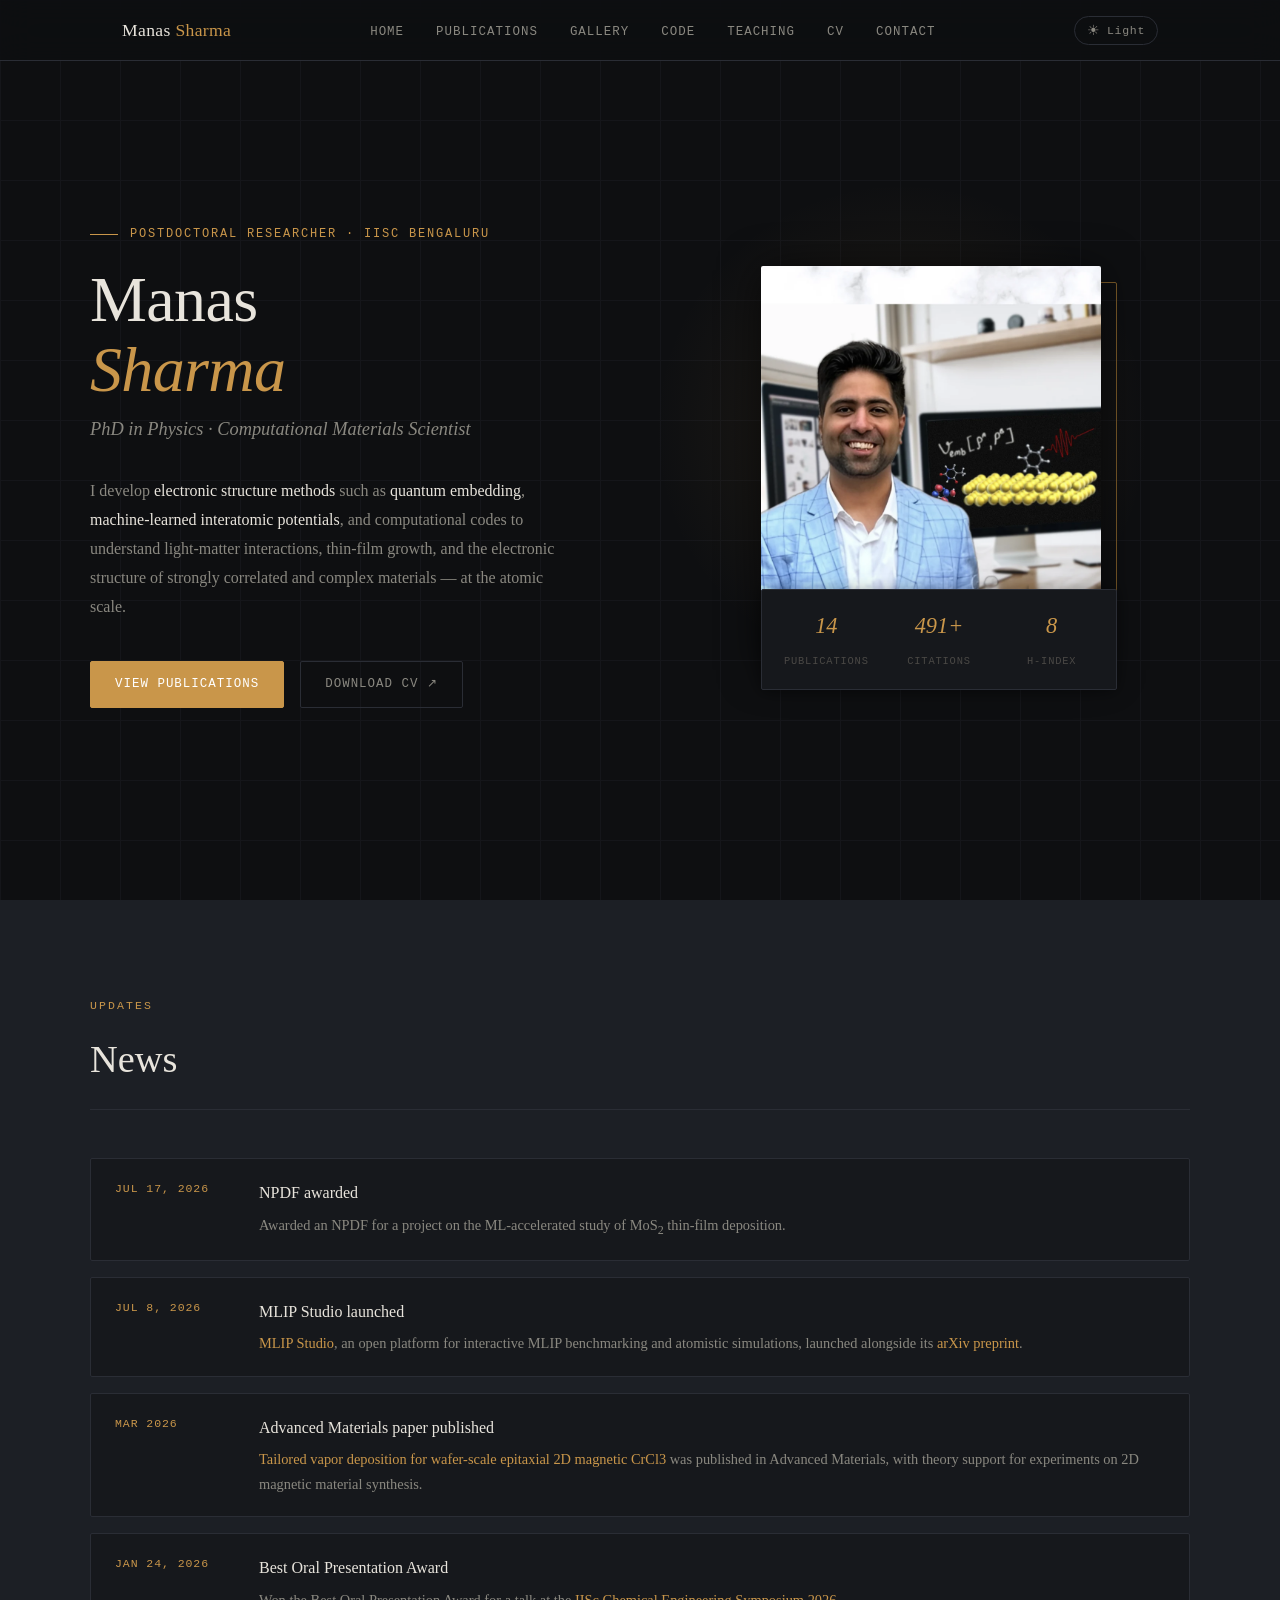
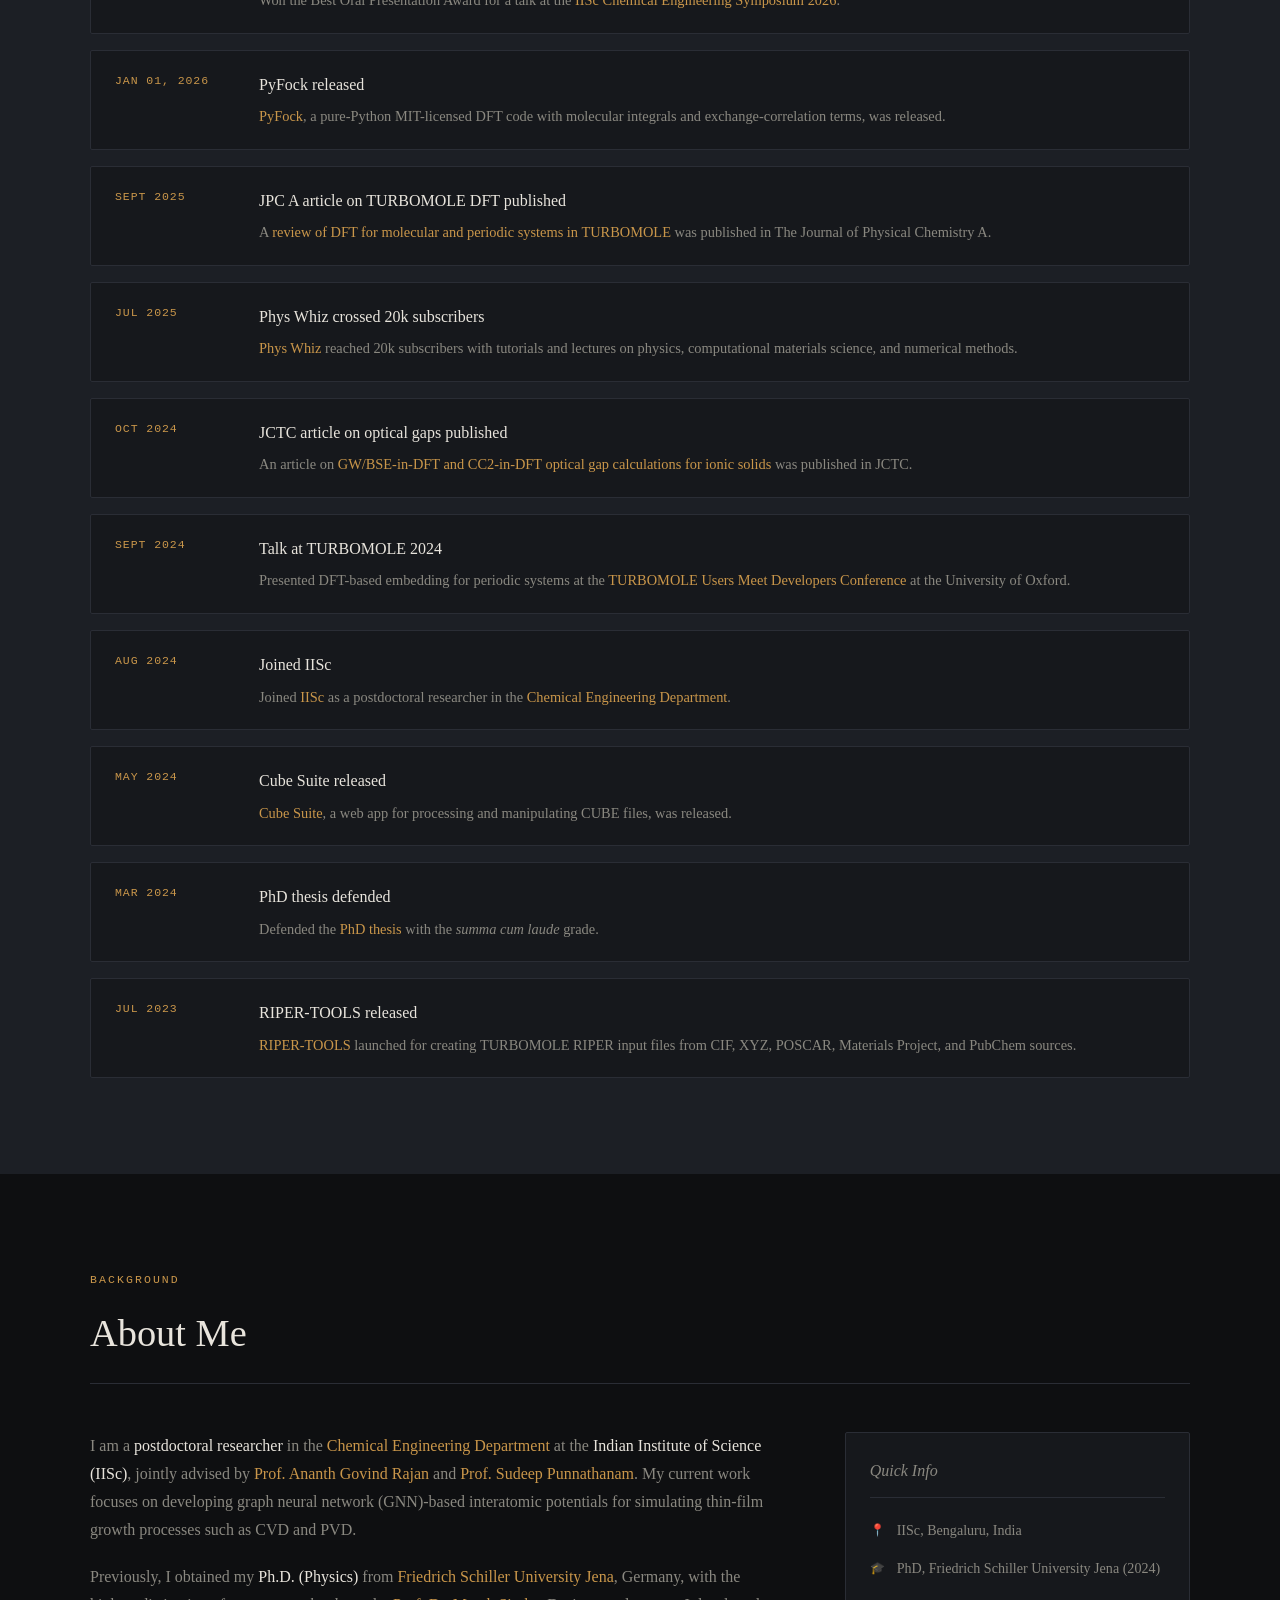
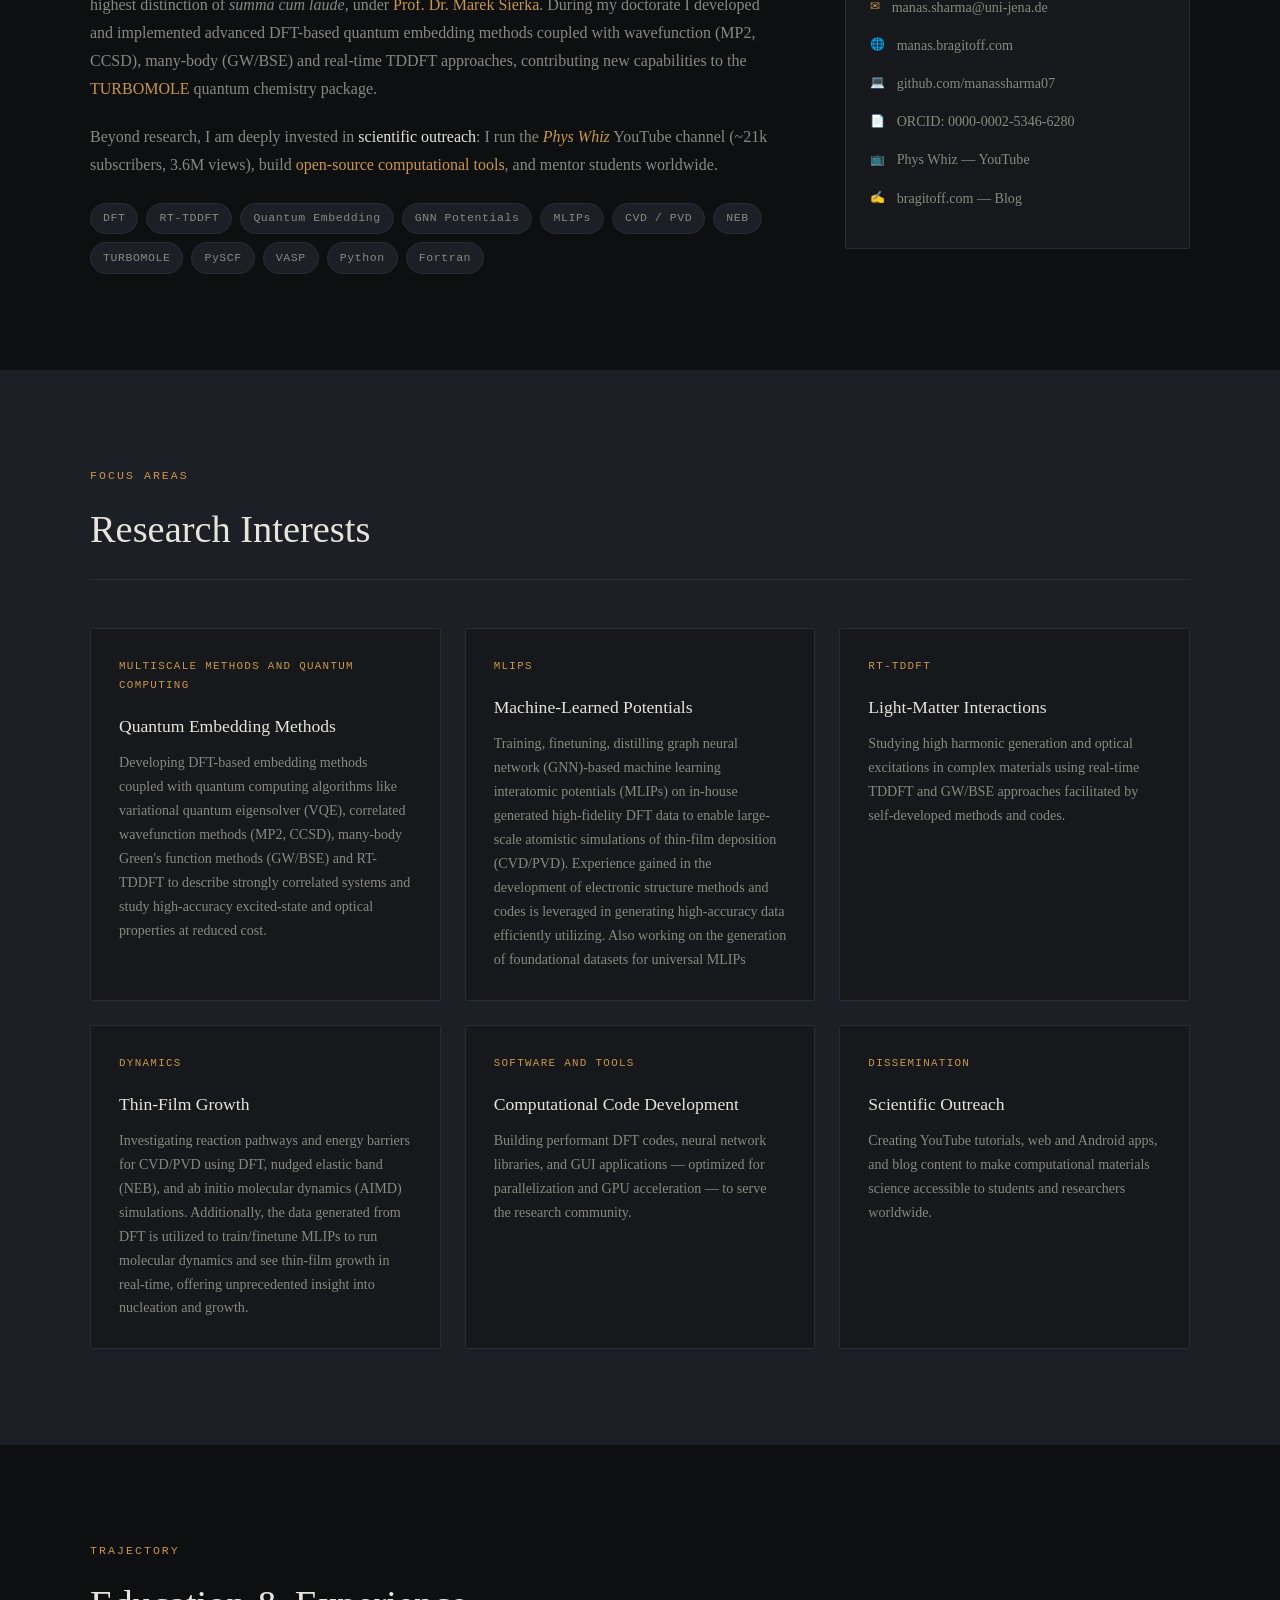
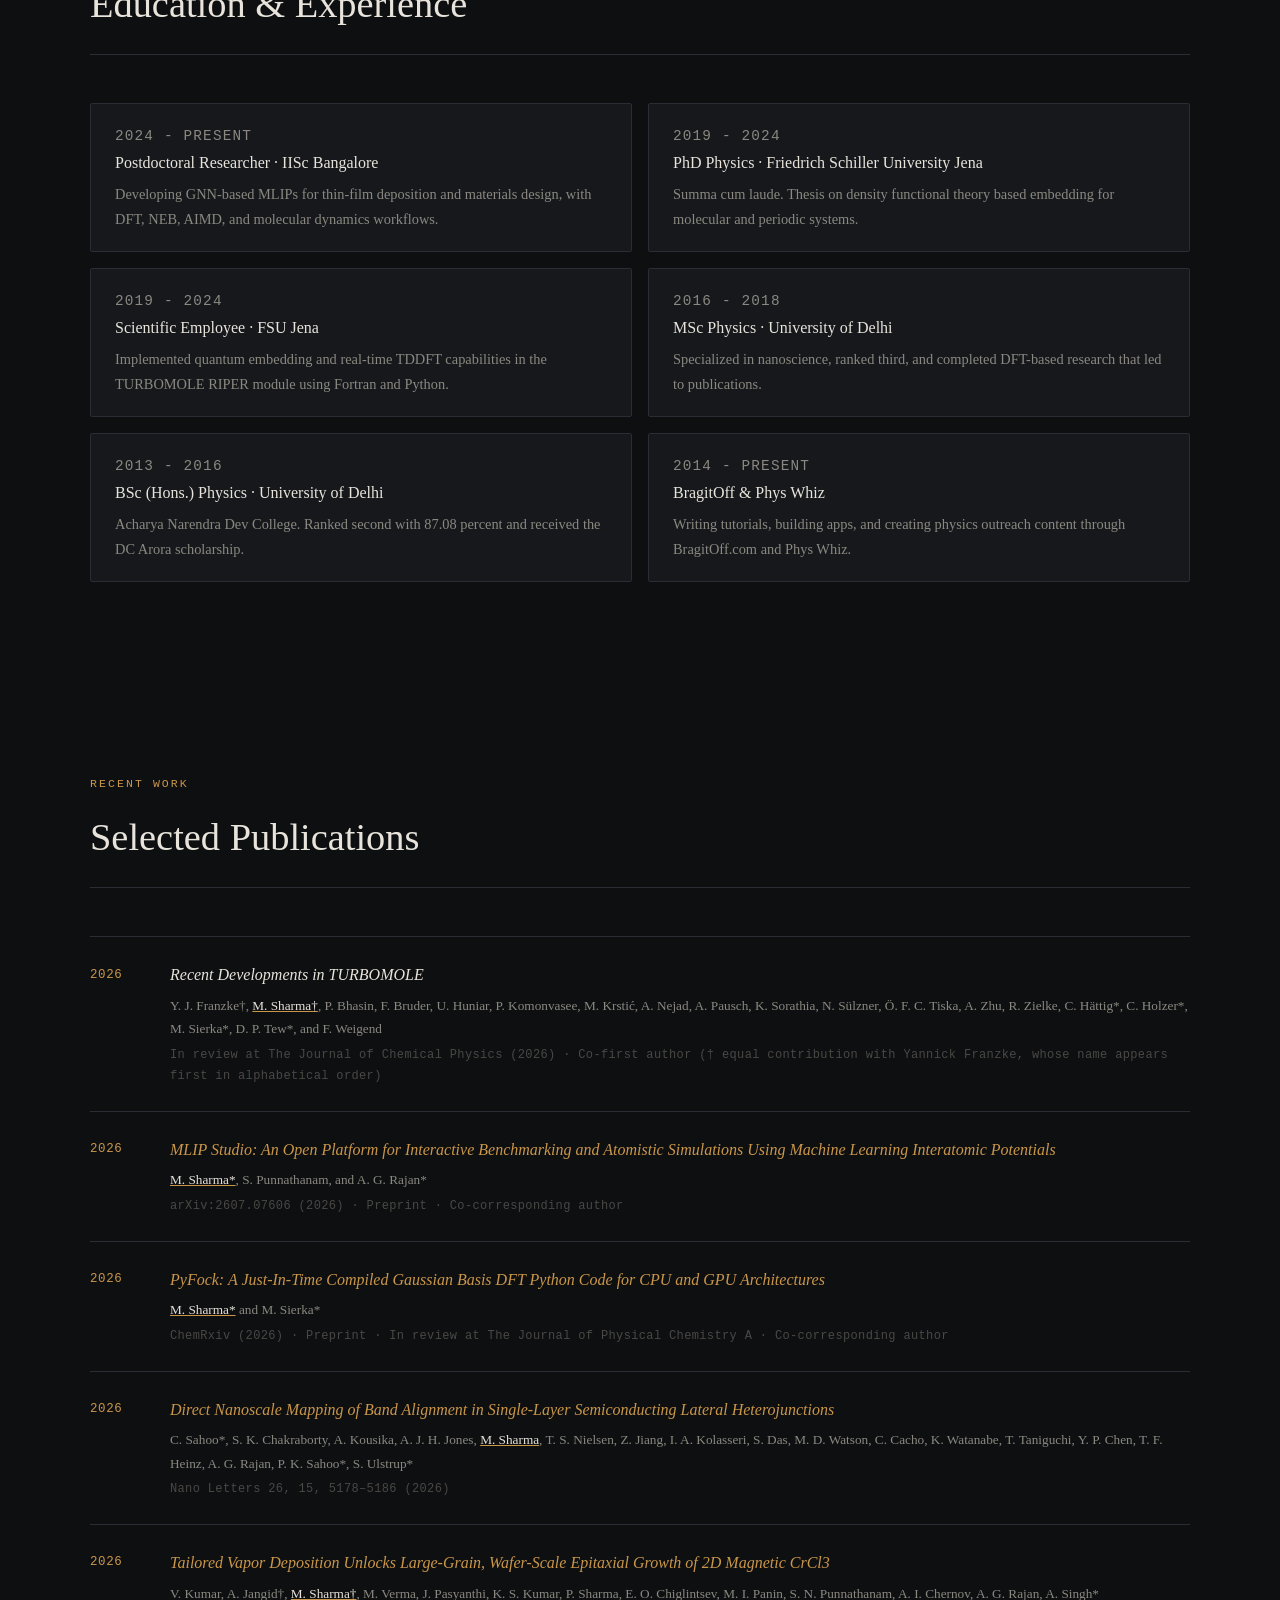
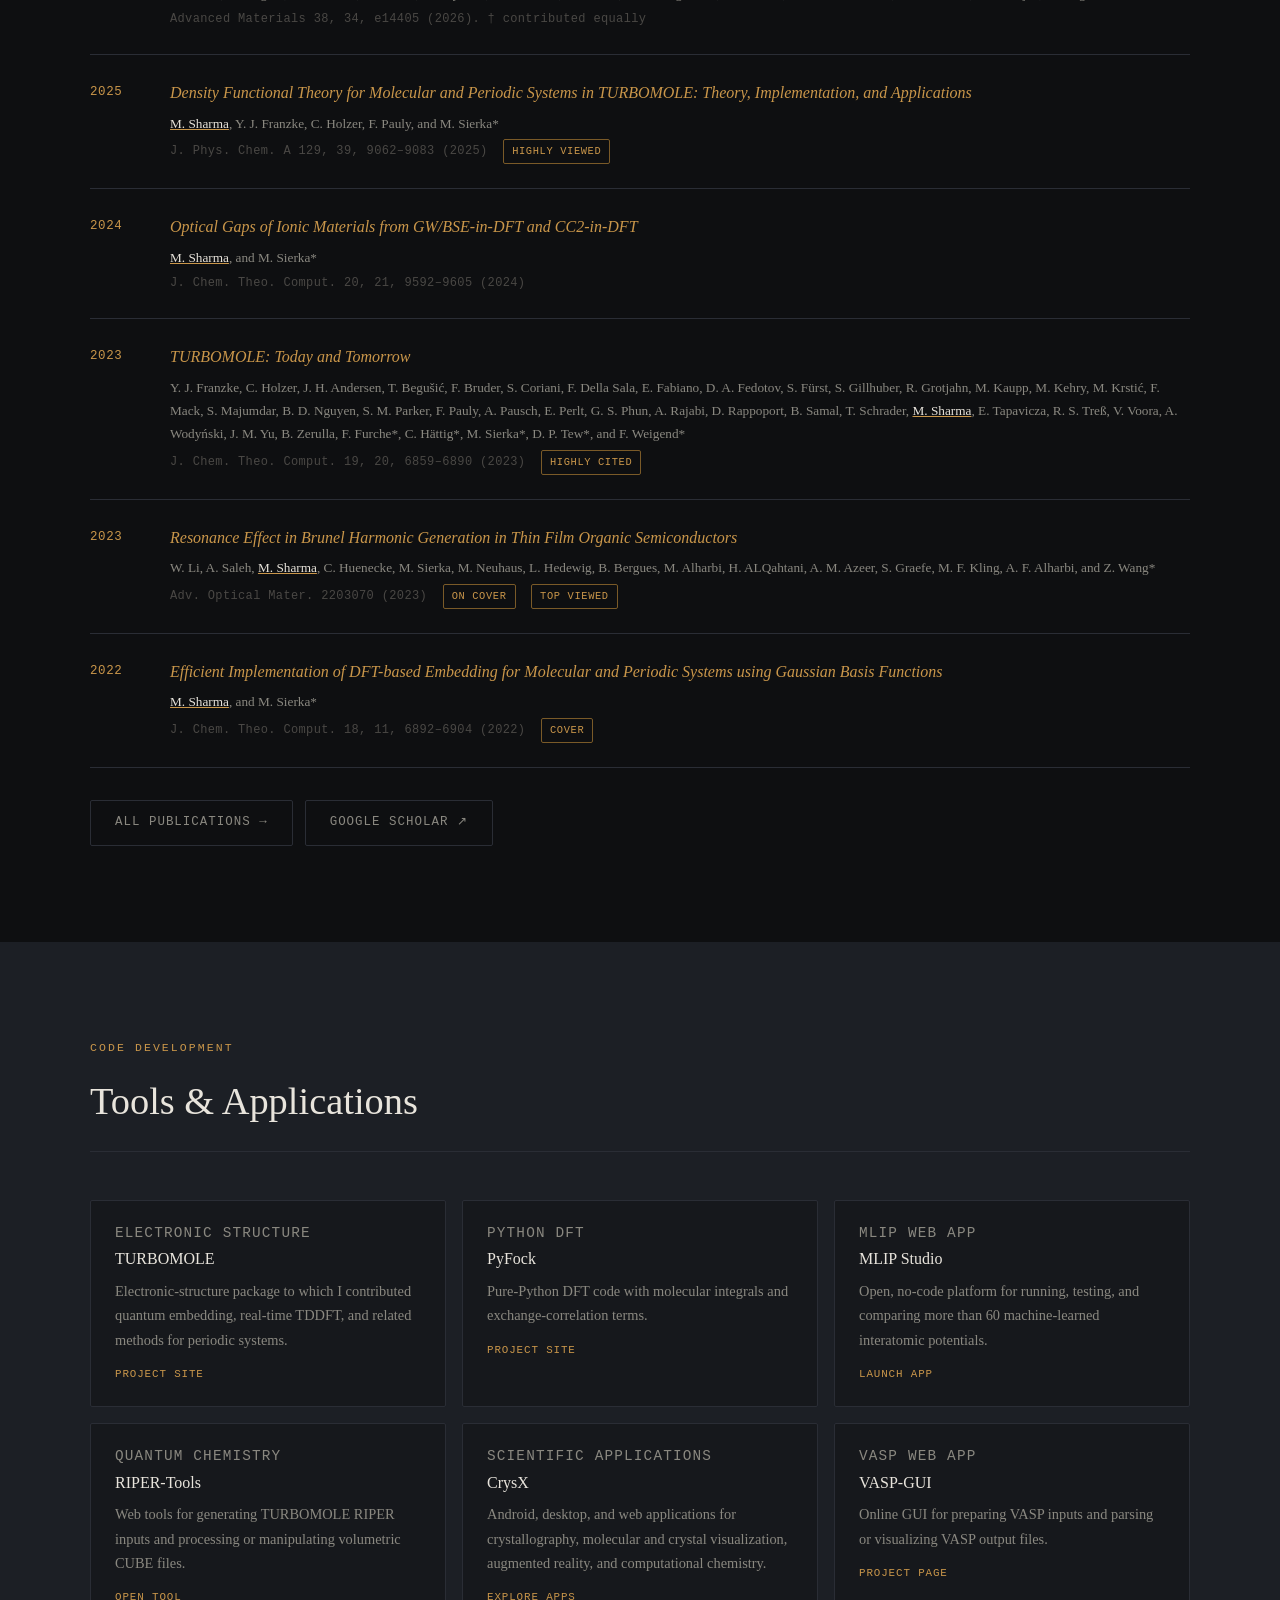
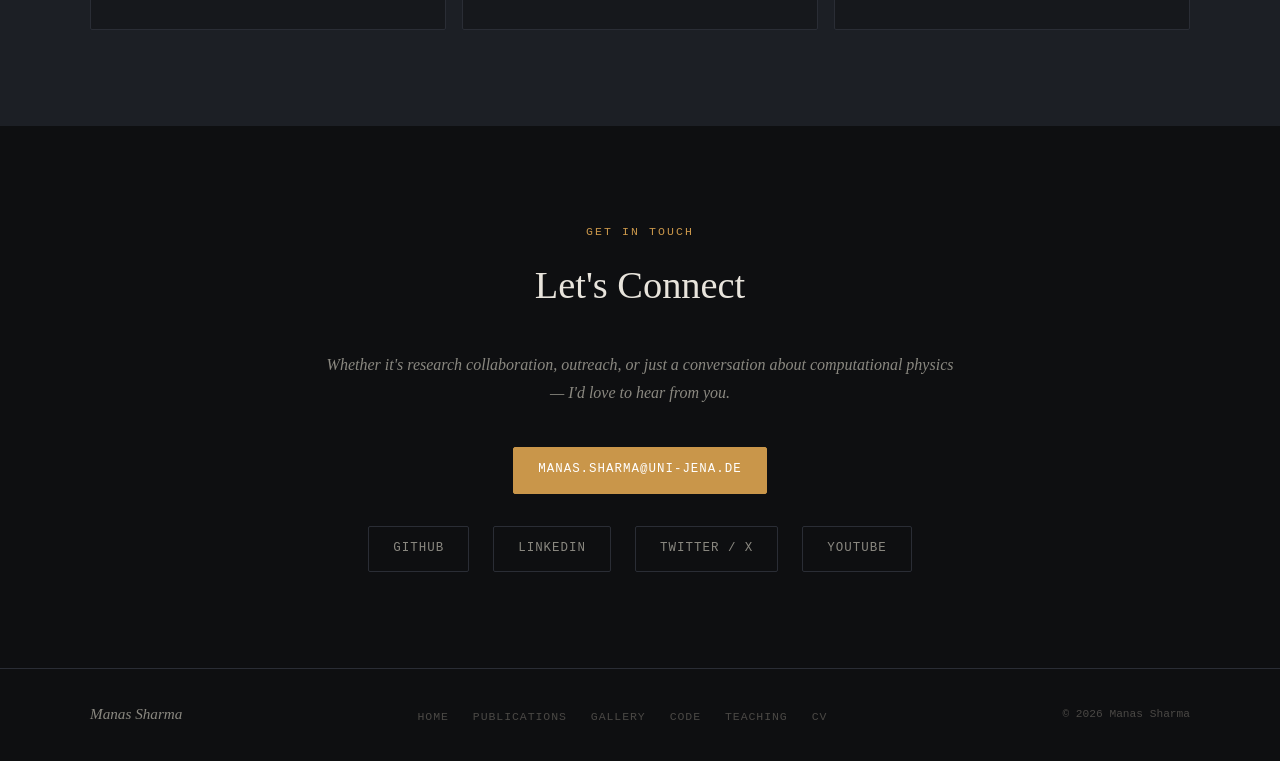
==== HTML_Website/index.html @ 45933590 "updated html website to have a gallery apge" ====
<!DOCTYPE html>
<html lang="en" data-theme="dark">
<head>
  <meta charset="UTF-8" />
  <meta name="viewport" content="width=device-width, initial-scale=1.0" />
  <title>Manas Sharma — Physicist & Computational Scientist</title>
  <meta name="description" content="Manas Sharma is a computational materials scientist and postdoctoral researcher at IISc working on DFT, machine-learned interatomic potentials, quantum embedding, TURBOMOLE, PyFock, and CrysX tools." />
  <meta name="author" content="Manas Sharma" />
  <meta name="keywords" content="Manas Sharma, computational materials science, DFT, MLIP, TURBOMOLE, PyFock, CrysX, quantum chemistry, IISc" />
  <meta name="robots" content="index, follow" />
  <link rel="canonical" href="https://manas.bragitoff.com/" />
  <meta property="og:type" content="profile" />
  <meta property="og:title" content="Manas Sharma — Physicist & Computational Scientist" />
  <meta property="og:description" content="Computational materials scientist working on DFT, MLIPs, quantum embedding, and scientific software." />
  <meta property="og:url" content="https://manas.bragitoff.com/" />
  <meta property="og:image" content="https://manas.bragitoff.com/display%20picture%20for%20resume_new.webp" />
  <meta name="twitter:card" content="summary_large_image" />
  <style>
    /* ============================================================
       CSS CUSTOM PROPERTIES — Edit colors/fonts here
       ============================================================ */
    :root {
      --font-display: 'Palatino Linotype', 'Book Antiqua', Palatino, Georgia, serif;
      --font-body: 'Georgia', 'Times New Roman', Times, serif;
      --font-mono: 'Courier New', Courier, monospace;

      /* Dark theme (default) */
      --bg:          #0e0f11;
      --bg-card:     #16181c;
      --bg-subtle:   #1c1f25;
      --border:      #2a2d35;
      --text:        #e8e4dc;
      --text-muted:  #8a8880;
      --text-faint:  #4a4845;
      --accent:      #c9964a;   /* amber gold */
      --accent-dim:  #7a5a28;
      --accent-glow: rgba(201, 150, 74, 0.12);
      --nav-bg:      rgba(14, 15, 17, 0.85);
      --hero-grain:  url("data:image/svg+xml,%3Csvg xmlns='http://www.w3.org/2000/svg' width='300' height='300'%3E%3Cfilter id='n'%3E%3CfeTurbulence type='fractalNoise' baseFrequency='0.75' numOctaves='4' stitchTiles='stitch'/%3E%3C/filter%3E%3Crect width='300' height='300' filter='url(%23n)' opacity='0.04'/%3E%3C/svg%3E");
      --shadow:      0 4px 40px rgba(0,0,0,0.6);
      --shadow-sm:   0 2px 16px rgba(0,0,0,0.4);
    }

    [data-theme="light"] {
      --bg:          #f5f2ec;
      --bg-card:     #ffffff;
      --bg-subtle:   #ede9e1;
      --border:      #d5cfc4;
      --text:        #1a1714;
      --text-muted:  #6b6560;
      --text-faint:  #b5afa7;
      --accent:      #9a6820;
      --accent-dim:  #c89040;
      --accent-glow: rgba(154, 104, 32, 0.08);
      --nav-bg:      rgba(245, 242, 236, 0.88);
      --shadow:      0 4px 40px rgba(0,0,0,0.12);
      --shadow-sm:   0 2px 16px rgba(0,0,0,0.08);
    }

    /* ============================================================
       RESET & BASE
       ============================================================ */
    *, *::before, *::after { box-sizing: border-box; margin: 0; padding: 0; }

    html {
      scroll-behavior: smooth;
      font-size: 16px;
    }

    body {
      background: var(--bg);
      color: var(--text);
      font-family: var(--font-body);
      line-height: 1.75;
      transition: background 0.4s ease, color 0.4s ease;
      overflow-x: hidden;
    }

    ::selection { background: var(--accent); color: #fff; }

    a {
      color: var(--accent);
      text-decoration: none;
      transition: opacity 0.2s;
    }
    a:hover { opacity: 0.75; text-decoration: underline; }

    /* ============================================================
       SCROLLBAR
       ============================================================ */
    ::-webkit-scrollbar { width: 6px; }
    ::-webkit-scrollbar-track { background: var(--bg); }
    ::-webkit-scrollbar-thumb { background: var(--accent-dim); border-radius: 3px; }

    /* ============================================================
       NAVIGATION
       ============================================================ */
    nav {
      position: fixed;
      top: 0; left: 0; right: 0;
      z-index: 100;
      background: var(--nav-bg);
      backdrop-filter: blur(16px);
      -webkit-backdrop-filter: blur(16px);
      border-bottom: 1px solid var(--border);
      transition: background 0.4s;
    }

    .nav-inner {
      max-width: 1100px;
      margin: 0 auto;
      padding: 0 2rem;
      display: flex;
      align-items: center;
      justify-content: space-between;
      height: 60px;
    }

    .nav-logo {
      font-family: var(--font-display);
      font-size: 1.1rem;
      letter-spacing: 0.02em;
      color: var(--text);
      font-weight: normal;
    }
    .nav-logo span { color: var(--accent); }

    .nav-links {
      display: flex;
      align-items: center;
      gap: 2rem;
      list-style: none;
    }

    .nav-links a {
      font-family: var(--font-mono);
      font-size: 0.78rem;
      letter-spacing: 0.08em;
      text-transform: uppercase;
      color: var(--text-muted);
      text-decoration: none;
      transition: color 0.2s;
    }
    .nav-links a:hover { color: var(--accent); text-decoration: none; }

    /* Dark/Light toggle */
    .theme-toggle {
      background: none;
      border: 1px solid var(--border);
      border-radius: 20px;
      padding: 5px 12px;
      cursor: pointer;
      font-family: var(--font-mono);
      font-size: 0.72rem;
      letter-spacing: 0.06em;
      color: var(--text-muted);
      transition: all 0.2s;
      display: flex;
      align-items: center;
      gap: 6px;
    }
    .theme-toggle:hover {
      border-color: var(--accent);
      color: var(--accent);
    }
    .theme-icon { font-size: 0.9rem; }

    /* ============================================================
       HERO SECTION
       ============================================================ */
    .hero {
      min-height: 100vh;
      display: flex;
      align-items: center;
      padding: 6rem 2rem 4rem;
      position: relative;
      overflow: hidden;
    }

    /* Subtle grid background */
    .hero::before {
      content: '';
      position: absolute;
      inset: 0;
      background-image:
        linear-gradient(var(--border) 1px, transparent 1px),
        linear-gradient(90deg, var(--border) 1px, transparent 1px);
      background-size: 60px 60px;
      opacity: 0.25;
      pointer-events: none;
    }

    /* Radial glow behind photo */
    .hero::after {
      content: '';
      position: absolute;
      top: 20%;
      right: 10%;
      width: 500px;
      height: 500px;
      background: radial-gradient(circle, var(--accent-glow) 0%, transparent 70%);
      pointer-events: none;
    }

    .hero-inner {
      max-width: 1100px;
      margin: 0 auto;
      width: 100%;
      display: grid;
      grid-template-columns: 1fr 1fr;
      gap: 4rem;
      align-items: center;
      position: relative;
      z-index: 1;
    }

    /* LEFT: Text */
    .hero-text { }

    .hero-tag {
      font-family: var(--font-mono);
      font-size: 0.75rem;
      letter-spacing: 0.15em;
      text-transform: uppercase;
      color: var(--accent);
      margin-bottom: 1.2rem;
      display: flex;
      align-items: center;
      gap: 0.75rem;
    }
    .hero-tag::before {
      content: '';
      display: inline-block;
      width: 28px;
      height: 1px;
      background: var(--accent);
    }

    .hero-name {
      font-family: var(--font-display);
      font-size: clamp(2.8rem, 5vw, 4.5rem);
      font-weight: normal;
      line-height: 1.1;
      color: var(--text);
      margin-bottom: 0.5rem;
      letter-spacing: -0.01em;
    }

    .hero-name em {
      font-style: italic;
      color: var(--accent);
    }

    .hero-title {
      font-family: var(--font-display);
      font-size: 1.15rem;
      font-style: italic;
      color: var(--text-muted);
      margin-bottom: 2rem;
    }

    .hero-desc {
      font-size: 1rem;
      color: var(--text-muted);
      line-height: 1.8;
      max-width: 480px;
      margin-bottom: 2.5rem;
    }

    .hero-desc strong { color: var(--text); font-weight: normal; }

    /* CTA Buttons */
    .hero-cta {
      display: flex;
      gap: 1rem;
      flex-wrap: wrap;
    }

    .btn {
      display: inline-flex;
      align-items: center;
      gap: 0.5rem;
      padding: 0.7rem 1.5rem;
      border-radius: 2px;
      font-family: var(--font-mono);
      font-size: 0.78rem;
      letter-spacing: 0.08em;
      text-transform: uppercase;
      text-decoration: none;
      transition: all 0.25s;
      cursor: pointer;
    }

    .btn-primary {
      background: var(--accent);
      color: #fff;
      border: 1px solid var(--accent);
    }
    .btn-primary:hover {
      background: transparent;
      color: var(--accent);
      text-decoration: none;
      opacity: 1;
    }

    .btn-outline {
      background: transparent;
      color: var(--text-muted);
      border: 1px solid var(--border);
    }
    .btn-outline:hover {
      border-color: var(--accent);
      color: var(--accent);
      text-decoration: none;
      opacity: 1;
    }

    /* RIGHT: Photo */
    .hero-photo-wrap {
      position: relative;
      display: flex;
      justify-content: center;
    }

    .hero-photo-frame {
      position: relative;
      width: 340px;
      height: 400px;
    }

    /* Decorative offset border */
    .hero-photo-frame::before {
      content: '';
      position: absolute;
      top: 16px;
      left: 16px;
      right: -16px;
      bottom: -16px;
      border: 1px solid var(--accent-dim);
      border-radius: 2px;
      z-index: 0;
    }

    .hero-photo {
      position: relative;
      z-index: 1;
      width: 100%;
      height: 100%;
      object-fit: cover;
      border-radius: 2px;
      filter: grayscale(15%);
      box-shadow: var(--shadow);
      display: block;
    }

    /* Placeholder if no photo */
    .hero-photo-placeholder {
      position: relative;
      z-index: 1;
      width: 100%;
      height: 100%;
      background: var(--bg-card);
      border: 1px solid var(--border);
      border-radius: 2px;
      display: flex;
      flex-direction: column;
      align-items: center;
      justify-content: center;
      gap: 0.75rem;
      color: var(--text-faint);
      font-family: var(--font-mono);
      font-size: 0.75rem;
      letter-spacing: 0.05em;
    }

    .hero-photo-placeholder svg {
      opacity: 0.3;
    }

    /* Stats strip */
    .hero-stats {
      position: absolute;
      bottom: -1.5rem;
      left: 0;
      right: -16px;
      background: var(--bg-card);
      border: 1px solid var(--border);
      border-radius: 2px;
      padding: 1rem 1.25rem;
      display: flex;
      gap: 1.5rem;
      z-index: 2;
      box-shadow: var(--shadow-sm);
    }

    .stat { text-align: center; flex: 1; }
    .stat-val {
      font-family: var(--font-display);
      font-size: 1.4rem;
      font-style: italic;
      color: var(--accent);
      display: block;
    }
    .stat-label {
      font-family: var(--font-mono);
      font-size: 0.65rem;
      letter-spacing: 0.08em;
      text-transform: uppercase;
      color: var(--text-faint);
    }

    /* ============================================================
       SECTION COMMON
       ============================================================ */
    section {
      padding: 6rem 2rem;
    }

    .section-inner {
      max-width: 1100px;
      margin: 0 auto;
    }

    .section-label {
      font-family: var(--font-mono);
      font-size: 0.72rem;
      letter-spacing: 0.18em;
      text-transform: uppercase;
      color: var(--accent);
      margin-bottom: 0.6rem;
    }

    .section-title {
      font-family: var(--font-display);
      font-size: clamp(1.8rem, 3vw, 2.5rem);
      font-weight: normal;
      color: var(--text);
      margin-bottom: 3rem;
      padding-bottom: 1rem;
      border-bottom: 1px solid var(--border);
    }

    /* ============================================================
       ABOUT SECTION
       ============================================================ */
    .about-grid {
      display: grid;
      grid-template-columns: 2fr 1fr;
      gap: 4rem;
      align-items: start;
    }

    .about-text p {
      color: var(--text-muted);
      margin-bottom: 1.2rem;
      font-size: 1rem;
    }

    .about-text p strong {
      color: var(--text);
      font-weight: normal;
    }

    .about-keywords {
      display: flex;
      flex-wrap: wrap;
      gap: 0.5rem;
      margin-top: 1.5rem;
    }

    .keyword {
      font-family: var(--font-mono);
      font-size: 0.72rem;
      letter-spacing: 0.05em;
      padding: 0.3rem 0.75rem;
      border: 1px solid var(--border);
      border-radius: 20px;
      color: var(--text-muted);
      background: var(--bg-subtle);
      transition: all 0.2s;
    }
    .keyword:hover {
      border-color: var(--accent);
      color: var(--accent);
    }

    /* Side info card */
    .about-card {
      background: var(--bg-card);
      border: 1px solid var(--border);
      border-radius: 2px;
      padding: 1.5rem;
    }

    .about-card h3 {
      font-family: var(--font-display);
      font-size: 1rem;
      font-weight: normal;
      font-style: italic;
      color: var(--text-muted);
      margin-bottom: 1.25rem;
      padding-bottom: 0.75rem;
      border-bottom: 1px solid var(--border);
    }

    .info-list { list-style: none; }
    .info-list li {
      display: flex;
      gap: 0.75rem;
      margin-bottom: 0.85rem;
      font-size: 0.88rem;
      color: var(--text-muted);
      align-items: flex-start;
    }
    .info-list .info-icon {
      color: var(--accent);
      font-family: var(--font-mono);
      font-size: 0.75rem;
      margin-top: 0.15rem;
      flex-shrink: 0;
    }
    .info-list a { color: var(--text-muted); }
    .info-list a:hover { color: var(--accent); }

    /* ============================================================
       RESEARCH INTERESTS SECTION
       ============================================================ */
    #research { background: var(--bg-subtle); }

    .research-grid {
      display: grid;
      grid-template-columns: repeat(3, 1fr);
      gap: 1.5rem;
    }

    .research-card {
      background: var(--bg-card);
      border: 1px solid var(--border);
      border-radius: 2px;
      padding: 1.75rem;
      transition: border-color 0.25s, transform 0.25s;
      position: relative;
      overflow: hidden;
    }
    .research-card::before {
      content: '';
      position: absolute;
      top: 0; left: 0;
      width: 3px;
      height: 0;
      background: var(--accent);
      transition: height 0.3s ease;
    }
    .research-card:hover::before { height: 100%; }
    .research-card:hover {
      border-color: var(--accent-dim);
      transform: translateY(-3px);
    }

    .research-icon {
      font-family: var(--font-mono);
      font-size: 0.68rem;
      letter-spacing: 0.12em;
      text-transform: uppercase;
      color: var(--accent);
      margin-bottom: 1rem;
      display: block;
    }

    .research-card h3 {
      font-family: var(--font-display);
      font-size: 1.1rem;
      font-weight: normal;
      color: var(--text);
      margin-bottom: 0.6rem;
    }

    .research-card p {
      font-size: 0.88rem;
      color: var(--text-muted);
      line-height: 1.7;
    }

    /* ============================================================
       SELECTED PUBLICATIONS
       ============================================================ */
    .pub-list { list-style: none; }

    .pub-item {
      padding: 1.5rem 0;
      border-bottom: 1px solid var(--border);
      display: grid;
      grid-template-columns: auto 1fr;
      gap: 1.5rem;
      align-items: start;
      transition: background 0.2s;
    }
    .pub-item:first-child { border-top: 1px solid var(--border); }

    .pub-year {
      font-family: var(--font-mono);
      font-size: 0.78rem;
      color: var(--accent);
      letter-spacing: 0.05em;
      padding-top: 0.2rem;
      min-width: 3.5rem;
    }

    .pub-content {}
    .pub-title {
      font-family: var(--font-display);
      font-size: 1rem;
      font-style: italic;
      color: var(--text);
      margin-bottom: 0.3rem;
    }
    .pub-authors {
      font-size: 0.83rem;
      color: var(--text-muted);
      margin-bottom: 0.25rem;
    }
    .pub-authors strong { color: var(--text); font-weight: normal; text-decoration: underline; text-decoration-color: var(--accent); }

    .pub-journal {
      font-family: var(--font-mono);
      font-size: 0.75rem;
      color: var(--text-faint);
      letter-spacing: 0.03em;
    }

    .pub-badge {
      display: inline-block;
      font-family: var(--font-mono);
      font-size: 0.65rem;
      letter-spacing: 0.06em;
      text-transform: uppercase;
      padding: 0.15rem 0.5rem;
      border: 1px solid var(--accent-dim);
      color: var(--accent);
      border-radius: 2px;
      margin-left: 0.5rem;
    }

    /* ============================================================
       NEWS / TIMELINE / CODE ADDITIONS
       ============================================================ */
    .news-list, .timeline-list, .code-grid {
      display: grid;
      gap: 1rem;
    }

    .news-item, .timeline-item, .code-card {
      background: var(--bg-card);
      border: 1px solid var(--border);
      border-radius: 2px;
      padding: 1.25rem 1.5rem;
      transition: border-color 0.25s, transform 0.25s;
    }
    .news-item:hover, .timeline-item:hover, .code-card:hover {
      border-color: var(--accent-dim);
      transform: translateY(-2px);
    }

    .news-item {
      display: grid;
      grid-template-columns: 8rem 1fr;
      gap: 1rem;
      align-items: start;
    }

    .news-date, .timeline-date, .code-kind {
      font-family: var(--font-mono);
      font-size: 0.72rem;
      letter-spacing: 0.08em;
      text-transform: uppercase;
      color: var(--accent);
    }

    .news-item h3, .timeline-item h3, .code-card h3 {
      font-family: var(--font-display);
      font-size: 1rem;
      font-weight: normal;
      color: var(--text);
      margin-bottom: 0.35rem;
    }

    .news-item p, .timeline-item p, .code-card p {
      color: var(--text-muted);
      font-size: 0.9rem;
      line-height: 1.7;
    }

    .timeline-list {
      grid-template-columns: repeat(2, 1fr);
    }

    .code-grid {
      grid-template-columns: repeat(3, 1fr);
    }

    .mini-link {
      display: inline-block;
      margin-top: 0.8rem;
      font-family: var(--font-mono);
      font-size: 0.68rem;
      letter-spacing: 0.08em;
      text-transform: uppercase;
    }

    /* ============================================================
       FOOTER (minimal)
       ============================================================ */
    footer {
      border-top: 1px solid var(--border);
      padding: 2rem;
      text-align: center;
    }

    .footer-inner {
      max-width: 1100px;
      margin: 0 auto;
      display: flex;
      justify-content: space-between;
      align-items: center;
      flex-wrap: wrap;
      gap: 1rem;
    }

    .footer-name {
      font-family: var(--font-display);
      font-style: italic;
      color: var(--text-muted);
      font-size: 0.95rem;
    }

    .footer-links {
      display: flex;
      gap: 1.5rem;
      list-style: none;
    }
    .footer-links a {
      font-family: var(--font-mono);
      font-size: 0.72rem;
      letter-spacing: 0.08em;
      text-transform: uppercase;
      color: var(--text-faint);
      text-decoration: none;
    }
    .footer-links a:hover { color: var(--accent); text-decoration: none; }

    /* ============================================================
       ANIMATIONS
       ============================================================ */
    @keyframes fadeUp {
      from { opacity: 0; transform: translateY(28px); }
      to   { opacity: 1; transform: translateY(0); }
    }

    .anim { opacity: 0; }
    .anim.visible {
      animation: fadeUp 0.7s cubic-bezier(0.22, 1, 0.36, 1) forwards;
    }
    .anim-d1 { animation-delay: 0.05s; }
    .anim-d2 { animation-delay: 0.15s; }
    .anim-d3 { animation-delay: 0.25s; }
    .anim-d4 { animation-delay: 0.35s; }
    .anim-d5 { animation-delay: 0.45s; }

    /* Hero loads immediately */
    .hero-text .hero-tag   { animation: fadeUp 0.7s 0.1s cubic-bezier(0.22,1,0.36,1) both; }
    .hero-text .hero-name  { animation: fadeUp 0.7s 0.2s cubic-bezier(0.22,1,0.36,1) both; }
    .hero-text .hero-title { animation: fadeUp 0.7s 0.3s cubic-bezier(0.22,1,0.36,1) both; }
    .hero-text .hero-desc  { animation: fadeUp 0.7s 0.4s cubic-bezier(0.22,1,0.36,1) both; }
    .hero-text .hero-cta   { animation: fadeUp 0.7s 0.5s cubic-bezier(0.22,1,0.36,1) both; }
    .hero-photo-wrap       { animation: fadeUp 0.9s 0.35s cubic-bezier(0.22,1,0.36,1) both; }

    /* ============================================================
       RESPONSIVE
       ============================================================ */
    @media (max-width: 900px) {
      .hero-inner {
        grid-template-columns: 1fr;
        text-align: center;
      }
      .hero-photo-wrap { order: -1; }
      .hero-photo-frame { width: 260px; height: 310px; }
      .hero-stats { right: 0; }
      .hero-tag { justify-content: center; }
      .hero-desc { max-width: 100%; }
      .hero-cta { justify-content: center; }
      .about-grid { grid-template-columns: 1fr; }
      .research-grid { grid-template-columns: 1fr 1fr; }
      .timeline-list, .code-grid { grid-template-columns: 1fr; }
      .nav-links { display: none; }
    }

    @media (max-width: 600px) {
      .research-grid { grid-template-columns: 1fr; }
      .news-item { grid-template-columns: 1fr; }
      .footer-inner { flex-direction: column; text-align: center; }
    }
  </style>
</head>
<body>

  <!-- ============================================================
       NAVIGATION
       ============================================================ -->
  <nav>
    <div class="nav-inner">
      <span class="nav-logo">Manas <span>Sharma</span></span>
      <ul class="nav-links">
        <li><a href="#home">Home</a></li>
        <li><a href="publications.html">Publications</a></li>
        <li><a href="gallery.html">Gallery</a></li>
        <li><a href="software.html">Code</a></li>
        <li><a href="teaching.html">Teaching</a></li>
        <li><a href="cv.html">CV</a></li>
        <li><a href="#contact">Contact</a></li>
      </ul>
      <button class="theme-toggle" onclick="toggleTheme()" aria-label="Toggle theme">
        <span class="theme-icon" id="theme-icon">☀</span>
        <span id="theme-label">Light</span>
      </button>
    </div>
  </nav>

  <!-- ============================================================
       HERO
       ============================================================ -->
  <section class="hero" id="home">
    <div class="hero-inner">

      <!-- LEFT: Text -->
      <div class="hero-text">
        <div class="hero-tag">Postdoctoral Researcher · IISc Bengaluru</div>
        <h1 class="hero-name">Manas<br><em>Sharma</em></h1>
        <p class="hero-title">PhD in Physics · Computational Materials Scientist</p>
        <p class="hero-desc">
          I develop <strong>electronic structure methods</strong> such as <strong>quantum embedding</strong>, <strong>machine-learned interatomic potentials</strong>,
          and computational codes to understand light-matter interactions,
          thin-film growth,
          and the electronic structure of strongly correlated and complex materials — at the atomic scale.
        </p>
        <div class="hero-cta">
          <a href="publications.html" class="btn btn-primary">View Publications</a>
          <a href="Manas_Sharma_CV.pdf" class="btn btn-outline" target="_blank">Download CV ↗</a>
        </div>
      </div>

      <!-- RIGHT: Photo -->
      <div class="hero-photo-wrap">
        <div class="hero-photo-frame">
          <img
            src="display picture for resume_new.webp"
            alt="Manas Sharma"
            class="hero-photo"
            onerror="this.style.display='none'; document.getElementById('photo-placeholder').style.display='flex';"
          />
          <div id="photo-placeholder" class="hero-photo-placeholder" style="display:none;">
            <svg width="48" height="48" viewBox="0 0 24 24" fill="none" stroke="currentColor" stroke-width="1">
              <circle cx="12" cy="8" r="4"/><path d="M4 20c0-4 3.6-7 8-7s8 3 8 7"/>
            </svg>
            <span>Manas Sharma</span>
          </div>

          <!-- Quick stats -->
          <div class="hero-stats">
            <div class="stat">
              <span class="stat-val">14</span>
              <span class="stat-label">Publications</span>
            </div>
            <div class="stat">
              <span class="stat-val" data-scholar-metric="citations">491+</span>
              <span class="stat-label">Citations</span>
            </div>
            <div class="stat">
              <span class="stat-val" data-scholar-metric="h_index">8</span>
              <span class="stat-label">h-index</span>
            </div>
          </div>
        </div>
      </div>

    </div>
  </section>

  <!-- ============================================================
       NEWS
       ============================================================ -->
  <section id="news" style="background: var(--bg-subtle);">
    <div class="section-inner">
      <p class="section-label">Updates</p>
      <h2 class="section-title">News</h2>

      <div class="news-list">
        <article class="news-item anim anim-d1">
          <span class="news-date">Jul 17, 2026</span>
          <div>
            <h3>NPDF awarded</h3>
            <p>Awarded an NPDF for a project on the ML-accelerated study of MoS<sub>2</sub> thin-film deposition.</p>
          </div>
        </article>
        <article class="news-item anim anim-d1">
          <span class="news-date">Jul 8, 2026</span>
          <div>
            <h3>MLIP Studio launched</h3>
            <p><a href="https://mlipstudio.iisc.ac.in" target="_blank" rel="noopener noreferrer">MLIP Studio</a>, an open platform for interactive MLIP benchmarking and atomistic simulations, launched alongside its <a href="https://arxiv.org/abs/2607.07606" target="_blank" rel="noopener noreferrer">arXiv preprint</a>.</p>
          </div>
        </article>
        <article class="news-item anim anim-d1">
          <span class="news-date">Mar 2026</span>
          <div>
            <h3>Advanced Materials paper published</h3>
            <p><a href="https://doi.org/10.1002/adma.202514405" target="_blank" rel="noopener noreferrer">Tailored vapor deposition for wafer-scale epitaxial 2D magnetic CrCl3</a> was published in Advanced Materials, with theory support for experiments on 2D magnetic material synthesis.</p>
          </div>
        </article>
        <article class="news-item anim anim-d2">
          <span class="news-date">Jan 24, 2026</span>
          <div>
            <h3>Best Oral Presentation Award</h3>
            <p>Won the Best Oral Presentation Award for a talk at the <a href="https://chemeng.iisc.ac.in/symposium/" target="_blank" rel="noopener noreferrer">IISc Chemical Engineering Symposium 2026</a>.</p>
          </div>
        </article>
        <article class="news-item anim anim-d3">
          <span class="news-date">Jan 01, 2026</span>
          <div>
            <h3>PyFock released</h3>
            <p><a href="https://pyfock.bragitoff.com" target="_blank" rel="noopener noreferrer">PyFock</a>, a pure-Python MIT-licensed DFT code with molecular integrals and exchange-correlation terms, was released.</p>
          </div>
        </article>
        <article class="news-item anim anim-d4">
          <span class="news-date">Sept 2025</span>
          <div>
            <h3>JPC A article on TURBOMOLE DFT published</h3>
            <p>A <a href="https://pubs.acs.org/doi/10.1021/acs.jpca.5c02937" target="_blank" rel="noopener noreferrer">review of DFT for molecular and periodic systems in TURBOMOLE</a> was published in The Journal of Physical Chemistry A.</p>
          </div>
        </article>
        <article class="news-item anim anim-d5">
          <span class="news-date">Jul 2025</span>
          <div>
            <h3>Phys Whiz crossed 20k subscribers</h3>
            <p><a href="https://youtube.com/@PhysWhiz" target="_blank" rel="noopener noreferrer">Phys Whiz</a> reached 20k subscribers with tutorials and lectures on physics, computational materials science, and numerical methods.</p>
          </div>
        </article>
        <article class="news-item anim anim-d2">
          <span class="news-date">Oct 2024</span>
          <div>
            <h3>JCTC article on optical gaps published</h3>
            <p>An article on <a href="https://pubs.acs.org/doi/10.1021/acs.jctc.4c00819" target="_blank" rel="noopener noreferrer">GW/BSE-in-DFT and CC2-in-DFT optical gap calculations for ionic solids</a> was published in JCTC.</p>
          </div>
        </article>
        <article class="news-item anim anim-d3">
          <span class="news-date">Sept 2024</span>
          <div>
            <h3>Talk at TURBOMOLE 2024</h3>
            <p>Presented DFT-based embedding for periodic systems at the <a href="https://www.meeting2024.turbomole.org/" target="_blank" rel="noopener noreferrer">TURBOMOLE Users Meet Developers Conference</a> at the University of Oxford.</p>
          </div>
        </article>
        <article class="news-item anim anim-d4">
          <span class="news-date">Aug 2024</span>
          <div>
            <h3>Joined IISc</h3>
            <p>Joined <a href="https://iisc.ac.in/" target="_blank" rel="noopener noreferrer">IISc</a> as a postdoctoral researcher in the <a href="https://chemeng.iisc.ac.in/" target="_blank" rel="noopener noreferrer">Chemical Engineering Department</a>.</p>
          </div>
        </article>
        <article class="news-item anim anim-d5">
          <span class="news-date">May 2024</span>
          <div>
            <h3>Cube Suite released</h3>
            <p><a href="https://cubesuite.streamlit.app" target="_blank" rel="noopener noreferrer">Cube Suite</a>, a web app for processing and manipulating CUBE files, was released.</p>
          </div>
        </article>
        <article class="news-item anim anim-d1">
          <span class="news-date">Mar 2024</span>
          <div>
            <h3>PhD thesis defended</h3>
            <p>Defended the <a href="https://www.db-thueringen.de/receive/dbt_mods_00059873" target="_blank" rel="noopener noreferrer">PhD thesis</a> with the <em>summa cum laude</em> grade.</p>
          </div>
        </article>
        <article class="news-item anim anim-d2">
          <span class="news-date">Jul 2023</span>
          <div>
            <h3>RIPER-TOOLS released</h3>
            <p><a href="https://ripertools.turbomole.org" target="_blank" rel="noopener noreferrer">RIPER-TOOLS</a> launched for creating TURBOMOLE RIPER input files from CIF, XYZ, POSCAR, Materials Project, and PubChem sources.</p>
          </div>
        </article>
      </div>
    </div>
  </section>

  <!-- ============================================================
       ABOUT
       ============================================================ -->
  <section id="about">
    <div class="section-inner">
      <p class="section-label">Background</p>
      <h2 class="section-title">About Me</h2>

      <div class="about-grid">
        <div class="about-text">
          <p class="anim anim-d1">
            I am a <strong>postdoctoral researcher</strong> in the
            <a href="https://chemeng.iisc.ac.in/" target="_blank" rel="noopener noreferrer">Chemical Engineering Department</a> at the
            <a href="https://iisc.ac.in/" target="_blank" rel="noopener noreferrer"><strong>Indian Institute of Science (IISc)</strong></a>, jointly advised by
            <a href="https://agrgroup.org/" target="_blank" rel="noopener noreferrer">Prof. Ananth Govind Rajan</a> and
            <a href="https://chemeng.iisc.ac.in/sudeep/" target="_blank" rel="noopener noreferrer">Prof. Sudeep Punnathanam</a>.
            My current work focuses on developing graph neural network (GNN)-based interatomic potentials
            for simulating thin-film growth processes such as CVD and PVD.
          </p>
          <p class="anim anim-d2">
            Previously, I obtained my <a href="https://www.db-thueringen.de/receive/dbt_mods_00059873" target="_blank" rel="noopener noreferrer"><strong>Ph.D. (Physics)</strong></a> from
            <a href="https://www.uni-jena.de/" target="_blank" rel="noopener noreferrer">Friedrich Schiller University Jena</a>, Germany,
            with the highest distinction of <em>summa cum laude</em>, under
            <a href="https://www.cmsg.uni-jena.de/" target="_blank" rel="noopener noreferrer">Prof. Dr. Marek Sierka</a>.
            During my doctorate I developed and implemented advanced DFT-based quantum embedding methods
            coupled with wavefunction (MP2, CCSD), many-body (GW/BSE) and real-time TDDFT approaches,
            contributing new capabilities to the <a href="https://www.turbomole.org/" target="_blank" rel="noopener noreferrer">TURBOMOLE</a> quantum chemistry package.
          </p>
          <p class="anim anim-d3">
            Beyond research, I am deeply invested in <strong>scientific outreach</strong>:
            I run the <a href="https://www.youtube.com/@PhysWhiz" target="_blank" rel="noopener noreferrer"><em>Phys Whiz</em></a> YouTube channel (~21k subscribers, 3.6M views),
            build <a href="software.html">open-source computational tools</a>, and mentor students worldwide.
          </p>

          <!-- Keywords / Tags -->
          <div class="about-keywords anim anim-d4">
            <span class="keyword">DFT</span>
            <span class="keyword">RT-TDDFT</span>
            <span class="keyword">Quantum Embedding</span>
            <span class="keyword">GNN Potentials</span>
            <span class="keyword">MLIPs</span>
            <span class="keyword">CVD / PVD</span>
            <span class="keyword">NEB</span>
            <span class="keyword">TURBOMOLE</span>
            <span class="keyword">PySCF</span>
            <span class="keyword">VASP</span>
            <span class="keyword">Python</span>
            <span class="keyword">Fortran</span>
          </div>
        </div>

        <!-- Side card -->
        <div class="about-card anim anim-d2">
          <h3>Quick Info</h3>
          <ul class="info-list">
            <li>
              <span class="info-icon">📍</span>
              <span><a href="https://iisc.ac.in/" target="_blank" rel="noopener noreferrer">IISc</a>, Bengaluru, India</span>
            </li>
            <li>
              <span class="info-icon">🎓</span>
              <span>PhD, <a href="https://www.uni-jena.de/" target="_blank" rel="noopener noreferrer">Friedrich Schiller University Jena</a> (2024)</span>
            </li>
            <li>
              <span class="info-icon">✉</span>
              <span><a href="mailto:manas.sharma@uni-jena.de">manas.sharma@uni-jena.de</a></span>
            </li>
            <li>
              <span class="info-icon">🌐</span>
              <span><a href="https://manas.bragitoff.com" target="_blank" rel="noopener noreferrer">manas.bragitoff.com</a></span>
            </li>
            <li>
              <span class="info-icon">💻</span>
              <span><a href="https://github.com/manassharma07" target="_blank" rel="noopener noreferrer">github.com/manassharma07</a></span>
            </li>
            <li>
              <span class="info-icon">📄</span>
              <span>ORCID: <a href="https://orcid.org/0000-0002-5346-6280" target="_blank" rel="noopener noreferrer">0000-0002-5346-6280</a></span>
            </li>
            <li>
              <span class="info-icon">📺</span>
              <span><a href="https://www.youtube.com/@PhysWhiz" target="_blank" rel="noopener noreferrer">Phys Whiz — YouTube</a></span>
            </li>
            <li>
              <span class="info-icon">✍</span>
              <span><a href="https://bragitoff.com" target="_blank" rel="noopener noreferrer">bragitoff.com</a> — Blog</span>
            </li>
          </ul>
        </div>
      </div>
    </div>
  </section>

  <!-- ============================================================
       RESEARCH INTERESTS
       ============================================================ -->
  <section id="research">
    <div class="section-inner">
      <p class="section-label">Focus Areas</p>
      <h2 class="section-title">Research Interests</h2>

      <div class="research-grid">
        <!--
          RESEARCH CARDS: Add, remove, or edit cards below.
          Each card has: label, title, description.
        -->
        <div class="research-card anim anim-d1">
          <span class="research-icon">Multiscale Methods and Quantum Computing</span>
          <h3>Quantum Embedding Methods</h3>
          <p>Developing DFT-based embedding methods coupled with quantum computing algorithms like variational quantum eigensolver (VQE), correlated wavefunction methods (MP2, CCSD), many-body Green's function methods (GW/BSE) and RT-TDDFT
          to describe strongly correlated systems and study high-accuracy excited-state and optical properties at reduced cost.</p>
        </div>

        <div class="research-card anim anim-d2">
          <span class="research-icon">MLIPs</span>
          <h3>Machine-Learned Potentials</h3>
          <p>Training, finetuning, distilling graph neural network (GNN)-based machine learning interatomic potentials (MLIPs) on in-house generated high-fidelity DFT data
          to enable large-scale atomistic simulations of thin-film deposition (CVD/PVD). Experience gained in the development of electronic structure methods and codes is leveraged in generating high-accuracy data efficiently utilizing.
          Also working on the generation of foundational datasets for universal MLIPs
          </p>
        </div>

        <div class="research-card anim anim-d3">
          <span class="research-icon">RT-TDDFT</span>
          <h3>Light-Matter Interactions</h3>
          <p>Studying high harmonic generation and optical excitations in complex materials using
          real-time TDDFT and GW/BSE approaches facilitated by self-developed methods and codes.</p>
        </div>

        <div class="research-card anim anim-d1">
          <span class="research-icon">Dynamics</span>
          <h3>Thin-Film Growth</h3>
          <p>Investigating reaction pathways and energy barriers for CVD/PVD using DFT, nudged elastic band
          (NEB), and ab initio molecular dynamics (AIMD) simulations. Additionally, the data generated from DFT is utilized to train/finetune MLIPs to run molecular dynamics and see thin-film growth in real-time, offering unprecedented insight into nucleation and growth.</p>
        </div>

        <div class="research-card anim anim-d2">
          <span class="research-icon">Software and Tools</span>
          <h3>Computational Code Development</h3>
          <p>Building performant DFT codes, neural network libraries, and GUI applications — optimized for
          parallelization and GPU acceleration — to serve the research community.</p>
        </div>

        <div class="research-card anim anim-d3">
          <span class="research-icon">Dissemination</span>
          <h3>Scientific Outreach</h3>
          <p>Creating YouTube tutorials, web and Android apps, and blog content to make computational
          materials science accessible to students and researchers worldwide.</p>
        </div>
      </div>
    </div>
  </section>

  <!-- ============================================================
       EDUCATION & EXPERIENCE
       ============================================================ -->
  <section id="education-experience">
    <div class="section-inner">
      <p class="section-label">Trajectory</p>
      <h2 class="section-title">Education & Experience</h2>

      <div class="timeline-list">
        <article class="timeline-item anim anim-d1">
          <p class="timeline-date">2024 - Present</p>
          <h3>Postdoctoral Researcher · IISc Bangalore</h3>
          <p>Developing GNN-based MLIPs for thin-film deposition and materials design, with DFT, NEB, AIMD, and molecular dynamics workflows.</p>
        </article>
        <article class="timeline-item anim anim-d2">
          <p class="timeline-date">2019 - 2024</p>
          <h3>PhD Physics · Friedrich Schiller University Jena</h3>
          <p>Summa cum laude. Thesis on density functional theory based embedding for molecular and periodic systems.</p>
        </article>
        <article class="timeline-item anim anim-d3">
          <p class="timeline-date">2019 - 2024</p>
          <h3>Scientific Employee · FSU Jena</h3>
          <p>Implemented quantum embedding and real-time TDDFT capabilities in the TURBOMOLE RIPER module using Fortran and Python.</p>
        </article>
        <article class="timeline-item anim anim-d4">
          <p class="timeline-date">2016 - 2018</p>
          <h3>MSc Physics · University of Delhi</h3>
          <p>Specialized in nanoscience, ranked third, and completed DFT-based research that led to publications.</p>
        </article>
        <article class="timeline-item anim anim-d5">
          <p class="timeline-date">2013 - 2016</p>
          <h3>BSc (Hons.) Physics · University of Delhi</h3>
          <p>Acharya Narendra Dev College. Ranked second with 87.08 percent and received the DC Arora scholarship.</p>
        </article>
        <article class="timeline-item anim anim-d5">
          <p class="timeline-date">2014 - Present</p>
          <h3>BragitOff & Phys Whiz</h3>
          <p>Writing tutorials, building apps, and creating physics outreach content through BragitOff.com and Phys Whiz.</p>
        </article>
      </div>
    </div>
  </section>

  <!-- ============================================================
       SELECTED PUBLICATIONS
       ============================================================ -->
  <section id="publications">
    <div class="section-inner">
      <p class="section-label">Recent Work</p>
      <h2 class="section-title">Selected Publications</h2>

      <ul class="pub-list">
        <li class="pub-item anim anim-d1">
          <span class="pub-year">2026</span>
          <div class="pub-content">
            <p class="pub-title">Recent Developments in TURBOMOLE</p>
            <p class="pub-authors">Y. J. Franzke&dagger;, <strong>M. Sharma&dagger;</strong>, P. Bhasin, F. Bruder, U. Huniar, P. Komonvasee, M. Krstić, A. Nejad, A. Pausch, K. Sorathia, N. Sülzner, Ö. F. C. Tiska, A. Zhu, R. Zielke, C. Hättig*, C. Holzer*, M. Sierka*, D. P. Tew*, and F. Weigend</p>
            <p class="pub-journal">In review at The Journal of Chemical Physics (2026) · Co-first author (&dagger; equal contribution with Yannick Franzke, whose name appears first in alphabetical order)</p>
          </div>
        </li>

        <li class="pub-item anim anim-d1">
          <span class="pub-year">2026</span>
          <div class="pub-content">
            <p class="pub-title"><a href="https://arxiv.org/abs/2607.07606" target="_blank" rel="noopener noreferrer">MLIP Studio: An Open Platform for Interactive Benchmarking and Atomistic Simulations Using Machine Learning Interatomic Potentials</a></p>
            <p class="pub-authors"><strong>M. Sharma*</strong>, S. Punnathanam, and A. G. Rajan*</p>
            <p class="pub-journal">arXiv:2607.07606 (2026) · Preprint · Co-corresponding author</p>
          </div>
        </li>

        <li class="pub-item anim anim-d2">
          <span class="pub-year">2026</span>
          <div class="pub-content">
            <p class="pub-title"><a href="https://doi.org/10.26434/chemrxiv.15003943/v1" target="_blank" rel="noopener noreferrer">PyFock: A Just-In-Time Compiled Gaussian Basis DFT Python Code for CPU and GPU Architectures</a></p>
            <p class="pub-authors"><strong>M. Sharma*</strong> and M. Sierka*</p>
            <p class="pub-journal">ChemRxiv (2026) · Preprint · In review at The Journal of Physical Chemistry A · Co-corresponding author</p>
          </div>
        </li>

        <li class="pub-item anim anim-d1">
          <span class="pub-year">2026</span>
          <div class="pub-content">
            <p class="pub-title"><a href="https://doi.org/10.1021/acs.nanolett.6c00590" target="_blank" rel="noopener noreferrer">Direct Nanoscale Mapping of Band Alignment in Single-Layer Semiconducting Lateral Heterojunctions</a></p>
            <p class="pub-authors">C. Sahoo*, S. K. Chakraborty, A. Kousika, A. J. H. Jones, <strong>M. Sharma</strong>, T. S. Nielsen, Z. Jiang, I. A. Kolasseri, S. Das, M. D. Watson, C. Cacho, K. Watanabe, T. Taniguchi, Y. P. Chen, T. F. Heinz, A. G. Rajan, P. K. Sahoo*, S. Ulstrup*</p>
            <p class="pub-journal">Nano Letters 26, 15, 5178–5186 (2026)</p>
          </div>
        </li>

        <li class="pub-item anim anim-d2">
          <span class="pub-year">2026</span>
          <div class="pub-content">
            <p class="pub-title"><a href="https://doi.org/10.1002/adma.202514405" target="_blank" rel="noopener noreferrer">Tailored Vapor Deposition Unlocks Large-Grain, Wafer-Scale Epitaxial Growth of 2D Magnetic CrCl3</a></p>
            <p class="pub-authors">V. Kumar, A. Jangid&dagger;, <strong>M. Sharma&dagger;</strong>, M. Verma, J. Pasyanthi, K. S. Kumar, P. Sharma, E. O. Chiglintsev, M. I. Panin, S. N. Punnathanam, A. I. Chernov, A. G. Rajan, A. Singh*</p>
            <p class="pub-journal">Advanced Materials 38, 34, e14405 (2026). &dagger; contributed equally</p>
          </div>
        </li>

        <li class="pub-item anim anim-d3">
          <span class="pub-year">2025</span>
          <div class="pub-content">
            <p class="pub-title"><a href="https://doi.org/10.1021/acs.jpca.5c02937" target="_blank" rel="noopener noreferrer">Density Functional Theory for Molecular and Periodic Systems in TURBOMOLE: Theory, Implementation, and Applications</a></p>
            <p class="pub-authors"><strong>M. Sharma</strong>, Y. J. Franzke, C. Holzer, F. Pauly, and M. Sierka*</p>
            <p class="pub-journal">J. Phys. Chem. A 129, 39, 9062–9083 (2025)
              <span class="pub-badge">Highly Viewed</span>
            </p>
          </div>
        </li>

        <li class="pub-item anim anim-d4">
          <span class="pub-year">2024</span>
          <div class="pub-content">
            <p class="pub-title"><a href="https://doi.org/10.1021/acs.jctc.4c00819" target="_blank" rel="noopener noreferrer">Optical Gaps of Ionic Materials from GW/BSE-in-DFT and CC2-in-DFT</a></p>
            <p class="pub-authors"><strong>M. Sharma</strong>, and M. Sierka*</p>
            <p class="pub-journal">J. Chem. Theo. Comput. 20, 21, 9592–9605 (2024)</p>
          </div>
        </li>

        <li class="pub-item anim anim-d5">
          <span class="pub-year">2023</span>
          <div class="pub-content">
            <p class="pub-title"><a href="https://doi.org/10.1021/acs.jctc.3c00347" target="_blank" rel="noopener noreferrer">TURBOMOLE: Today and Tomorrow</a></p>
            <p class="pub-authors">Y. J. Franzke, C. Holzer, J. H. Andersen, T. Begušić, F. Bruder, S. Coriani, F. Della Sala, E. Fabiano, D. A. Fedotov, S. Fürst, S. Gillhuber, R. Grotjahn, M. Kaupp, M. Kehry, M. Krstić, F. Mack, S. Majumdar, B. D. Nguyen, S. M. Parker, F. Pauly, A. Pausch, E. Perlt, G. S. Phun, A. Rajabi, D. Rappoport, B. Samal, T. Schrader, <strong>M. Sharma</strong>, E. Tapavicza, R. S. Treß, V. Voora, A. Wodyński, J. M. Yu, B. Zerulla, F. Furche*, C. Hättig*, M. Sierka*, D. P. Tew*, and F. Weigend*</p>
            <p class="pub-journal">J. Chem. Theo. Comput. 19, 20, 6859–6890 (2023)
              <span class="pub-badge">Highly Cited</span>
            </p>
          </div>
        </li>

        <li class="pub-item anim anim-d5">
          <span class="pub-year">2023</span>
          <div class="pub-content">
            <p class="pub-title"><a href="https://doi.org/10.1002/adom.202203070" target="_blank" rel="noopener noreferrer">Resonance Effect in Brunel Harmonic Generation in Thin Film Organic Semiconductors</a></p>
            <p class="pub-authors">W. Li, A. Saleh, <strong>M. Sharma</strong>, C. Huenecke, M. Sierka, M. Neuhaus, L. Hedewig, B. Bergues, M. Alharbi, H. ALQahtani, A. M. Azeer, S. Graefe, M. F. Kling, A. F. Alharbi, and Z. Wang*</p>
            <p class="pub-journal">Adv. Optical Mater. 2203070 (2023)
              <span class="pub-badge">On Cover</span>
              <span class="pub-badge">Top Viewed</span>
            </p>
          </div>
        </li>

        <li class="pub-item anim anim-d5">
          <span class="pub-year">2022</span>
          <div class="pub-content">
            <p class="pub-title"><a href="https://doi.org/10.1021/acs.jctc.2c00380" target="_blank" rel="noopener noreferrer">Efficient Implementation of DFT-based Embedding for Molecular and Periodic Systems using Gaussian Basis Functions</a></p>
            <p class="pub-authors"><strong>M. Sharma</strong>, and M. Sierka*</p>
            <p class="pub-journal">J. Chem. Theo. Comput. 18, 11, 6892–6904 (2022)
              <span class="pub-badge">Cover</span>
            </p>
          </div>
        </li>

      </ul>

      <div style="margin-top: 2rem;">
        <a href="publications.html" class="btn btn-outline">All Publications →</a>
        &nbsp;
        <a href="https://scholar.google.com/citations?user=WYOEL94AAAAJ&hl=en" class="btn btn-outline" target="_blank">Google Scholar ↗</a>
      </div>
    </div>
  </section>

  <!-- ============================================================
       CODE
       ============================================================ -->
  <section id="code" style="background: var(--bg-subtle);">
    <div class="section-inner">
      <p class="section-label">Code Development</p>
      <h2 class="section-title">Tools & Applications</h2>

      <div class="code-grid">
        <article class="code-card anim anim-d1">
          <p class="code-kind">Electronic Structure</p>
          <h3>TURBOMOLE</h3>
          <p>Electronic-structure package to which I contributed quantum embedding, real-time TDDFT, and related methods for periodic systems.</p>
          <a class="mini-link" href="https://www.turbomole.org/" target="_blank" rel="noopener noreferrer">Project site</a>
        </article>
        <article class="code-card anim anim-d2">
          <p class="code-kind">Python DFT</p>
          <h3>PyFock</h3>
          <p>Pure-Python DFT code with molecular integrals and exchange-correlation terms.</p>
          <a class="mini-link" href="https://pyfock.bragitoff.com" target="_blank" rel="noopener noreferrer">Project site</a>
        </article>
        <article class="code-card anim anim-d3">
          <p class="code-kind">MLIP Web App</p>
          <h3>MLIP Studio</h3>
          <p>Open, no-code platform for running, testing, and comparing more than 60 machine-learned interatomic potentials.</p>
          <a class="mini-link" href="https://mlipstudio.iisc.ac.in" target="_blank" rel="noopener noreferrer">Launch app</a>
        </article>
        <article class="code-card anim anim-d4">
          <p class="code-kind">Quantum Chemistry</p>
          <h3>RIPER-Tools</h3>
          <p>Web tools for generating TURBOMOLE RIPER inputs and processing or manipulating volumetric CUBE files.</p>
          <a class="mini-link" href="https://ripertools.turbomole.org" target="_blank" rel="noopener noreferrer">Open tool</a>
        </article>
        <article class="code-card anim anim-d5">
          <p class="code-kind">Scientific Applications</p>
          <h3>CrysX</h3>
          <p>Android, desktop, and web applications for crystallography, molecular and crystal visualization, augmented reality, and computational chemistry.</p>
          <a class="mini-link" href="software.html#visual-tools-title">Explore apps</a>
        </article>
        <article class="code-card anim anim-d5">
          <p class="code-kind">VASP Web App</p>
          <h3>VASP-GUI</h3>
          <p>Online GUI for preparing VASP inputs and parsing or visualizing VASP output files.</p>
          <a class="mini-link" href="software.html#chem-tools-title">Project page</a>
        </article>
      </div>
    </div>
  </section>

  <!-- ============================================================
       CONTACT (minimal)
       ============================================================ -->
  <section id="contact">
    <div class="section-inner" style="text-align:center; max-width: 640px;">
      <p class="section-label" style="justify-content:center; display:flex;">Get in Touch</p>
      <h2 class="section-title" style="border:none; margin-bottom:1rem;">Let's Connect</h2>
      <p style="color: var(--text-muted); margin-bottom: 2.5rem; font-style: italic;">
        Whether it's research collaboration, outreach, or just a conversation about computational physics —
        I'd love to hear from you.
      </p>
      <a href="mailto:manas.sharma@uni-jena.de" class="btn btn-primary" style="margin: 0 auto;">
        manas.sharma@uni-jena.de
      </a>
      <div style="margin-top: 2rem; display: flex; gap: 1.5rem; justify-content: center; flex-wrap: wrap;">
        <a href="https://github.com/manassharma07" target="_blank" class="btn btn-outline">GitHub</a>
        <a href="https://www.linkedin.com/in/manassharma07" target="_blank" class="btn btn-outline">LinkedIn</a>
        <a href="https://twitter.com/manassharma07" target="_blank" class="btn btn-outline">Twitter / X</a>
        <a href="https://www.youtube.com/@PhysWhiz" target="_blank" class="btn btn-outline">YouTube</a>
      </div>
    </div>
  </section>

  <!-- ============================================================
       FOOTER
       ============================================================ -->
  <footer>
    <div class="footer-inner">
      <span class="footer-name">Manas Sharma</span>
      <ul class="footer-links">
        <li><a href="#home">Home</a></li>
        <li><a href="publications.html">Publications</a></li>
        <li><a href="gallery.html">Gallery</a></li>
        <li><a href="software.html">Code</a></li>
        <li><a href="teaching.html">Teaching</a></li>
        <li><a href="cv.html">CV</a></li>
      </ul>
      <span style="font-family: var(--font-mono); font-size: 0.7rem; color: var(--text-faint);">
        © 2026 Manas Sharma
      </span>
    </div>
  </footer>

  <!-- ============================================================
       JAVASCRIPT — Theme toggle & scroll animations
       ============================================================ -->
  <script>
    /* ---------- Dark/Light Toggle ---------- */
    function toggleTheme() {
      const html = document.documentElement;
      const isDark = html.getAttribute('data-theme') === 'dark';
      html.setAttribute('data-theme', isDark ? 'light' : 'dark');
      document.getElementById('theme-icon').textContent  = isDark ? '☾' : '☀';
      document.getElementById('theme-label').textContent = isDark ? 'Dark' : 'Light';
      // Persist preference
      localStorage.setItem('theme', isDark ? 'light' : 'dark');
    }

    // Restore preference on load
    (function() {
      const saved = localStorage.getItem('theme');
      if (saved) {
        document.documentElement.setAttribute('data-theme', saved);
        const isDark = saved === 'dark';
        document.getElementById('theme-icon').textContent  = isDark ? '☀' : '☾';
        document.getElementById('theme-label').textContent = isDark ? 'Light' : 'Dark';
      }
    })();

    /* ---------- Scroll-triggered fade-in ---------- */
    const observer = new IntersectionObserver((entries) => {
      entries.forEach(e => {
        if (e.isIntersecting) {
          e.target.classList.add('visible');
          observer.unobserve(e.target);
        }
      });
    }, { threshold: 0.12 });

    document.querySelectorAll('.anim').forEach(el => observer.observe(el));
  </script>
  <script src="scholar-metrics.js?v=20260718-2" defer></script>

</body>
</html>
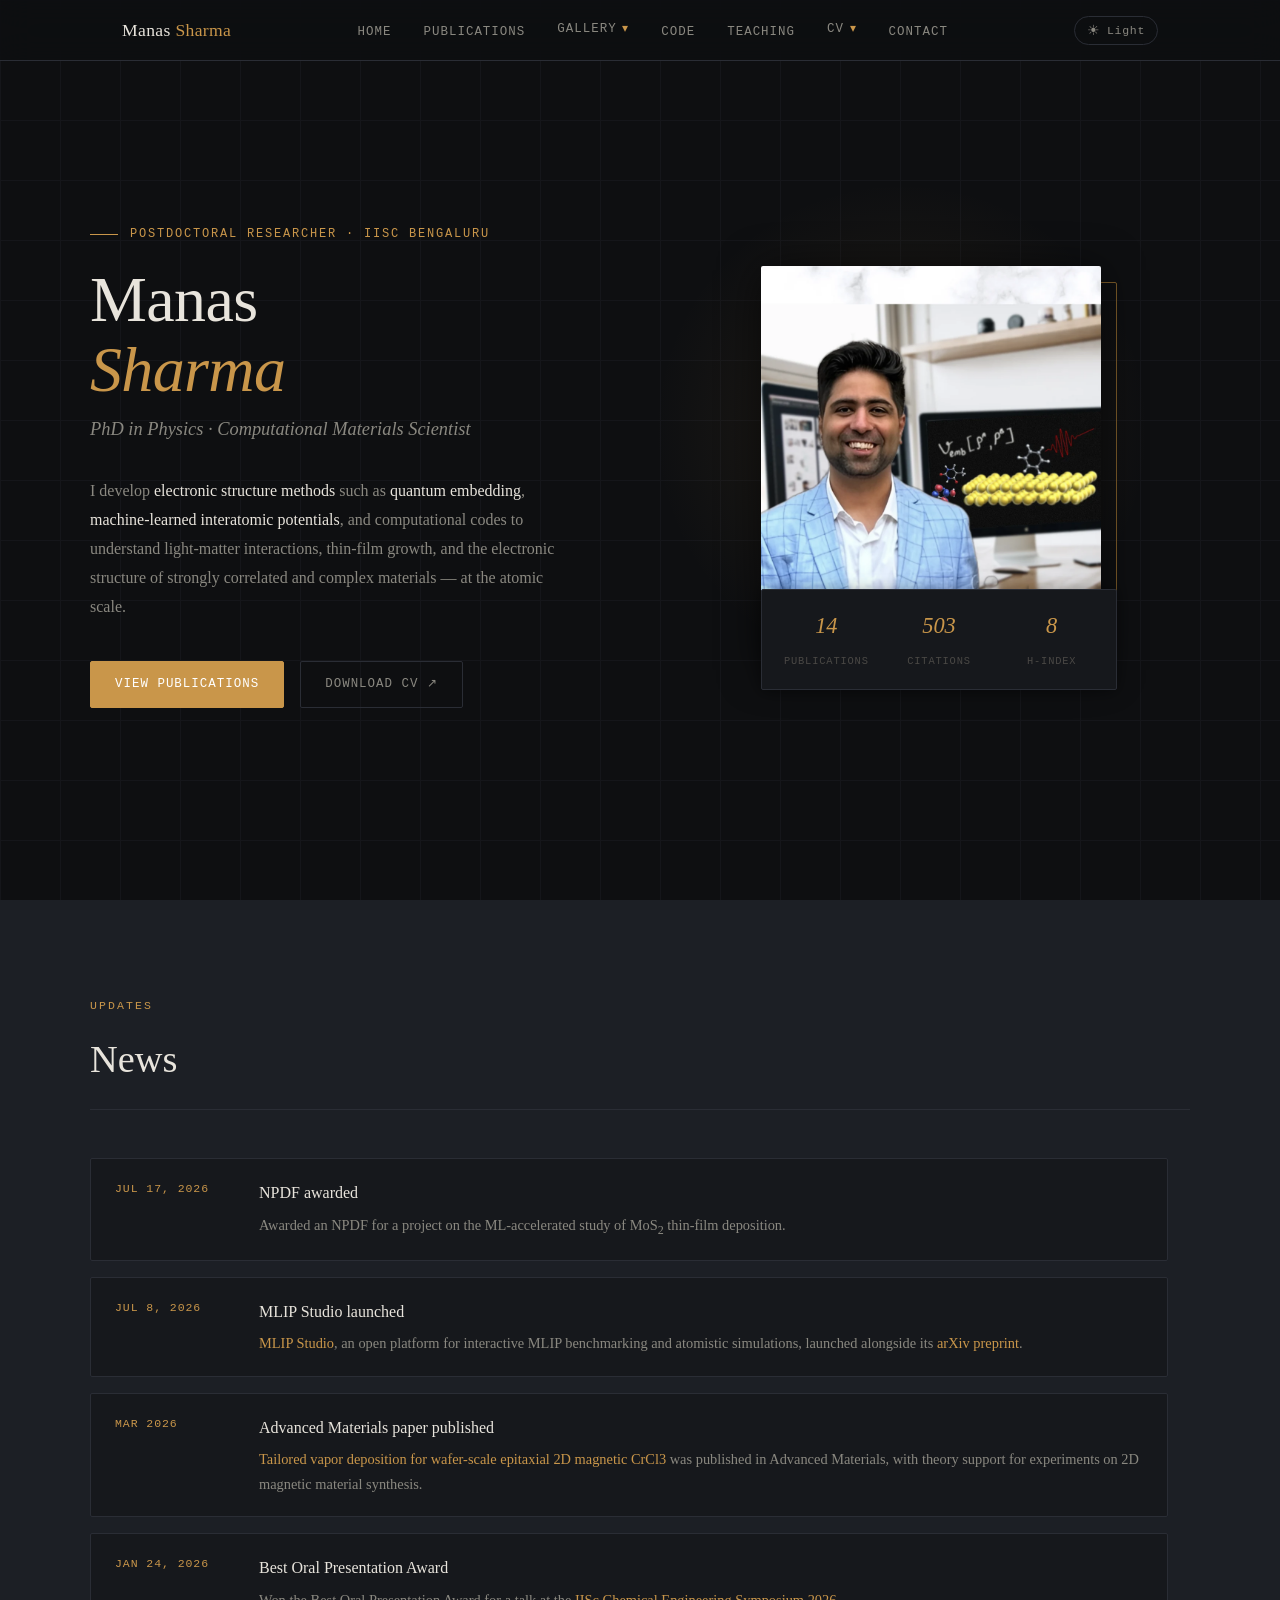
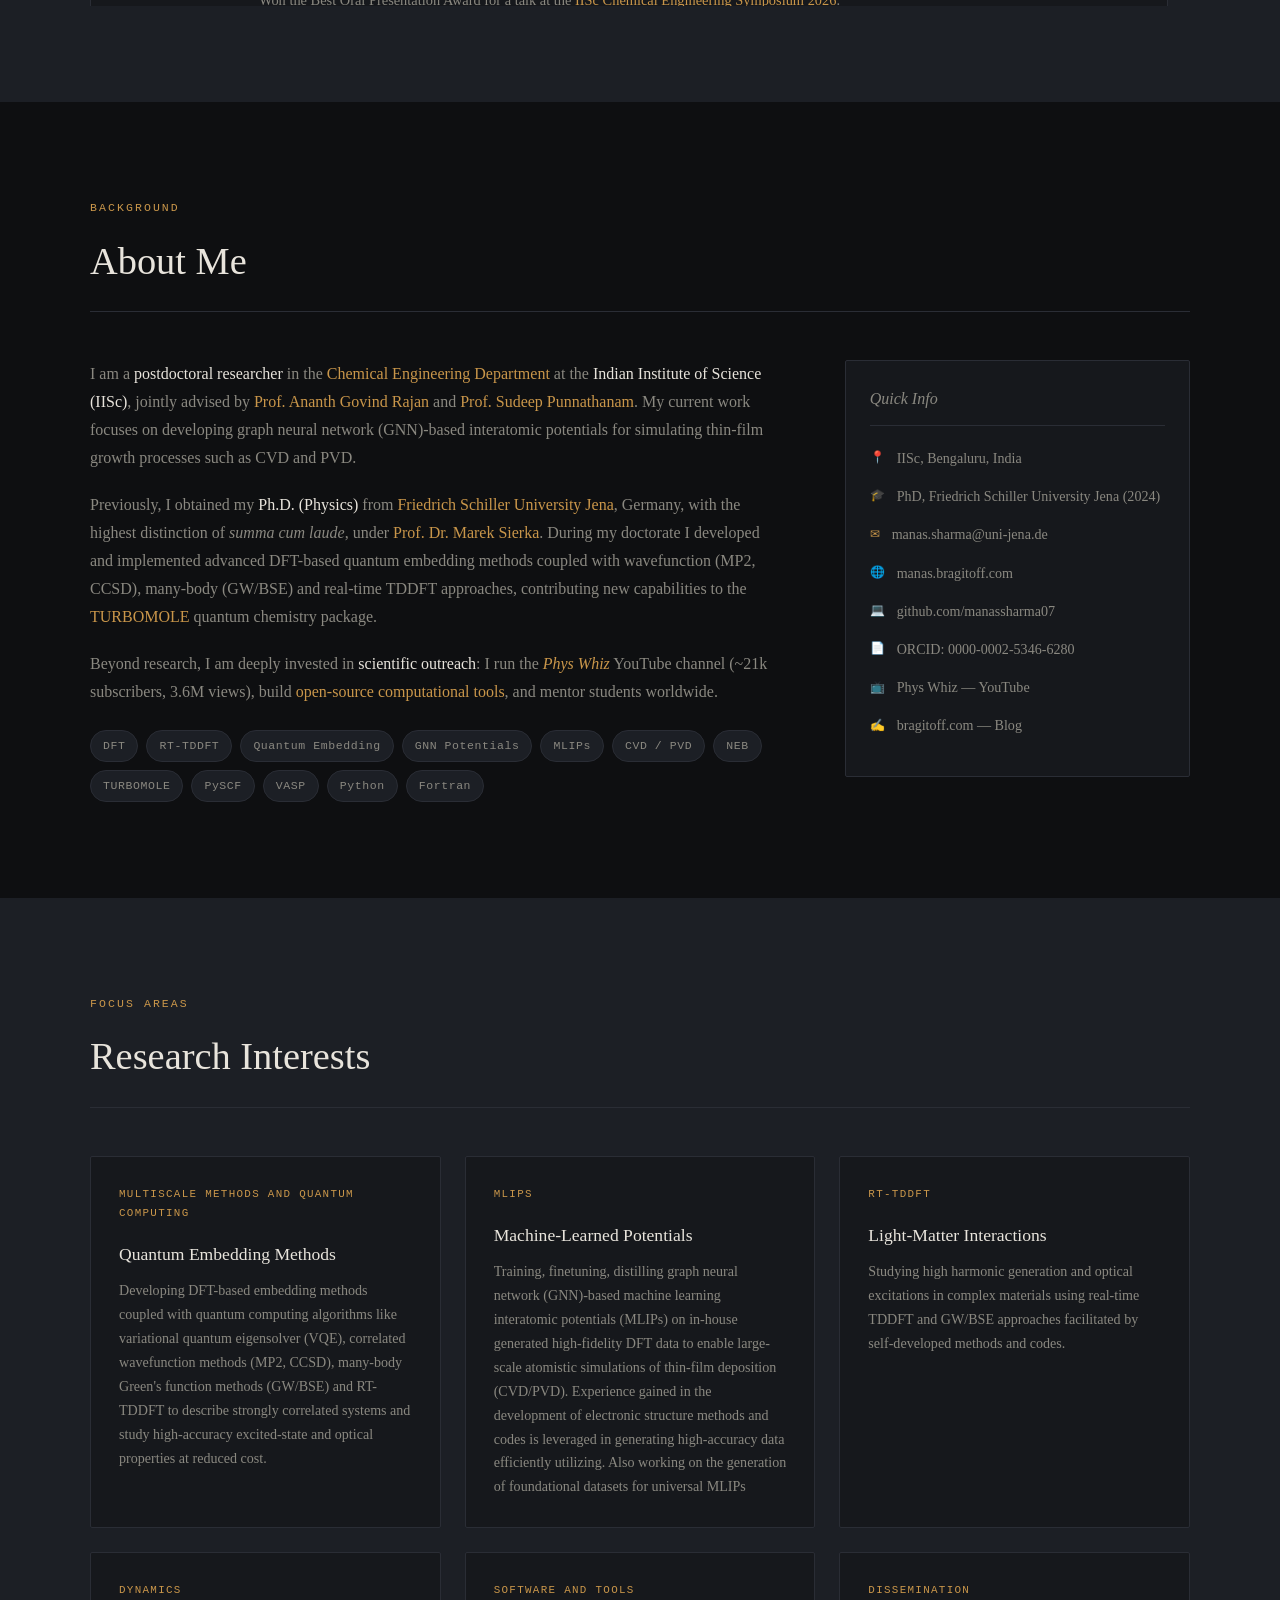
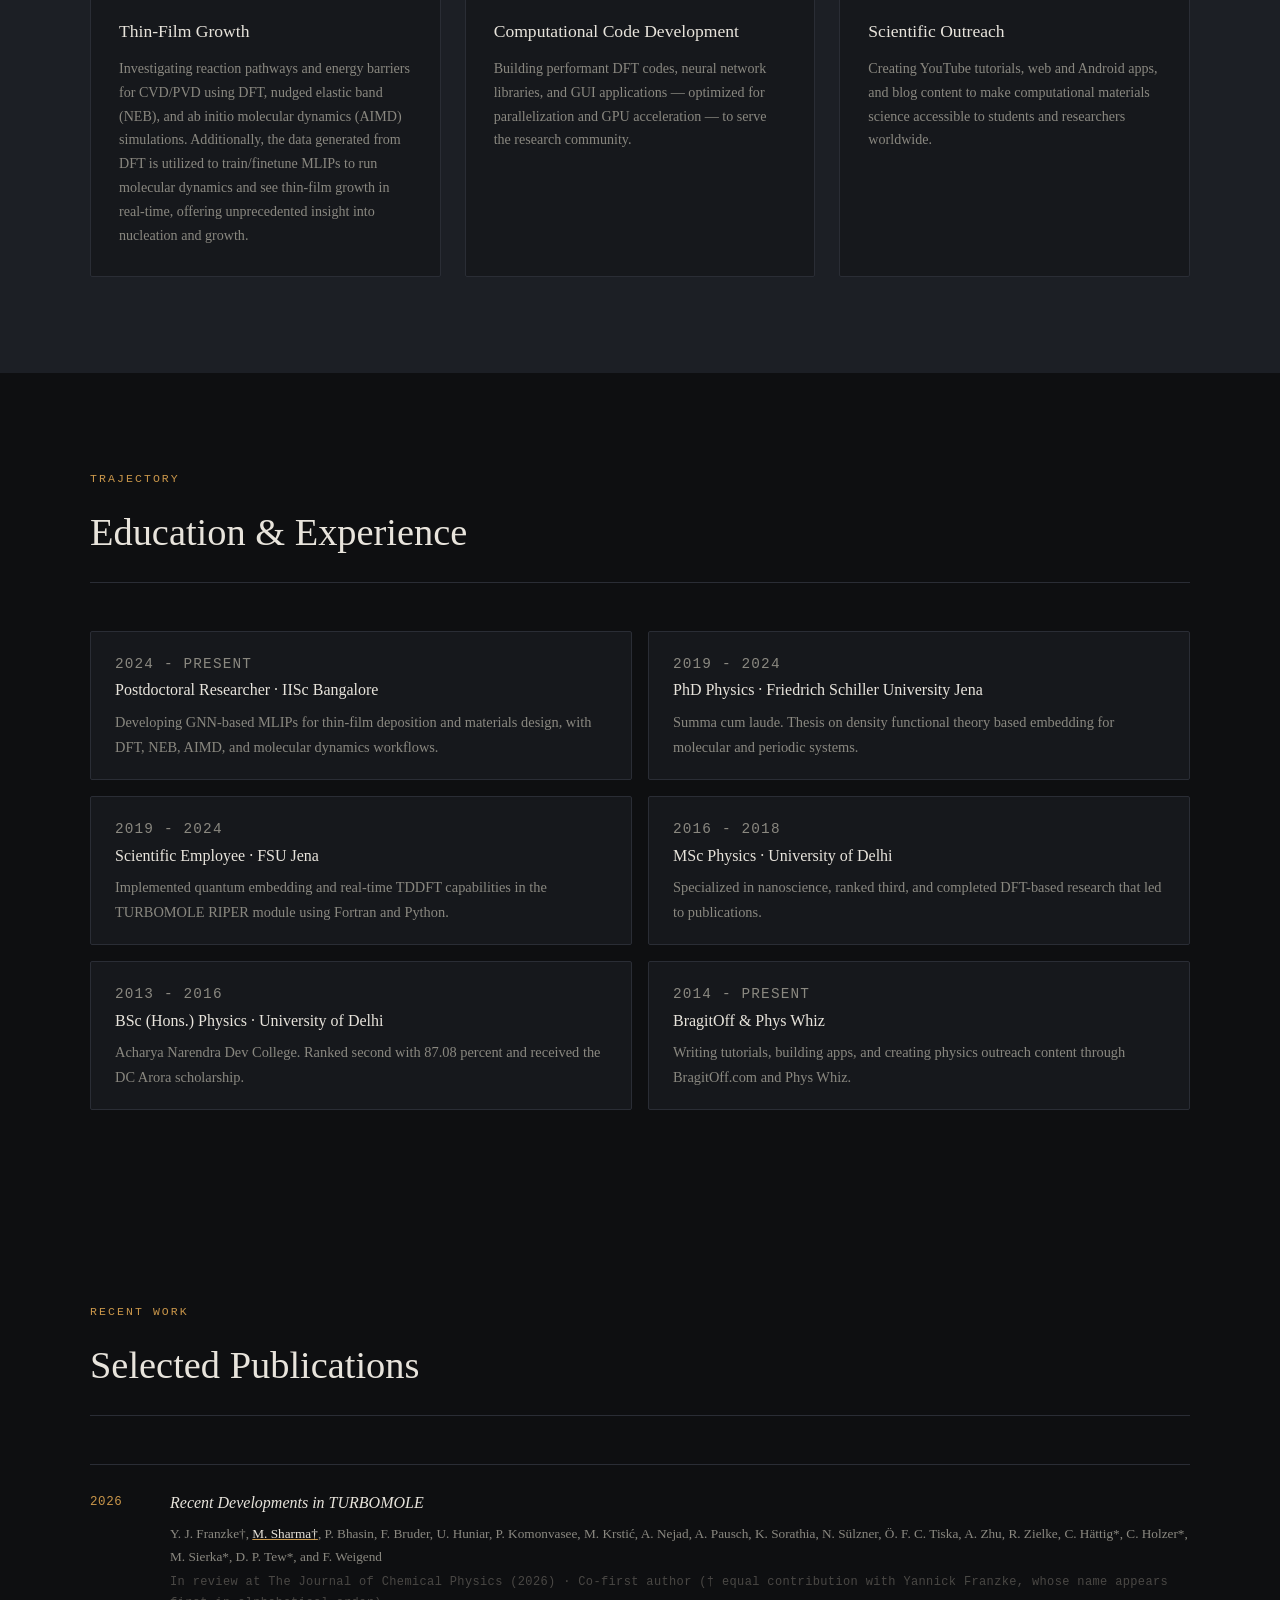
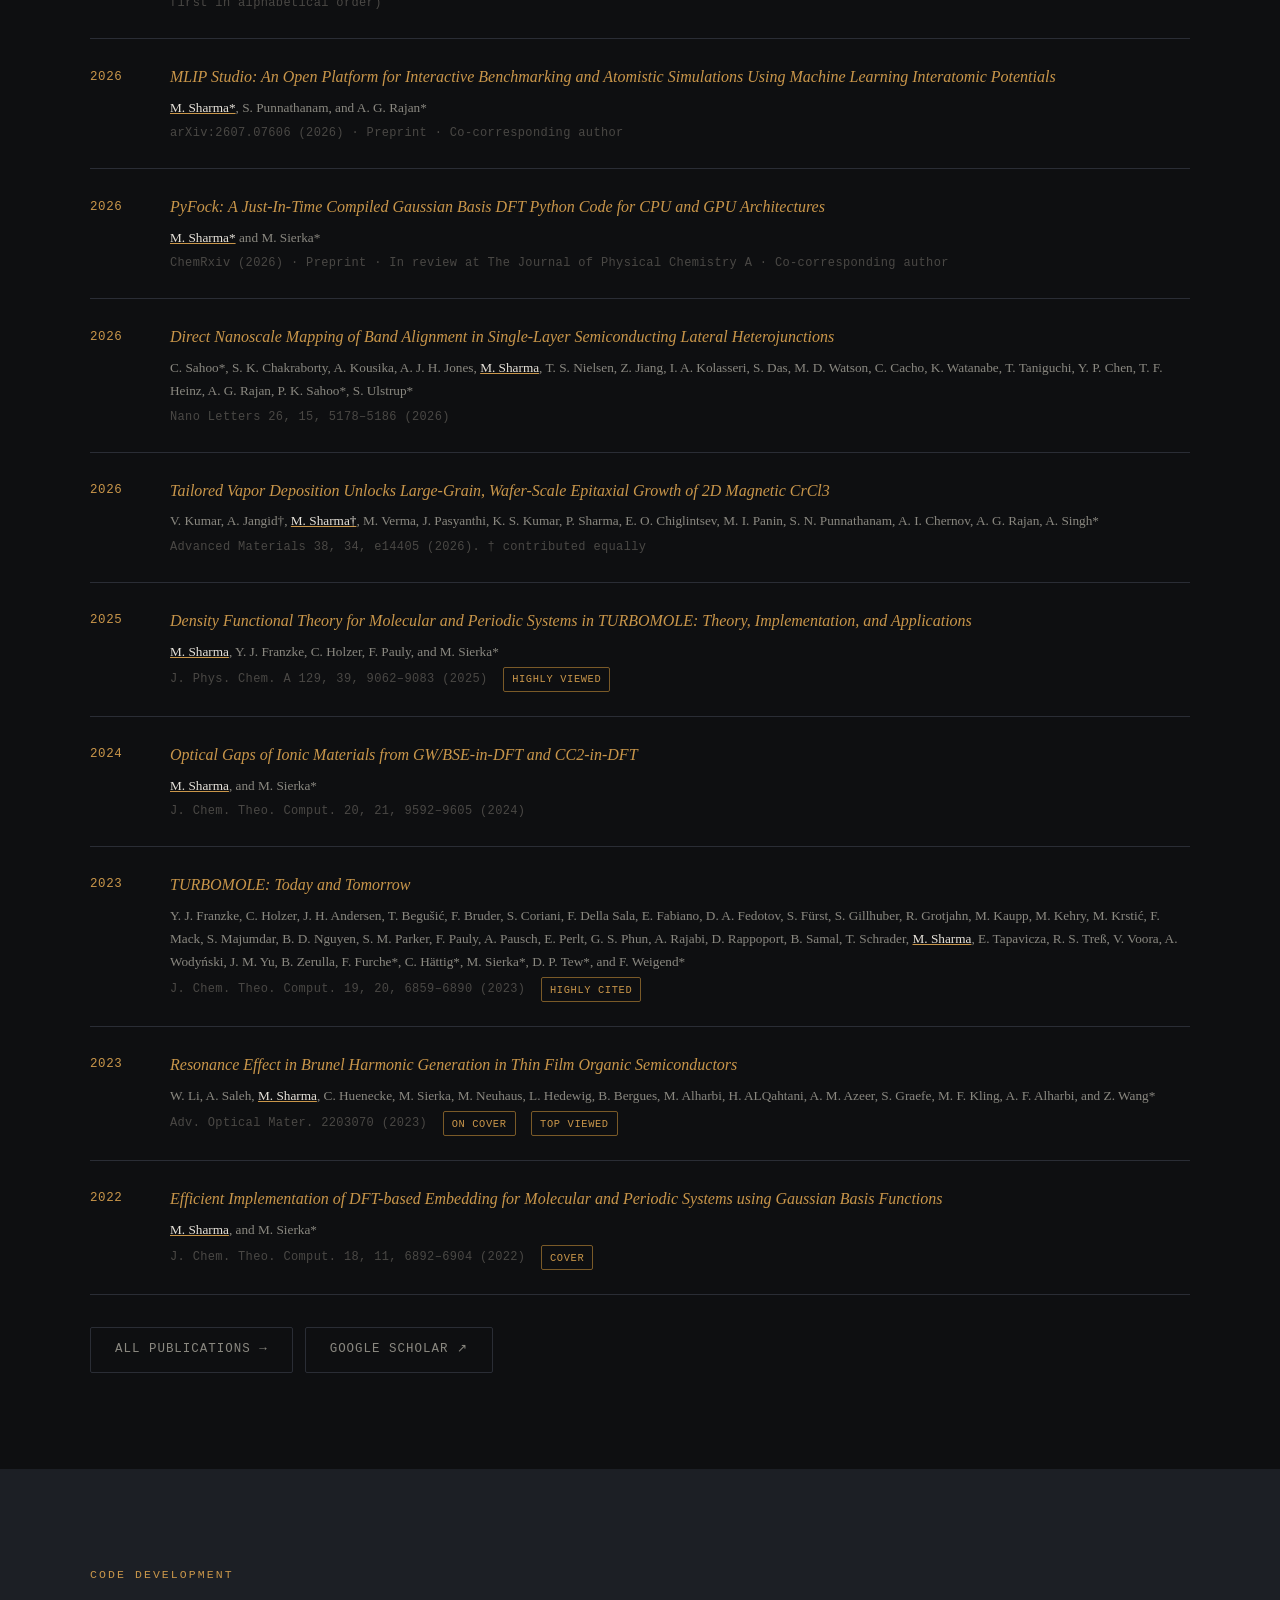
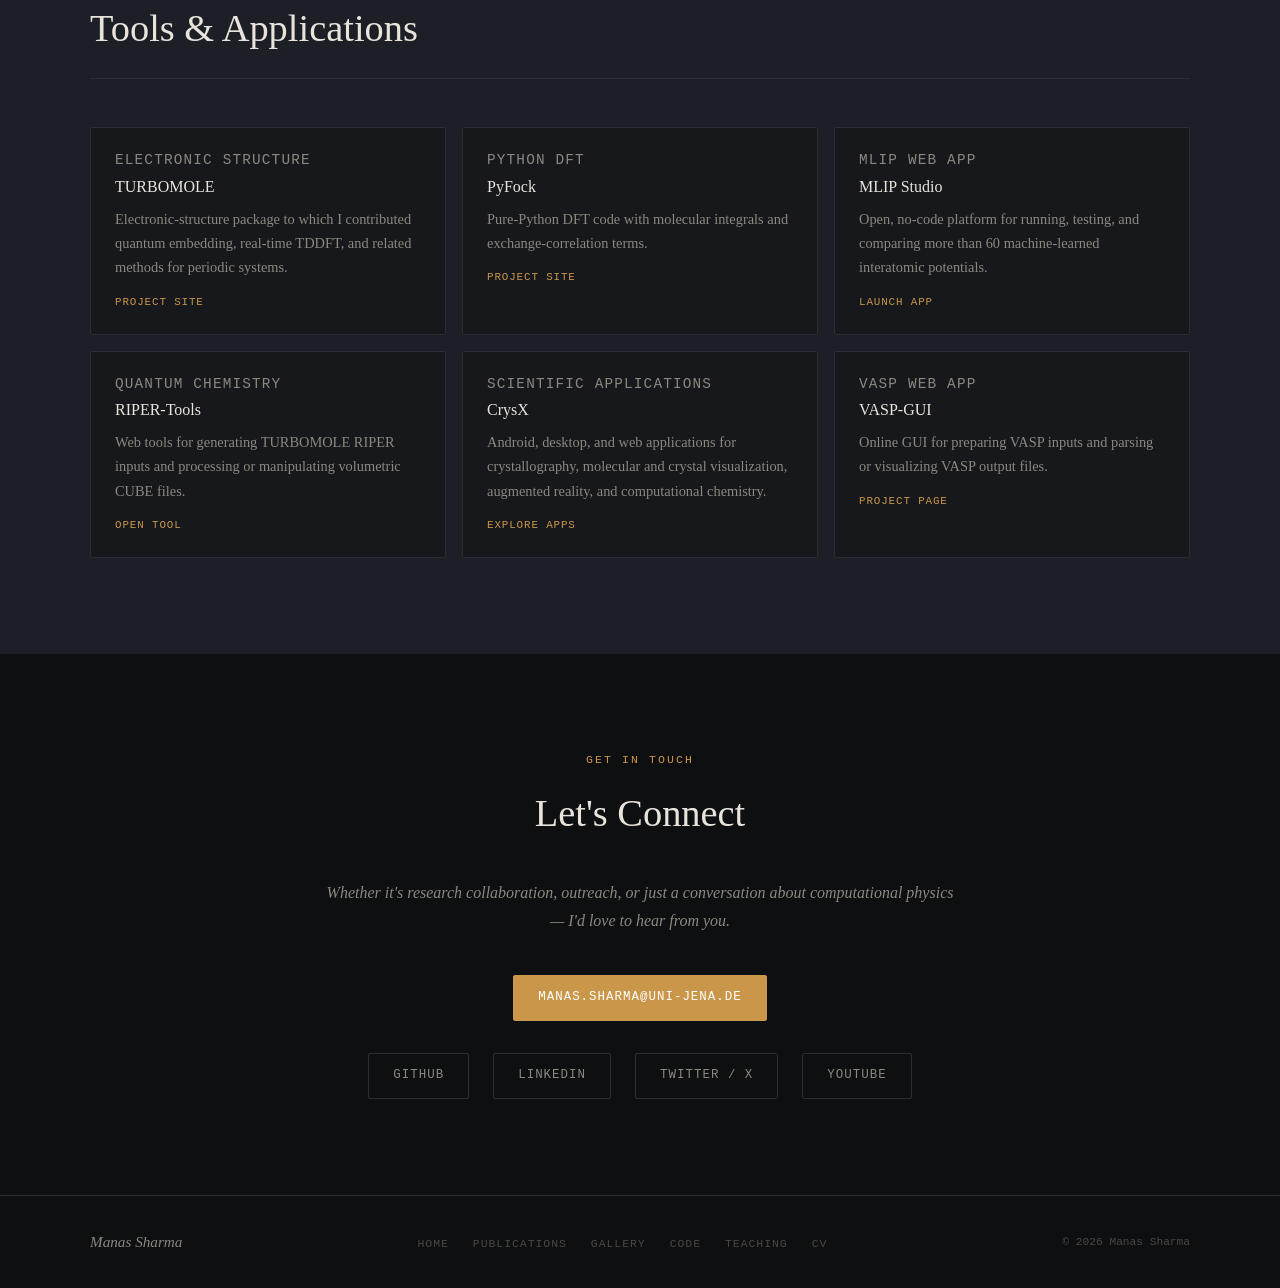
==== commit 7e46a662: "new updates" ====
--- a/HTML_Website/index.html
+++ b/HTML_Website/index.html
@@ -132,7 +132,8 @@
       list-style: none;
     }
 
-    .nav-links a {
+    .nav-links a,
+    .nav-dropdown summary {
       font-family: var(--font-mono);
       font-size: 0.78rem;
       letter-spacing: 0.08em;
@@ -141,7 +142,53 @@
       text-decoration: none;
       transition: color 0.2s;
     }
-    .nav-links a:hover { color: var(--accent); text-decoration: none; }
+    .nav-links a:hover,
+    .nav-dropdown summary:hover,
+    .nav-dropdown details[open] summary { color: var(--accent); text-decoration: none; }
+
+    .nav-dropdown details { position: relative; }
+    .nav-dropdown summary { list-style: none; cursor: pointer; user-select: none; }
+    .nav-dropdown summary::-webkit-details-marker { display: none; }
+    .nav-dropdown summary::after {
+      content: "▾";
+      display: inline-block;
+      margin-left: 0.35rem;
+      color: var(--accent);
+      font-size: 0.72rem;
+      transition: transform 0.2s ease;
+    }
+    .nav-dropdown details[open] summary::after { transform: rotate(180deg); }
+    .nav-dropdown-menu {
+      position: absolute;
+      top: calc(100% + 0.75rem);
+      left: 50%;
+      min-width: 230px;
+      padding: 0.45rem;
+      list-style: none;
+      background: var(--bg-card);
+      border: 1px solid var(--border);
+      border-radius: 2px;
+      box-shadow: var(--shadow-sm);
+      transform: translateX(-50%);
+    }
+    .nav-dropdown-menu::before {
+      content: "";
+      position: absolute;
+      right: 0;
+      bottom: 100%;
+      left: 0;
+      height: 0.8rem;
+    }
+    .nav-dropdown-menu a {
+      display: block;
+      padding: 0.55rem 0.65rem;
+      white-space: nowrap;
+    }
+    .nav-dropdown-menu a:hover,
+    .nav-dropdown-menu a:focus-visible {
+      background: var(--bg-subtle);
+      outline: none;
+    }
 
     /* Dark/Light toggle */
     .theme-toggle {
@@ -649,6 +696,33 @@
       gap: 1rem;
     }
 
+    .news-list {
+      max-height: 28rem;
+      overflow-y: auto;
+      scrollbar-gutter: stable;
+      scrollbar-width: thin;
+      scrollbar-color: var(--accent-dim) var(--bg-subtle);
+      padding-right: 0.75rem;
+    }
+
+    .news-list:focus-visible {
+      outline: 1px solid var(--accent);
+      outline-offset: 0.45rem;
+    }
+
+    .news-list::-webkit-scrollbar {
+      width: 8px;
+    }
+
+    .news-list::-webkit-scrollbar-track {
+      background: var(--bg-subtle);
+    }
+
+    .news-list::-webkit-scrollbar-thumb {
+      background: var(--accent-dim);
+      border-radius: 8px;
+    }
+
     .news-item, .timeline-item, .code-card {
       background: var(--bg-card);
       border: 1px solid var(--border);
@@ -812,10 +886,37 @@
       <ul class="nav-links">
         <li><a href="#home">Home</a></li>
         <li><a href="publications.html">Publications</a></li>
-        <li><a href="gallery.html">Gallery</a></li>
+        <li class="nav-dropdown">
+          <details>
+            <summary>Gallery</summary>
+            <ul class="nav-dropdown-menu">
+              <li><a href="gallery.html">Gallery overview</a></li>
+              <li><a href="gallery.html#covers-title">Covers</a></li>
+              <li><a href="gallery.html#tocs-title">TOC Graphics</a></li>
+              <li><a href="gallery.html#research-visuals-title">Research Visuals</a></li>
+              <li><a href="gallery.html#event-albums-title">Event Albums</a></li>
+              <li><a href="gallery.html#recorded-talks-title">Recorded Talks</a></li>
+            </ul>
+          </details>
+        </li>
         <li><a href="software.html">Code</a></li>
         <li><a href="teaching.html">Teaching</a></li>
-        <li><a href="cv.html">CV</a></li>
+        <li class="nav-dropdown">
+          <details>
+            <summary>CV</summary>
+            <ul class="nav-dropdown-menu">
+              <li><a href="cv.html">CV overview</a></li>
+              <li><a href="cv.html#profile-title">Research</a></li>
+              <li><a href="cv.html#experience-title">Experience</a></li>
+              <li><a href="cv.html#education-title">Education</a></li>
+              <li><a href="cv.html#code-title">Software</a></li>
+              <li><a href="cv.html#awards-title">Awards</a></li>
+              <li><a href="cv.html#conferences-title">Conferences</a></li>
+              <li><a href="cv.html#skills-title">Skills</a></li>
+              <li><a href="cv.html#profiles-title">Links</a></li>
+            </ul>
+          </details>
+        </li>
         <li><a href="#contact">Contact</a></li>
       </ul>
       <button class="theme-toggle" onclick="toggleTheme()" aria-label="Toggle theme">
@@ -871,7 +972,7 @@
               <span class="stat-label">Publications</span>
             </div>
             <div class="stat">
-              <span class="stat-val" data-scholar-metric="citations">491+</span>
+              <span class="stat-val" data-scholar-metric="citations">503</span>
               <span class="stat-label">Citations</span>
             </div>
             <div class="stat">
@@ -893,7 +994,7 @@
       <p class="section-label">Updates</p>
       <h2 class="section-title">News</h2>
 
-      <div class="news-list">
+      <div class="news-list" tabindex="0" aria-label="Scrollable news updates">
         <article class="news-item anim anim-d1">
           <span class="news-date">Jul 17, 2026</span>
           <div>
@@ -1432,6 +1533,24 @@
     }, { threshold: 0.12 });
 
     document.querySelectorAll('.anim').forEach(el => observer.observe(el));
+
+    /* ---------- Navigation dropdowns ---------- */
+    const navDropdowns = Array.from(document.querySelectorAll('.nav-dropdown details'));
+    if (navDropdowns.length) {
+      document.addEventListener('click', event => {
+        navDropdowns.forEach(dropdown => {
+          if (!dropdown.contains(event.target)) dropdown.removeAttribute('open');
+        });
+      });
+      document.addEventListener('keydown', event => {
+        if (event.key !== 'Escape') return;
+        navDropdowns.forEach(dropdown => {
+          if (!dropdown.open) return;
+          dropdown.removeAttribute('open');
+          dropdown.querySelector('summary').focus();
+        });
+      });
+    }
   </script>
   <script src="scholar-metrics.js?v=20260718-2" defer></script>
 
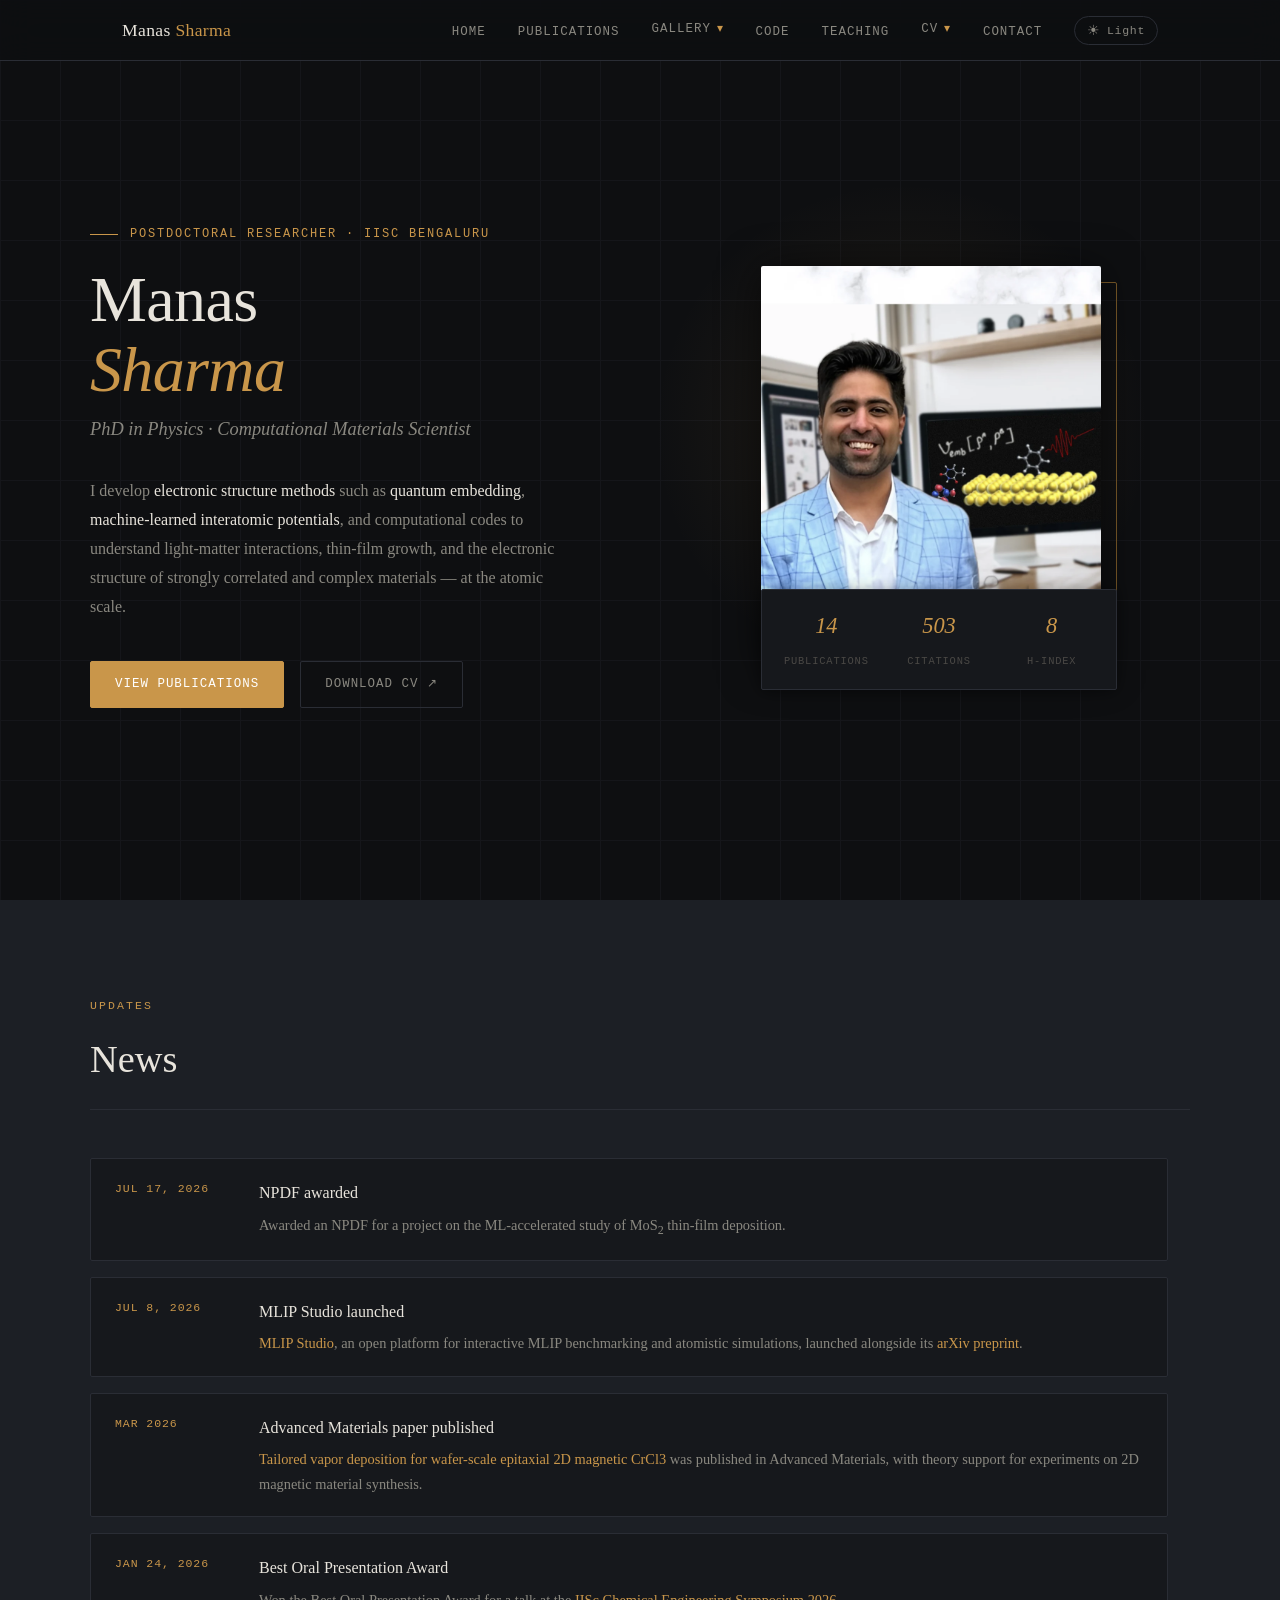
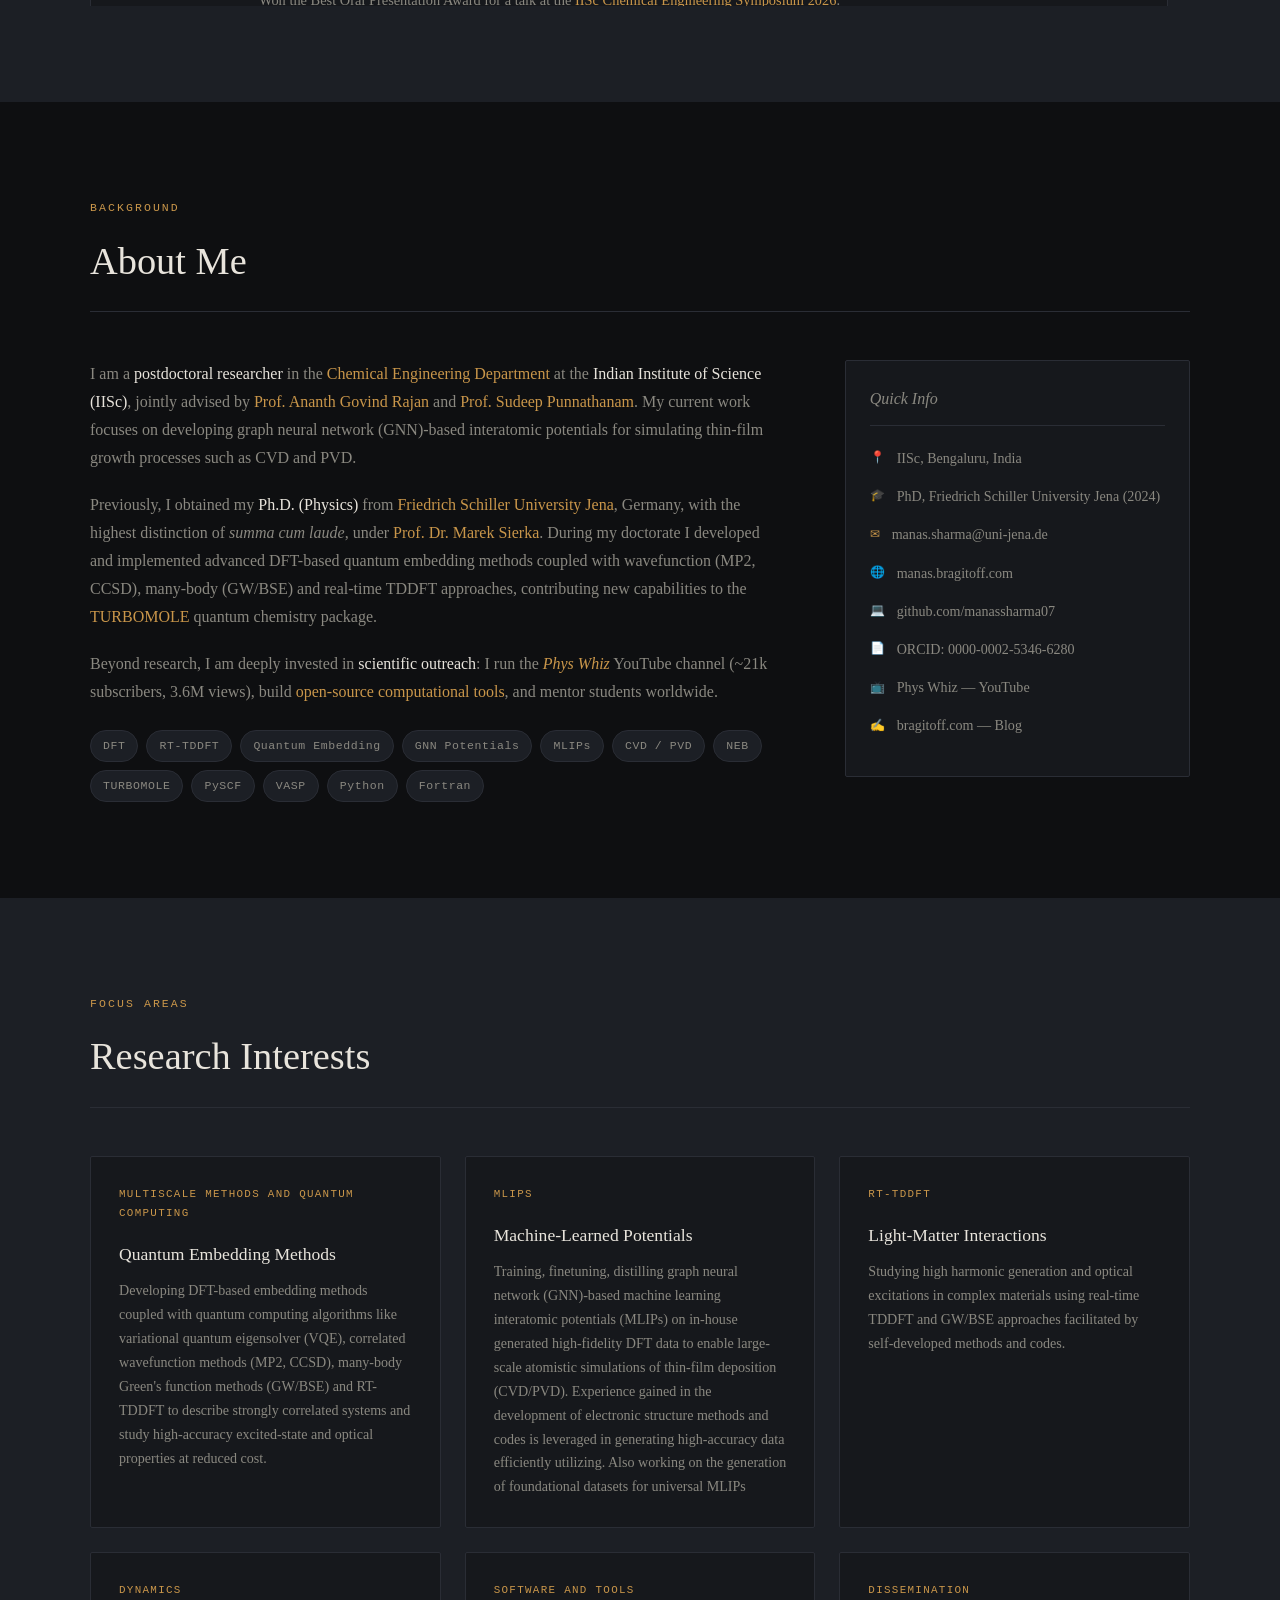
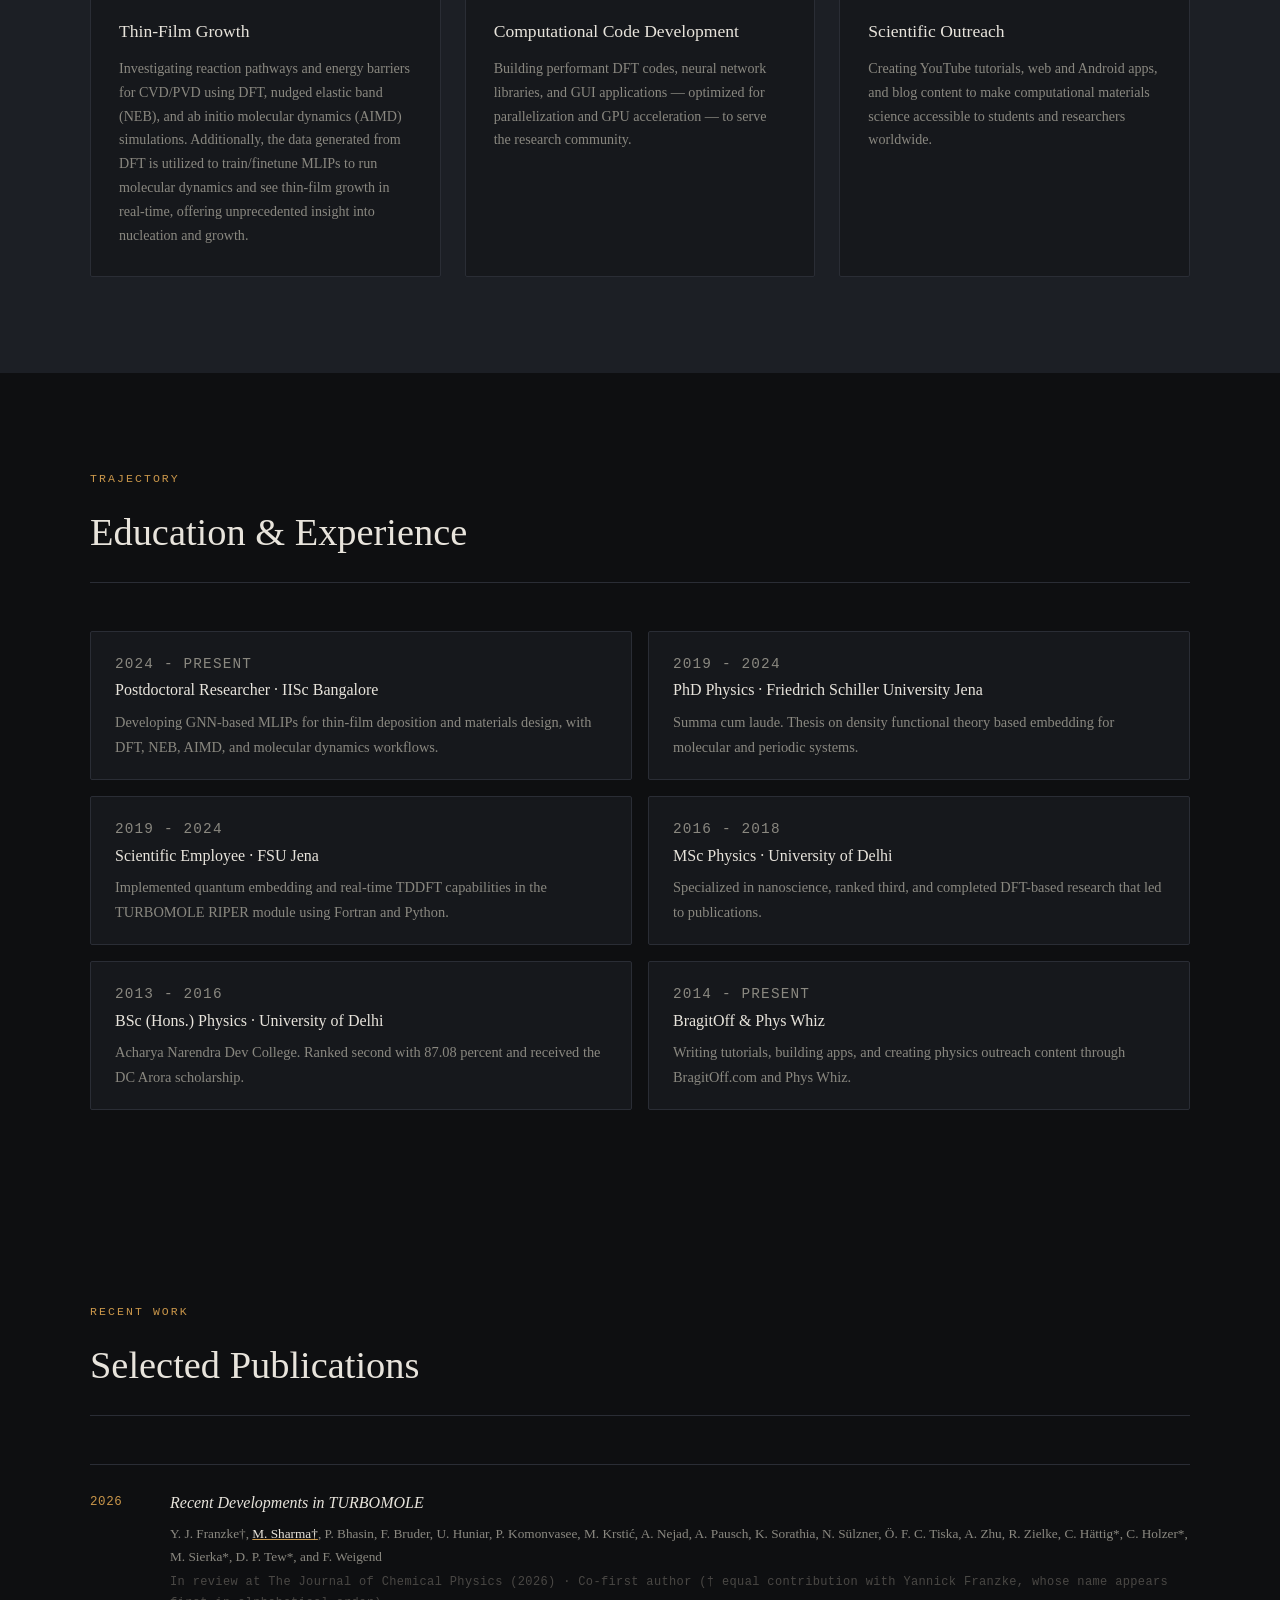
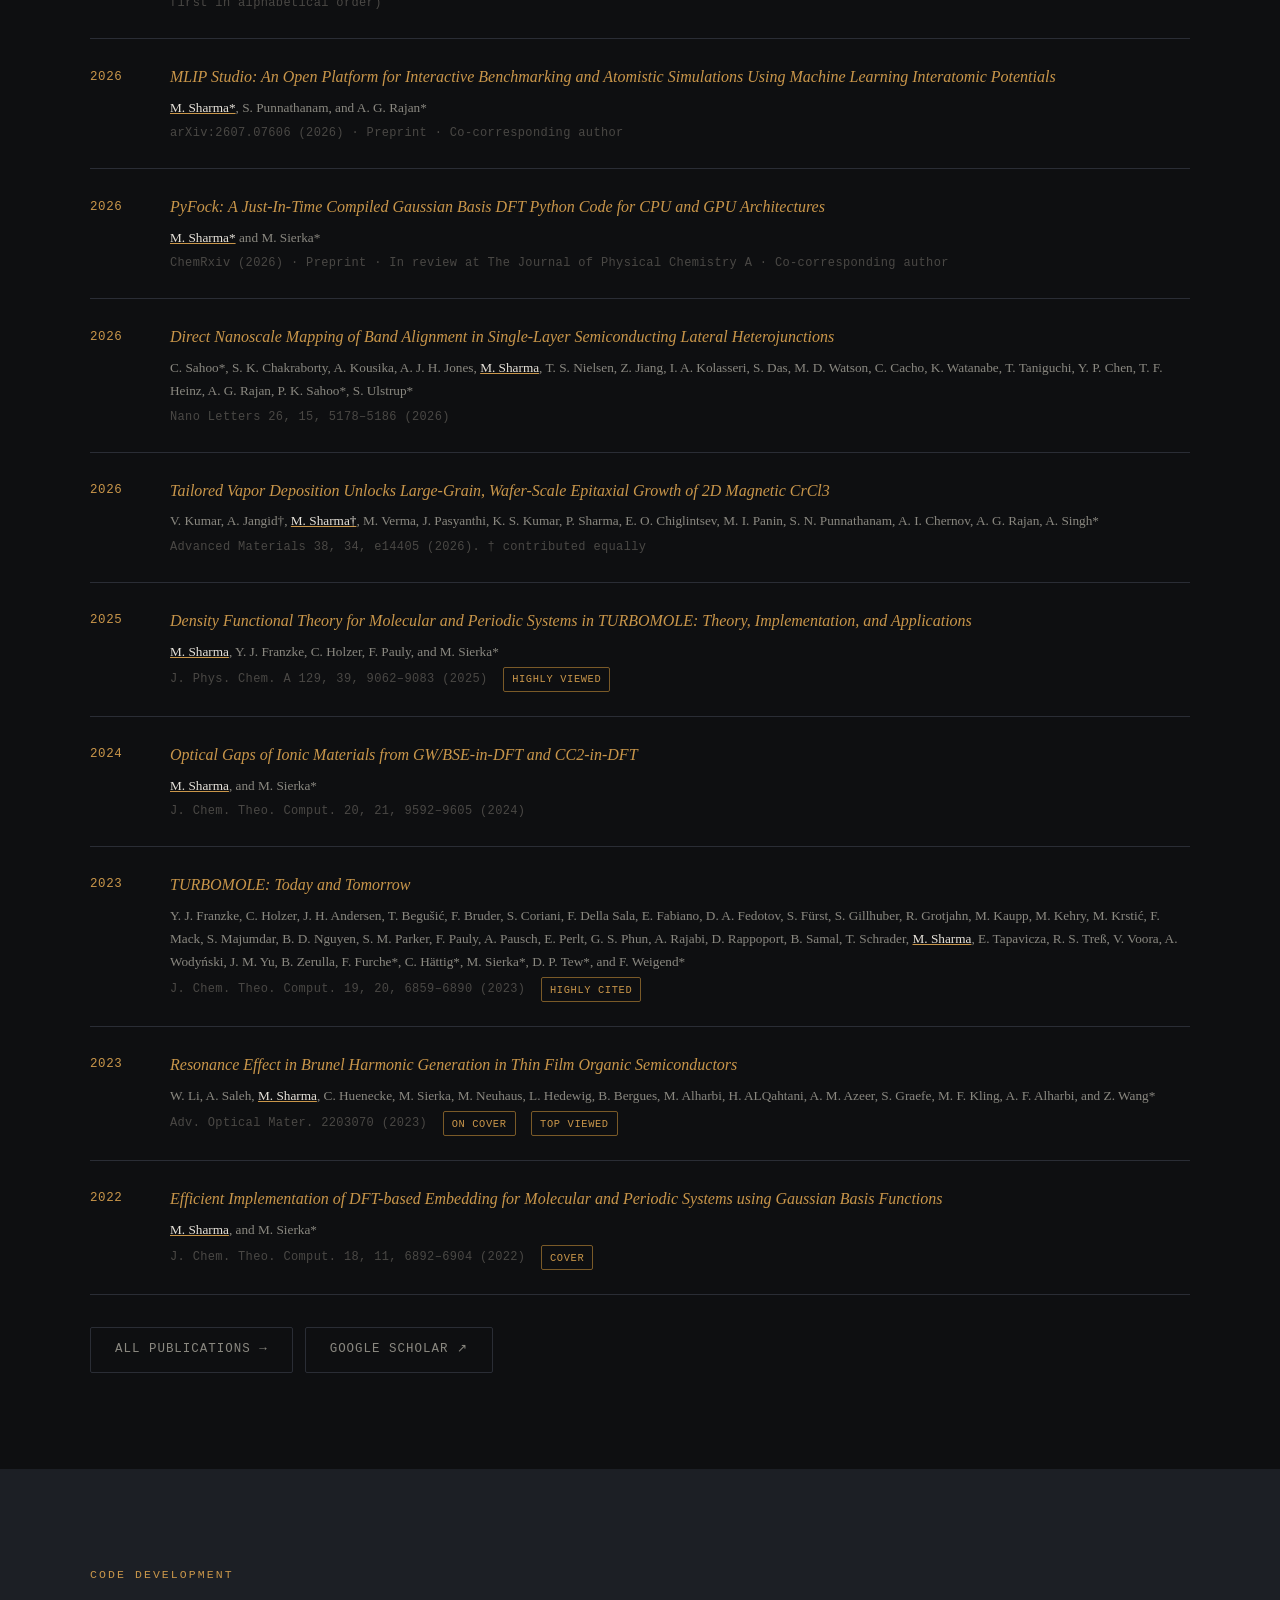
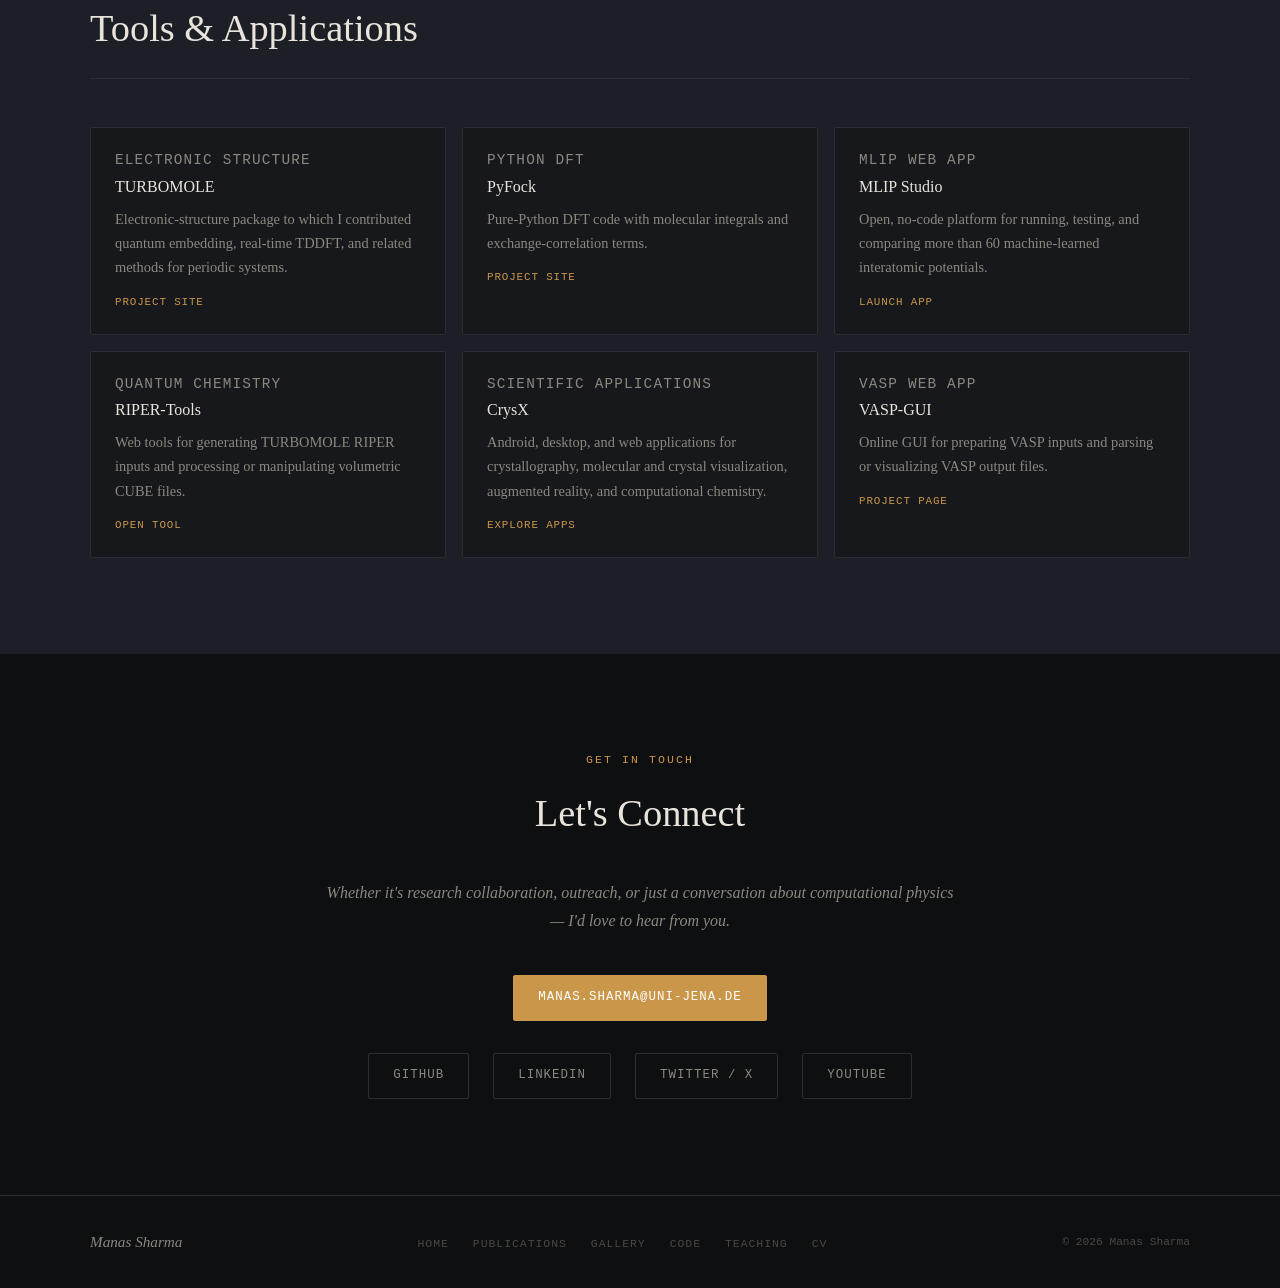
==== commit 90de75d7: "updates" ====
--- a/HTML_Website/index.html
+++ b/HTML_Website/index.html
@@ -65,6 +65,8 @@
     html {
       scroll-behavior: smooth;
       font-size: 16px;
+      max-width: 100%;
+      overflow-x: hidden;
     }
 
     body {
@@ -124,6 +126,29 @@
       font-weight: normal;
     }
     .nav-logo span { color: var(--accent); }
+
+    .nav-menu-toggle {
+      display: none;
+      min-height: 38px;
+      padding: 0.35rem 0.7rem;
+      border: 1px solid var(--border);
+      border-radius: 2px;
+      color: var(--text);
+      background: var(--bg-card);
+      font-family: var(--font-mono);
+      font-size: 0.72rem;
+      letter-spacing: 0.08em;
+      text-transform: uppercase;
+      cursor: pointer;
+    }
+
+    .nav-menu-toggle:hover,
+    .nav-menu-toggle:focus-visible,
+    .nav-inner.menu-open .nav-menu-toggle {
+      color: var(--accent);
+      border-color: var(--accent);
+      outline: none;
+    }
 
     .nav-links {
       display: flex;
@@ -852,6 +877,78 @@
        RESPONSIVE
        ============================================================ */
     @media (max-width: 900px) {
+      .nav-inner {
+        display: grid;
+        grid-template-columns: minmax(0, 1fr) auto;
+        gap: 0 0.75rem;
+        width: 100%;
+        height: auto;
+        min-height: 60px;
+        padding: 0 1.25rem;
+      }
+
+      .nav-menu-toggle {
+        display: inline-flex;
+        align-items: center;
+        justify-content: center;
+      }
+
+      .nav-links {
+        display: none;
+        grid-column: 1 / -1;
+        width: 100%;
+        max-height: calc(100vh - 60px);
+        max-height: calc(100dvh - 60px);
+        padding: 0.35rem 0 1rem;
+        overflow-y: auto;
+        align-items: stretch;
+        flex-direction: column;
+        gap: 0;
+      }
+
+      .nav-inner.menu-open .nav-links {
+        display: flex;
+      }
+
+      .nav-links > li {
+        width: 100%;
+        border-top: 1px solid var(--border);
+      }
+
+      .nav-links > li > a,
+      .nav-dropdown summary {
+        display: block;
+        width: 100%;
+        padding: 0.72rem 0.15rem;
+      }
+
+      .nav-links .theme-toggle {
+        margin-top: 0.65rem;
+      }
+
+      .nav-dropdown-menu {
+        position: static;
+        width: 100%;
+        min-width: 0;
+        max-width: 100%;
+        margin: 0 0 0.5rem;
+        padding: 0.25rem 0 0.35rem 0.65rem;
+        border: 0;
+        border-left: 1px solid var(--accent-dim);
+        box-shadow: none;
+        transform: none;
+      }
+
+      .nav-dropdown-menu::before {
+        display: none;
+      }
+
+      .nav-dropdown-menu a {
+        padding: 0.55rem 0.65rem;
+        white-space: normal;
+        overflow-wrap: anywhere;
+      }
+
       .hero-inner {
         grid-template-columns: 1fr;
         text-align: center;
@@ -865,7 +962,6 @@
       .about-grid { grid-template-columns: 1fr; }
       .research-grid { grid-template-columns: 1fr 1fr; }
       .timeline-list, .code-grid { grid-template-columns: 1fr; }
-      .nav-links { display: none; }
     }
 
     @media (max-width: 600px) {
@@ -883,7 +979,8 @@
   <nav>
     <div class="nav-inner">
       <span class="nav-logo">Manas <span>Sharma</span></span>
-      <ul class="nav-links">
+      <button class="nav-menu-toggle" type="button" aria-expanded="false" aria-controls="primary-menu">Menu</button>
+      <ul class="nav-links" id="primary-menu">
         <li><a href="#home">Home</a></li>
         <li><a href="publications.html">Publications</a></li>
         <li class="nav-dropdown">
@@ -918,11 +1015,13 @@
           </details>
         </li>
         <li><a href="#contact">Contact</a></li>
+        <li>
+          <button class="theme-toggle" onclick="toggleTheme()" aria-label="Toggle theme">
+            <span class="theme-icon" id="theme-icon">☀</span>
+            <span id="theme-label">Light</span>
+          </button>
+        </li>
       </ul>
-      <button class="theme-toggle" onclick="toggleTheme()" aria-label="Toggle theme">
-        <span class="theme-icon" id="theme-icon">☀</span>
-        <span id="theme-label">Light</span>
-      </button>
     </div>
   </nav>
 
@@ -1534,6 +1633,37 @@
 
     document.querySelectorAll('.anim').forEach(el => observer.observe(el));
 
+    /* ---------- Mobile navigation ---------- */
+    const navInner = document.querySelector('nav .nav-inner');
+    const navMenuToggle = navInner?.querySelector('.nav-menu-toggle');
+    const navMenuId = navMenuToggle?.getAttribute('aria-controls');
+    const navMenu = navMenuId ? document.getElementById(navMenuId) : null;
+
+    function closeMobileMenu(restoreFocus = false) {
+      if (!navInner || !navMenuToggle) return;
+      navInner.classList.remove('menu-open');
+      navMenuToggle.setAttribute('aria-expanded', 'false');
+      navMenuToggle.textContent = 'Menu';
+      if (restoreFocus) navMenuToggle.focus();
+    }
+
+    if (navInner && navMenuToggle && navMenu) {
+      navMenuToggle.addEventListener('click', () => {
+        const willOpen = !navInner.classList.contains('menu-open');
+        navInner.classList.toggle('menu-open', willOpen);
+        navMenuToggle.setAttribute('aria-expanded', String(willOpen));
+        navMenuToggle.textContent = willOpen ? 'Close' : 'Menu';
+      });
+
+      navMenu.addEventListener('click', event => {
+        if (event.target.closest('a')) closeMobileMenu();
+      });
+
+      window.addEventListener('resize', () => {
+        if (window.innerWidth > 900) closeMobileMenu();
+      });
+    }
+
     /* ---------- Navigation dropdowns ---------- */
     const navDropdowns = Array.from(document.querySelectorAll('.nav-dropdown details'));
     if (navDropdowns.length) {
@@ -1544,6 +1674,7 @@
       });
       document.addEventListener('keydown', event => {
         if (event.key !== 'Escape') return;
+        if (navInner?.classList.contains('menu-open')) closeMobileMenu(true);
         navDropdowns.forEach(dropdown => {
           if (!dropdown.open) return;
           dropdown.removeAttribute('open');
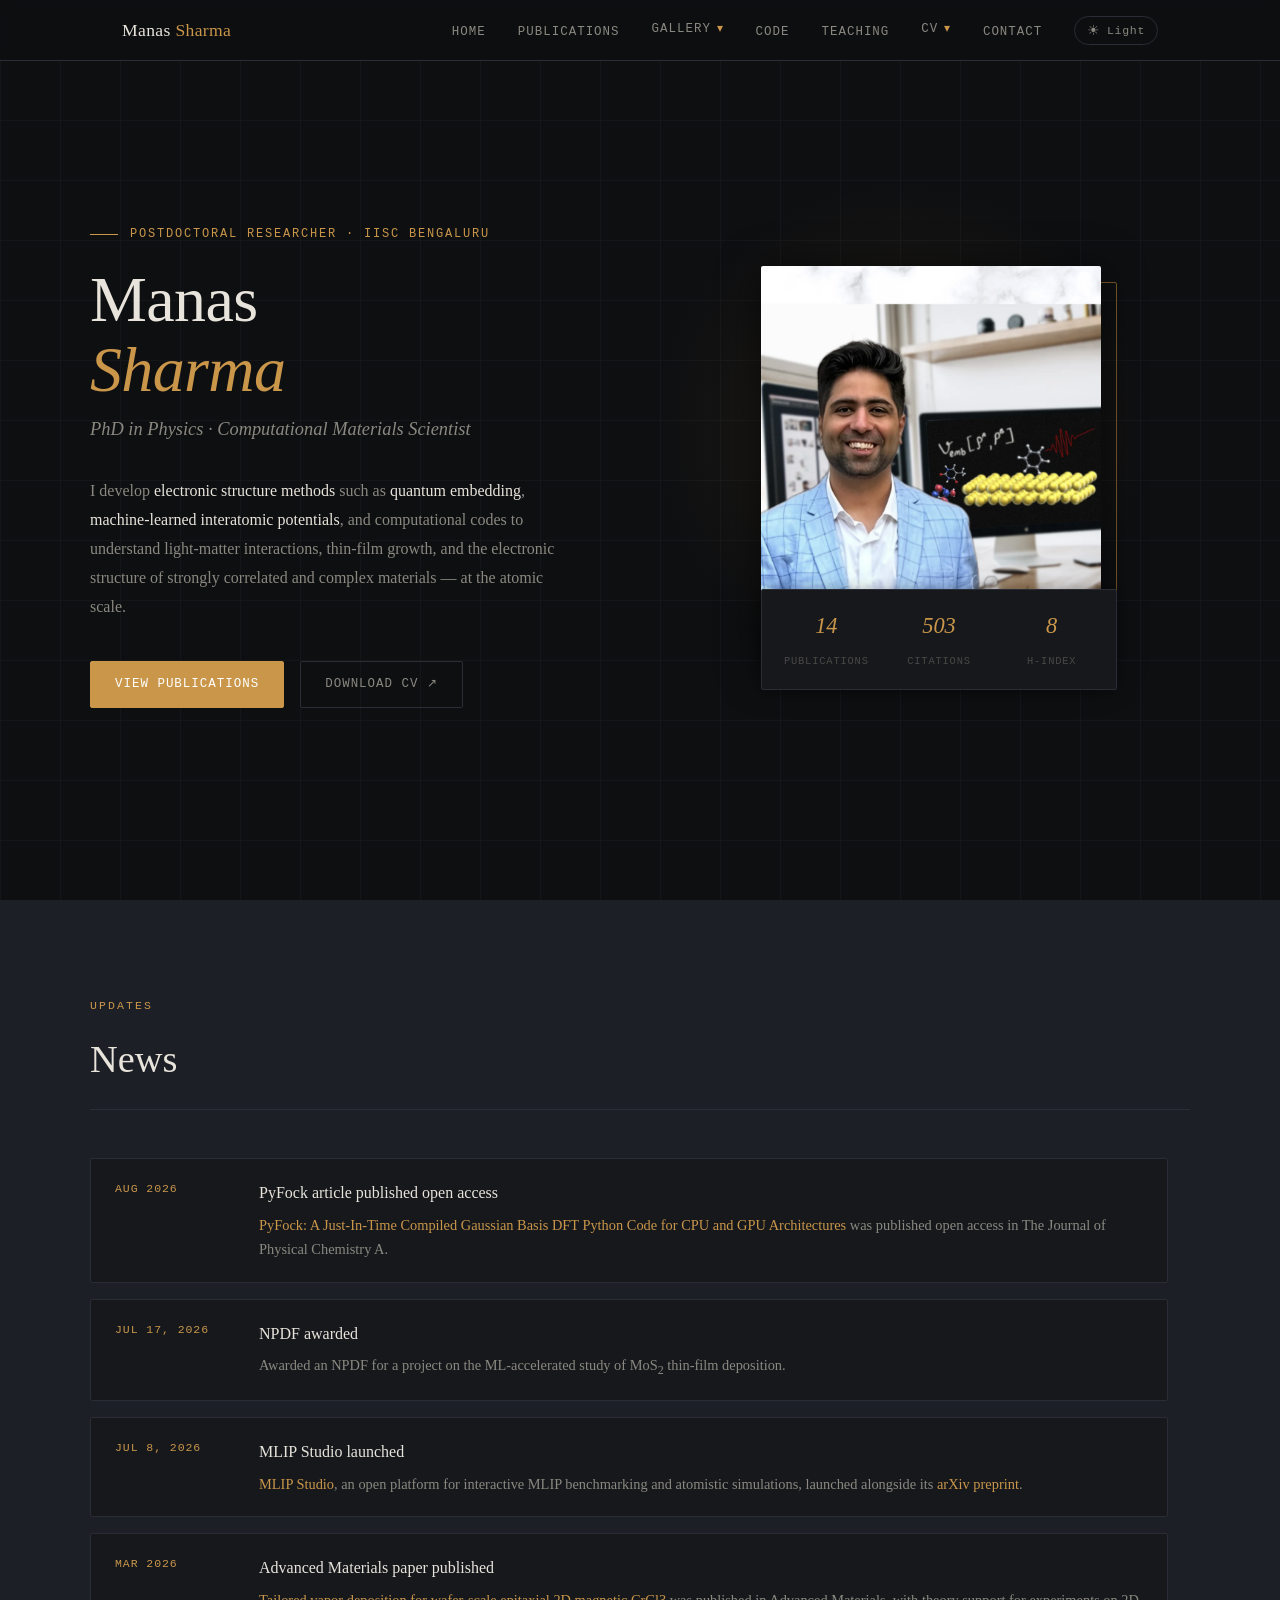
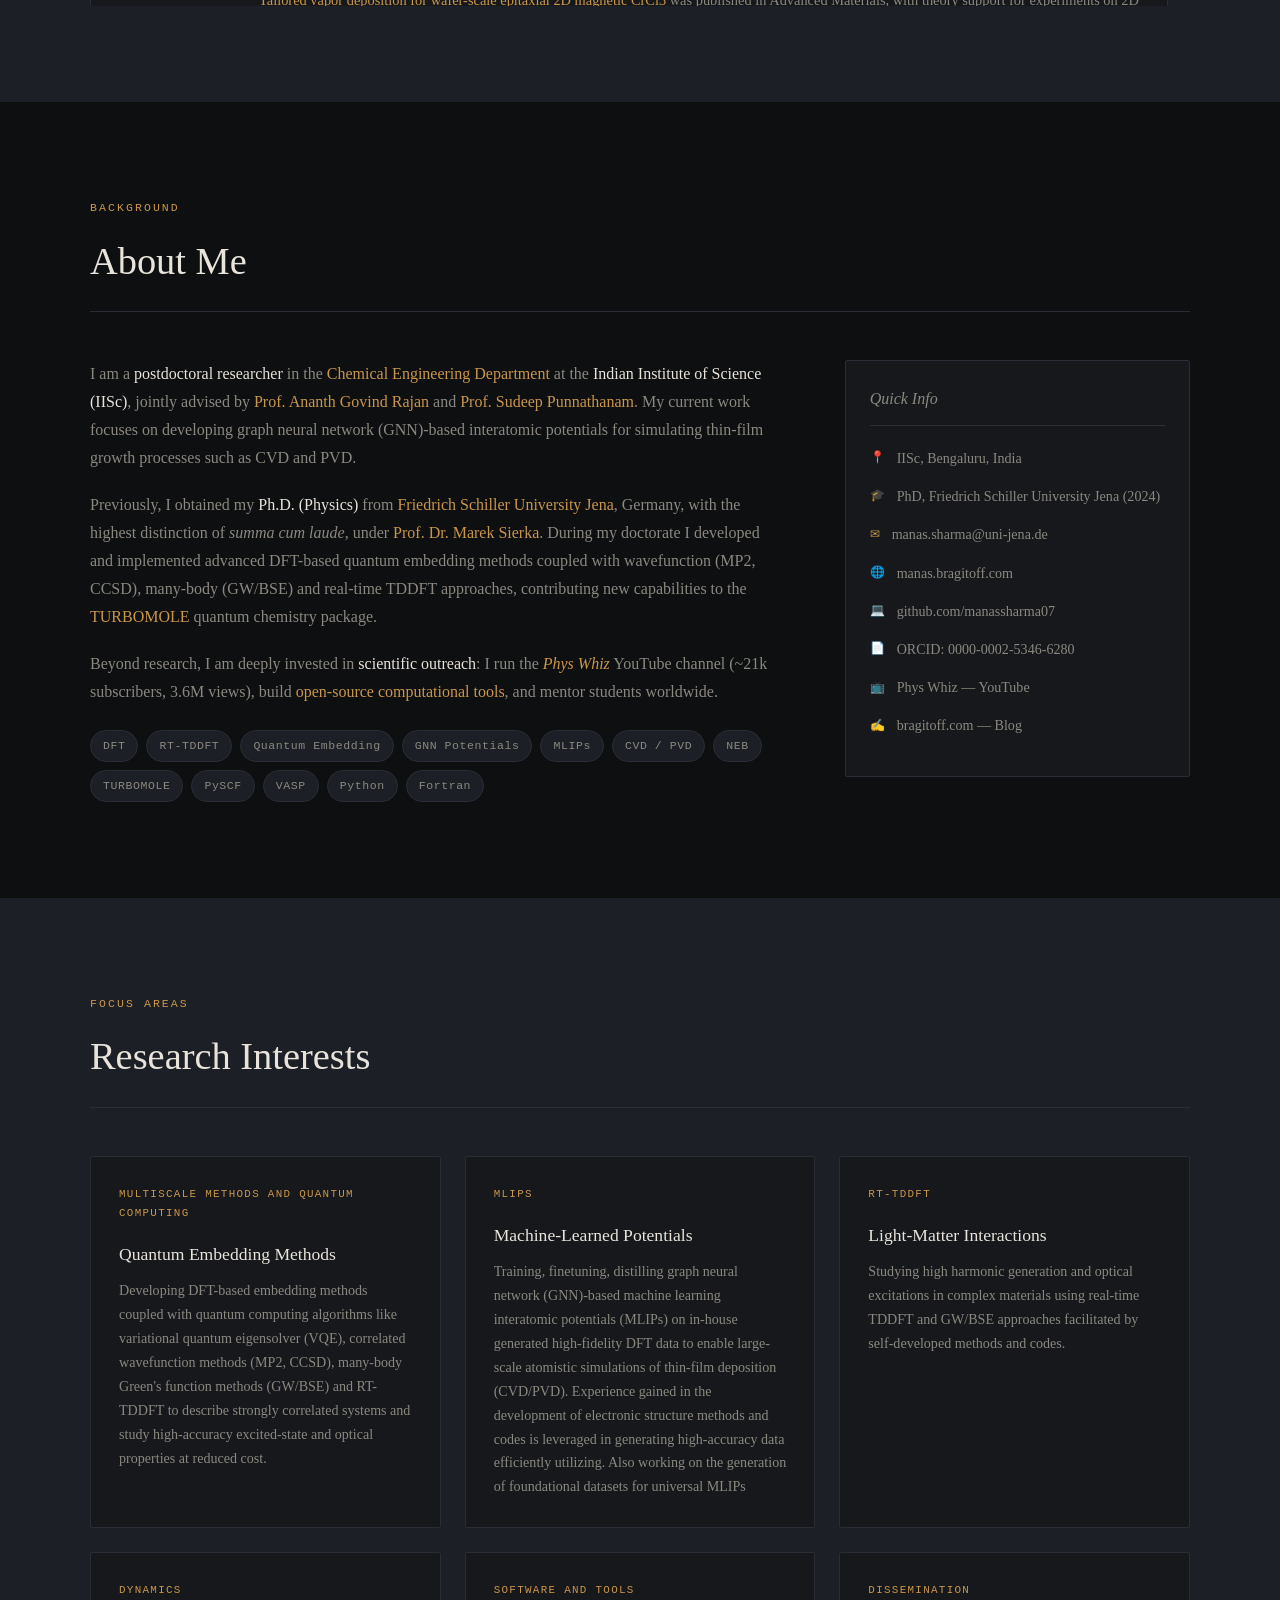
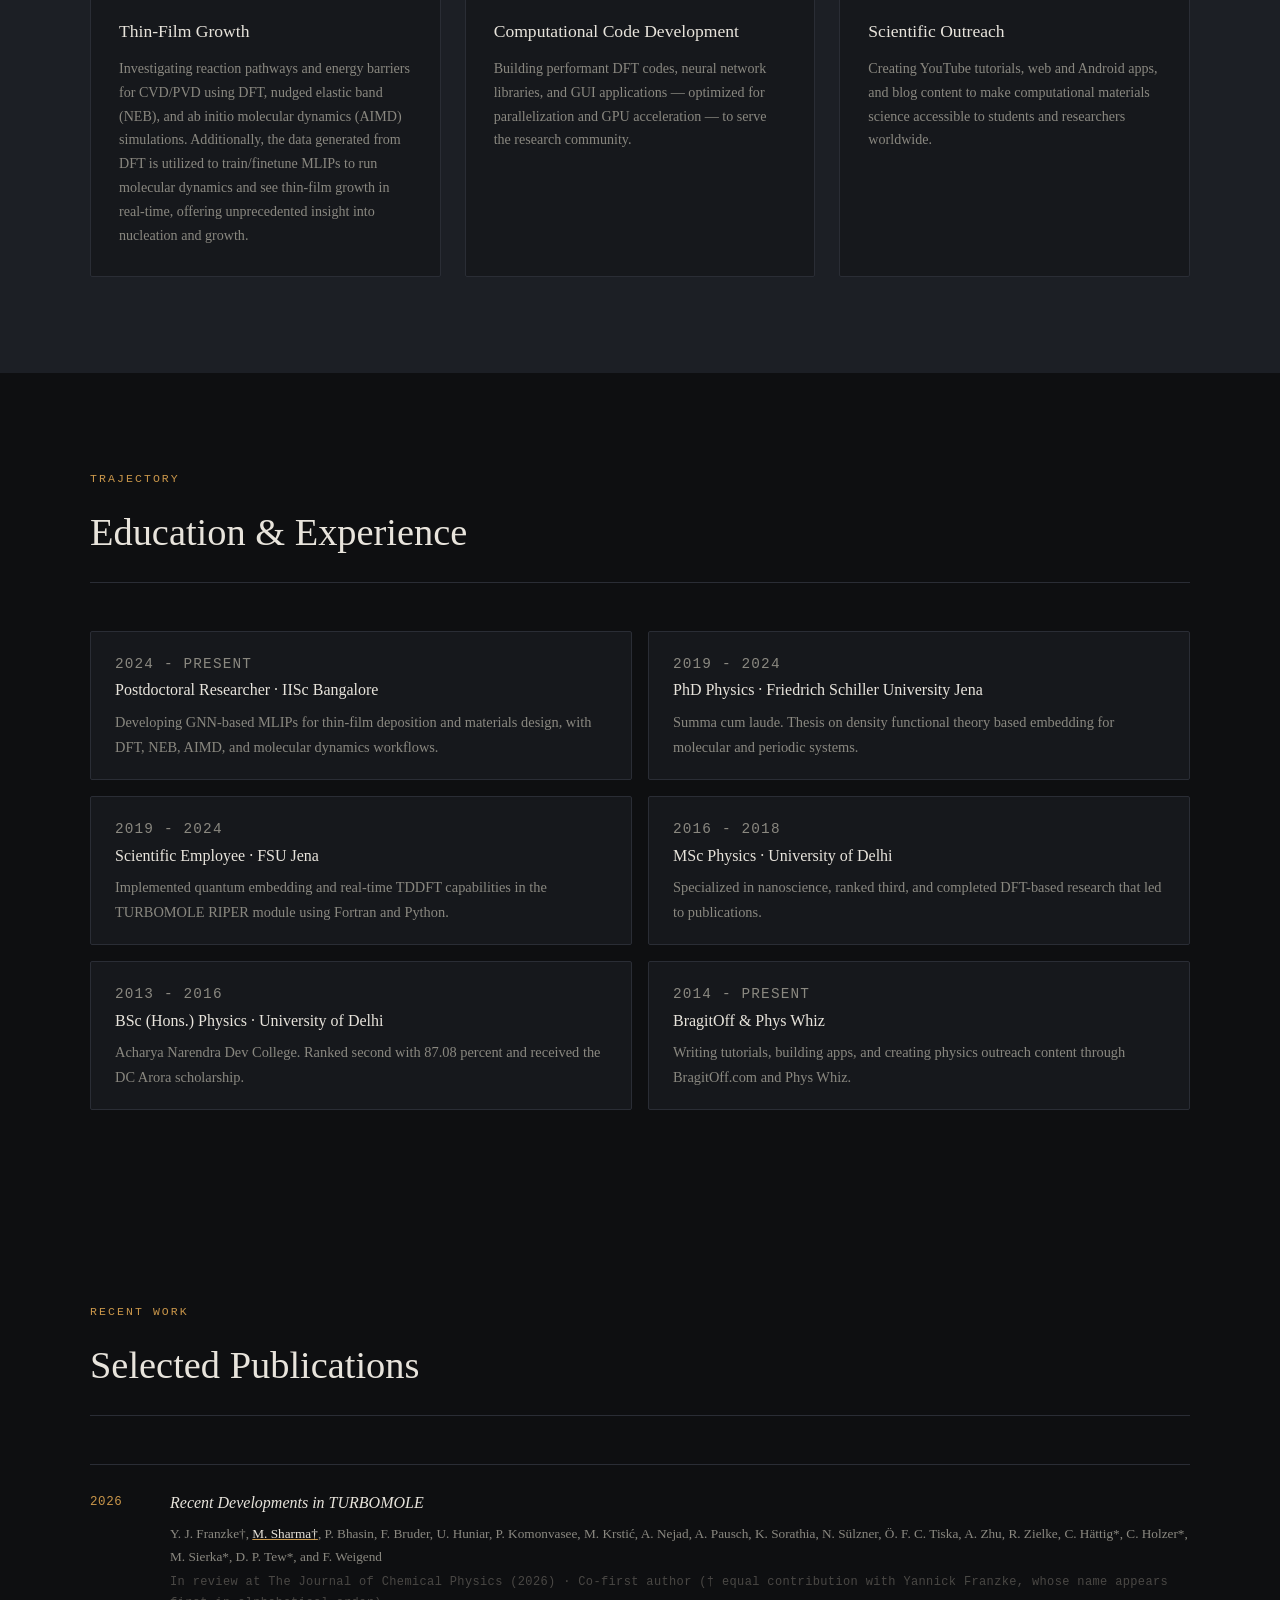
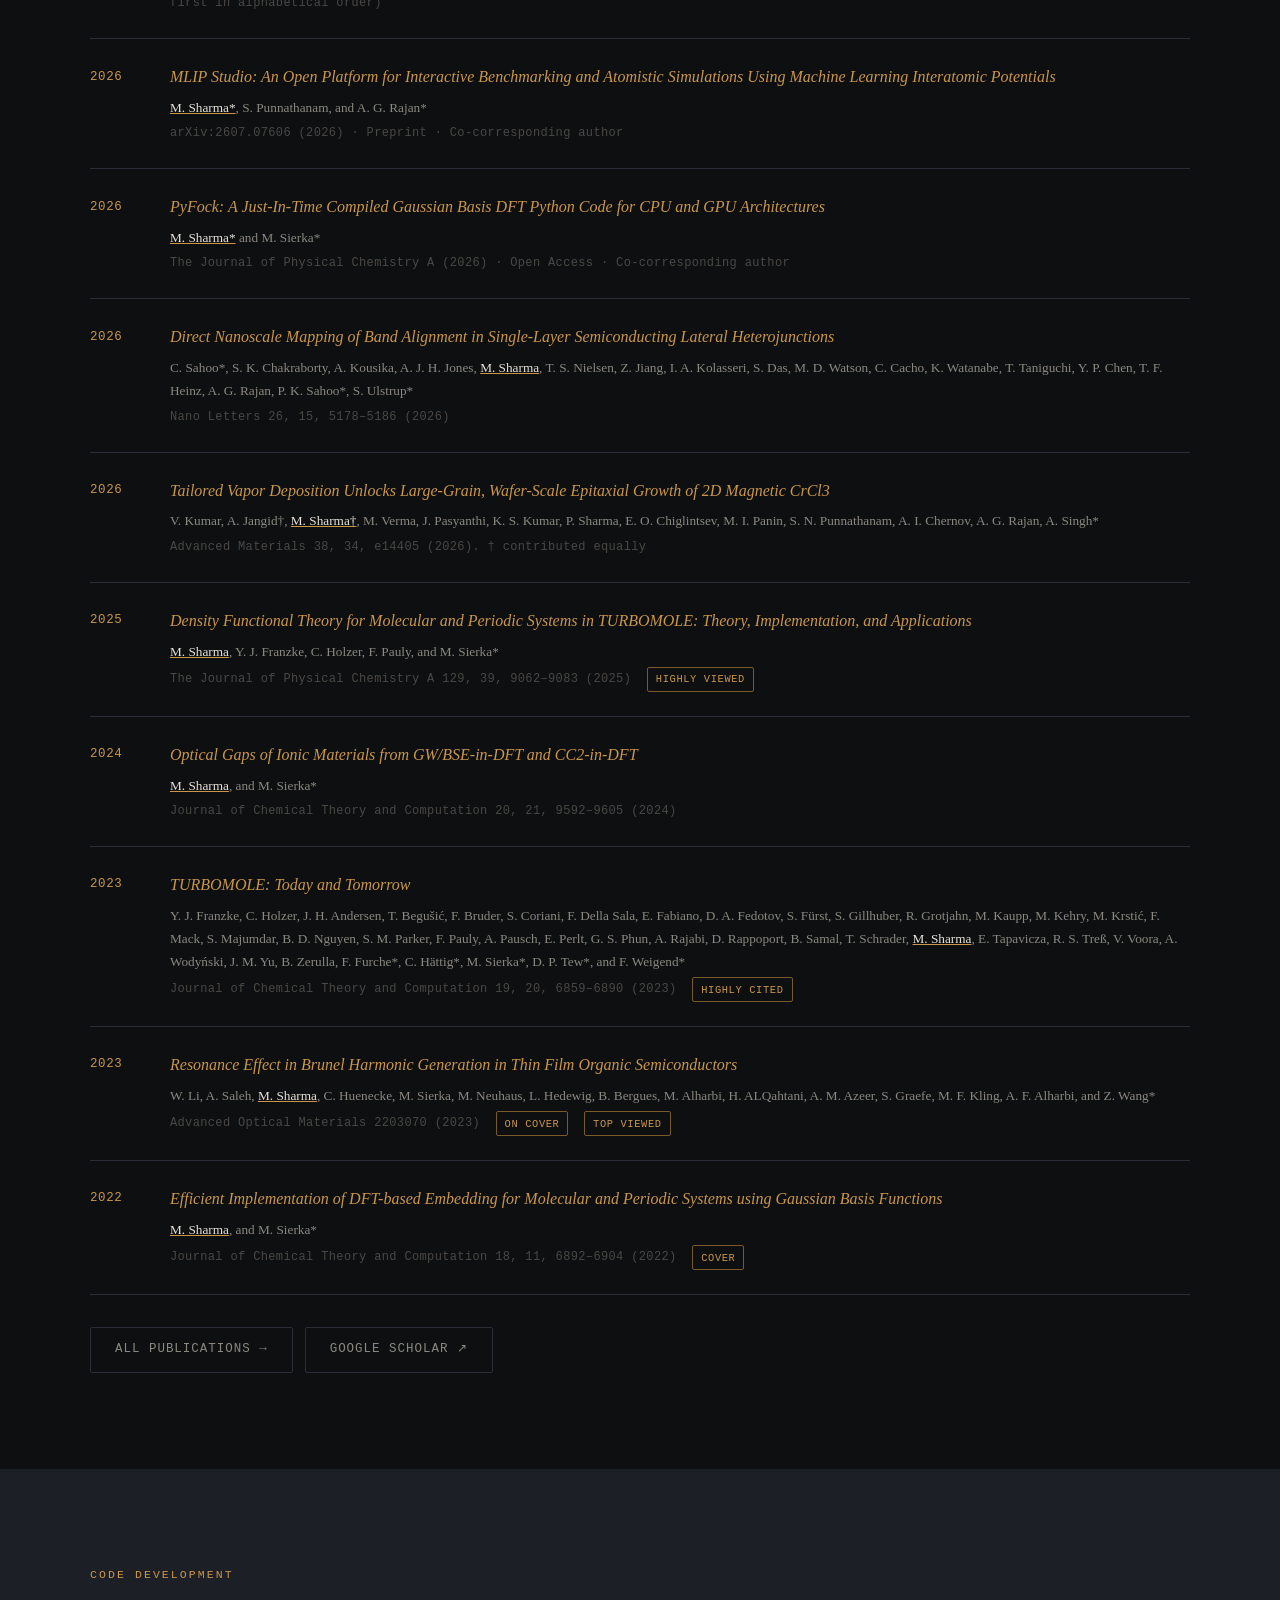
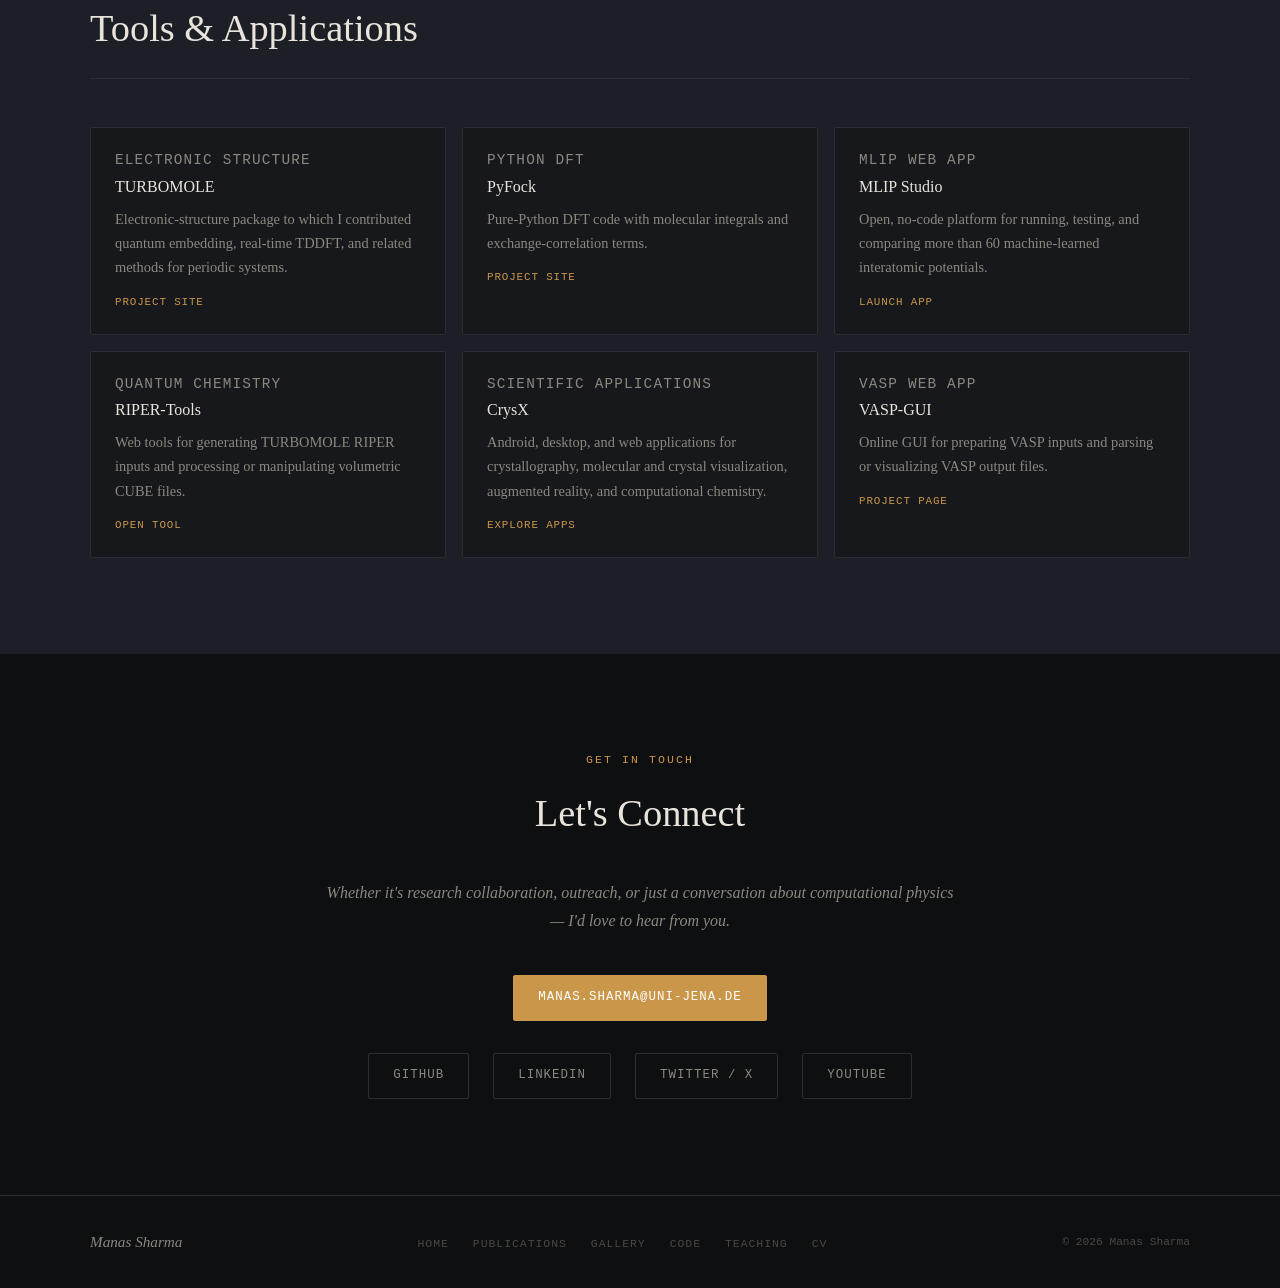
==== commit 7120a1d3: "more updates" ====
--- a/HTML_Website/index.html
+++ b/HTML_Website/index.html
@@ -1095,6 +1095,13 @@
 
       <div class="news-list" tabindex="0" aria-label="Scrollable news updates">
         <article class="news-item anim anim-d1">
+          <span class="news-date">Aug 2026</span>
+          <div>
+            <h3>PyFock article published open access</h3>
+            <p><a href="https://doi.org/10.1021/acs.jpca.6c03727" target="_blank" rel="noopener noreferrer">PyFock: A Just-In-Time Compiled Gaussian Basis DFT Python Code for CPU and GPU Architectures</a> was published open access in The Journal of Physical Chemistry A.</p>
+          </div>
+        </article>
+        <article class="news-item anim anim-d1">
           <span class="news-date">Jul 17, 2026</span>
           <div>
             <h3>NPDF awarded</h3>
@@ -1415,9 +1422,9 @@
         <li class="pub-item anim anim-d2">
           <span class="pub-year">2026</span>
           <div class="pub-content">
-            <p class="pub-title"><a href="https://doi.org/10.26434/chemrxiv.15003943/v1" target="_blank" rel="noopener noreferrer">PyFock: A Just-In-Time Compiled Gaussian Basis DFT Python Code for CPU and GPU Architectures</a></p>
+            <p class="pub-title"><a href="https://doi.org/10.1021/acs.jpca.6c03727" target="_blank" rel="noopener noreferrer">PyFock: A Just-In-Time Compiled Gaussian Basis DFT Python Code for CPU and GPU Architectures</a></p>
             <p class="pub-authors"><strong>M. Sharma*</strong> and M. Sierka*</p>
-            <p class="pub-journal">ChemRxiv (2026) · Preprint · In review at The Journal of Physical Chemistry A · Co-corresponding author</p>
+            <p class="pub-journal">The Journal of Physical Chemistry A (2026) · Open Access · Co-corresponding author</p>
           </div>
         </li>
 
@@ -1444,7 +1451,7 @@
           <div class="pub-content">
             <p class="pub-title"><a href="https://doi.org/10.1021/acs.jpca.5c02937" target="_blank" rel="noopener noreferrer">Density Functional Theory for Molecular and Periodic Systems in TURBOMOLE: Theory, Implementation, and Applications</a></p>
             <p class="pub-authors"><strong>M. Sharma</strong>, Y. J. Franzke, C. Holzer, F. Pauly, and M. Sierka*</p>
-            <p class="pub-journal">J. Phys. Chem. A 129, 39, 9062–9083 (2025)
+            <p class="pub-journal">The Journal of Physical Chemistry A 129, 39, 9062–9083 (2025)
               <span class="pub-badge">Highly Viewed</span>
             </p>
           </div>
@@ -1455,7 +1462,7 @@
           <div class="pub-content">
             <p class="pub-title"><a href="https://doi.org/10.1021/acs.jctc.4c00819" target="_blank" rel="noopener noreferrer">Optical Gaps of Ionic Materials from GW/BSE-in-DFT and CC2-in-DFT</a></p>
             <p class="pub-authors"><strong>M. Sharma</strong>, and M. Sierka*</p>
-            <p class="pub-journal">J. Chem. Theo. Comput. 20, 21, 9592–9605 (2024)</p>
+            <p class="pub-journal">Journal of Chemical Theory and Computation 20, 21, 9592–9605 (2024)</p>
           </div>
         </li>
 
@@ -1464,7 +1471,7 @@
           <div class="pub-content">
             <p class="pub-title"><a href="https://doi.org/10.1021/acs.jctc.3c00347" target="_blank" rel="noopener noreferrer">TURBOMOLE: Today and Tomorrow</a></p>
             <p class="pub-authors">Y. J. Franzke, C. Holzer, J. H. Andersen, T. Begušić, F. Bruder, S. Coriani, F. Della Sala, E. Fabiano, D. A. Fedotov, S. Fürst, S. Gillhuber, R. Grotjahn, M. Kaupp, M. Kehry, M. Krstić, F. Mack, S. Majumdar, B. D. Nguyen, S. M. Parker, F. Pauly, A. Pausch, E. Perlt, G. S. Phun, A. Rajabi, D. Rappoport, B. Samal, T. Schrader, <strong>M. Sharma</strong>, E. Tapavicza, R. S. Treß, V. Voora, A. Wodyński, J. M. Yu, B. Zerulla, F. Furche*, C. Hättig*, M. Sierka*, D. P. Tew*, and F. Weigend*</p>
-            <p class="pub-journal">J. Chem. Theo. Comput. 19, 20, 6859–6890 (2023)
+            <p class="pub-journal">Journal of Chemical Theory and Computation 19, 20, 6859–6890 (2023)
               <span class="pub-badge">Highly Cited</span>
             </p>
           </div>
@@ -1475,7 +1482,7 @@
           <div class="pub-content">
             <p class="pub-title"><a href="https://doi.org/10.1002/adom.202203070" target="_blank" rel="noopener noreferrer">Resonance Effect in Brunel Harmonic Generation in Thin Film Organic Semiconductors</a></p>
             <p class="pub-authors">W. Li, A. Saleh, <strong>M. Sharma</strong>, C. Huenecke, M. Sierka, M. Neuhaus, L. Hedewig, B. Bergues, M. Alharbi, H. ALQahtani, A. M. Azeer, S. Graefe, M. F. Kling, A. F. Alharbi, and Z. Wang*</p>
-            <p class="pub-journal">Adv. Optical Mater. 2203070 (2023)
+            <p class="pub-journal">Advanced Optical Materials 2203070 (2023)
               <span class="pub-badge">On Cover</span>
               <span class="pub-badge">Top Viewed</span>
             </p>
@@ -1487,7 +1494,7 @@
           <div class="pub-content">
             <p class="pub-title"><a href="https://doi.org/10.1021/acs.jctc.2c00380" target="_blank" rel="noopener noreferrer">Efficient Implementation of DFT-based Embedding for Molecular and Periodic Systems using Gaussian Basis Functions</a></p>
             <p class="pub-authors"><strong>M. Sharma</strong>, and M. Sierka*</p>
-            <p class="pub-journal">J. Chem. Theo. Comput. 18, 11, 6892–6904 (2022)
+            <p class="pub-journal">Journal of Chemical Theory and Computation 18, 11, 6892–6904 (2022)
               <span class="pub-badge">Cover</span>
             </p>
           </div>
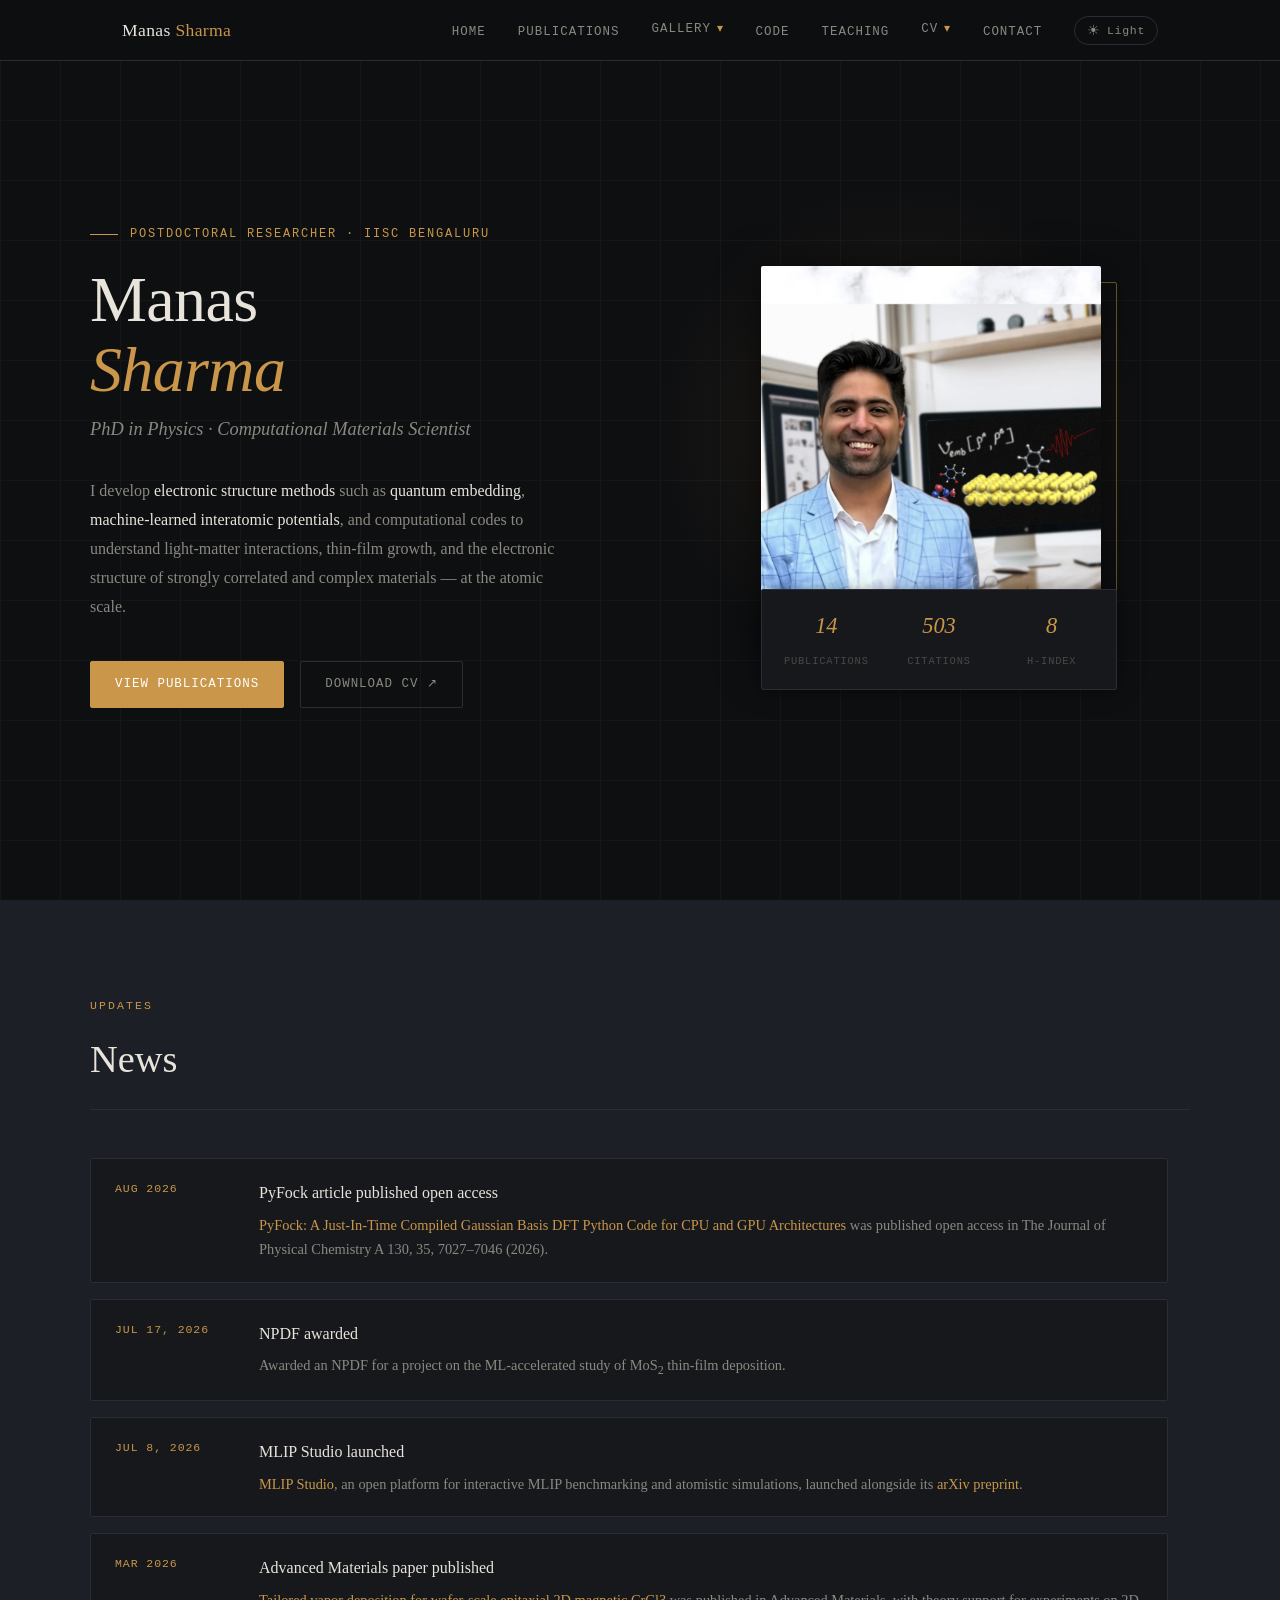
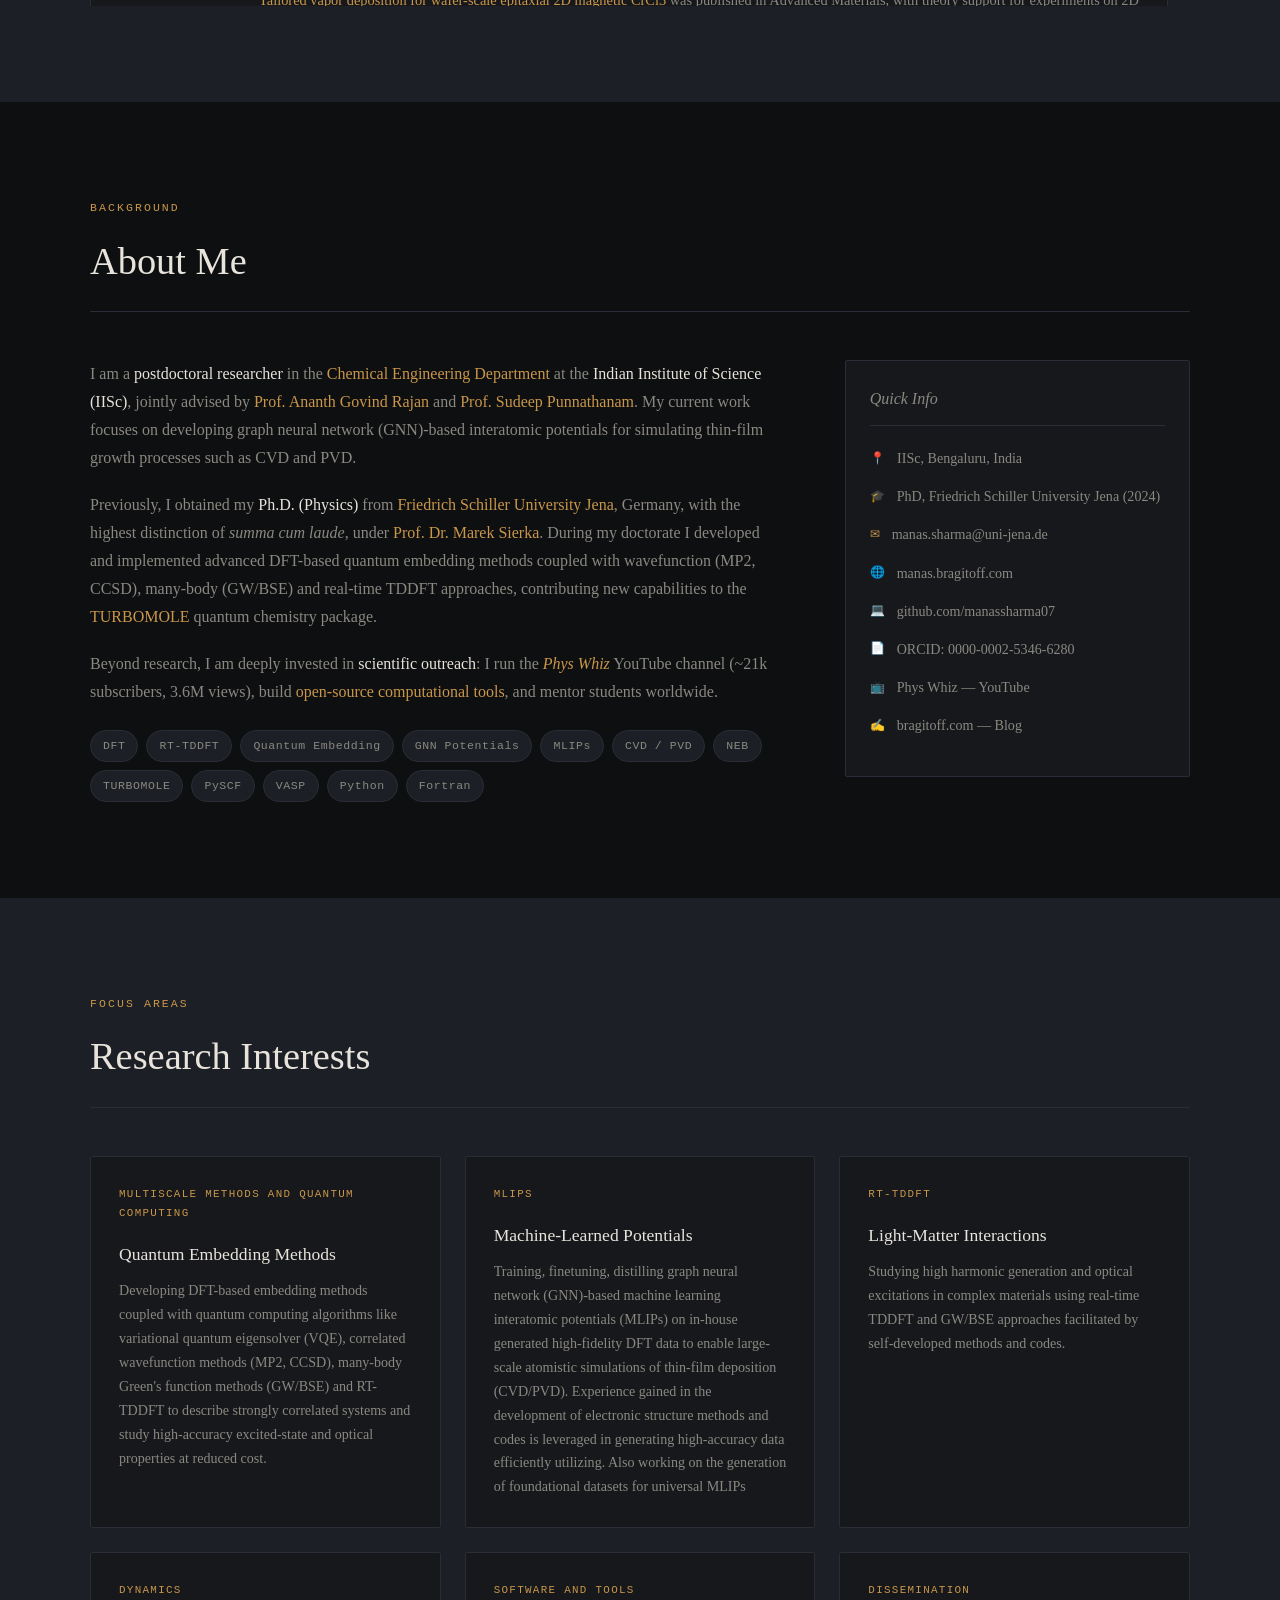
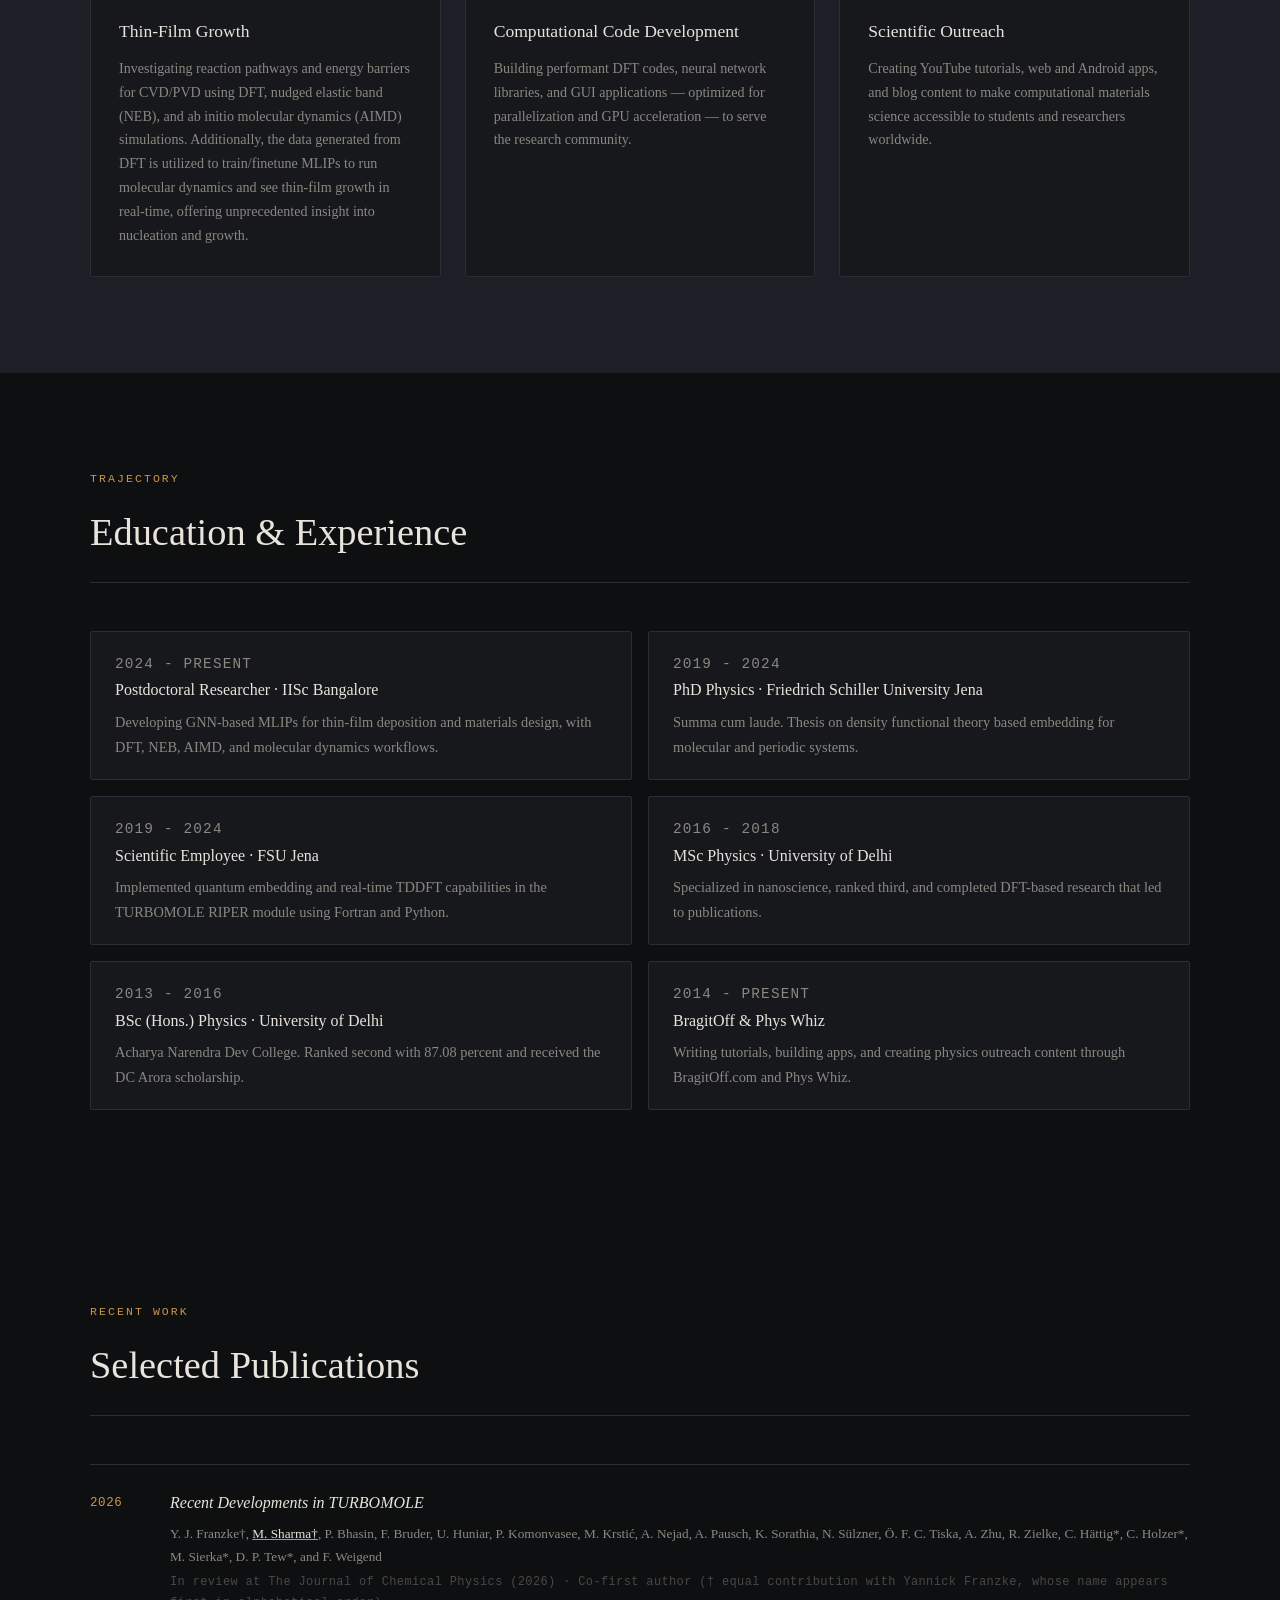
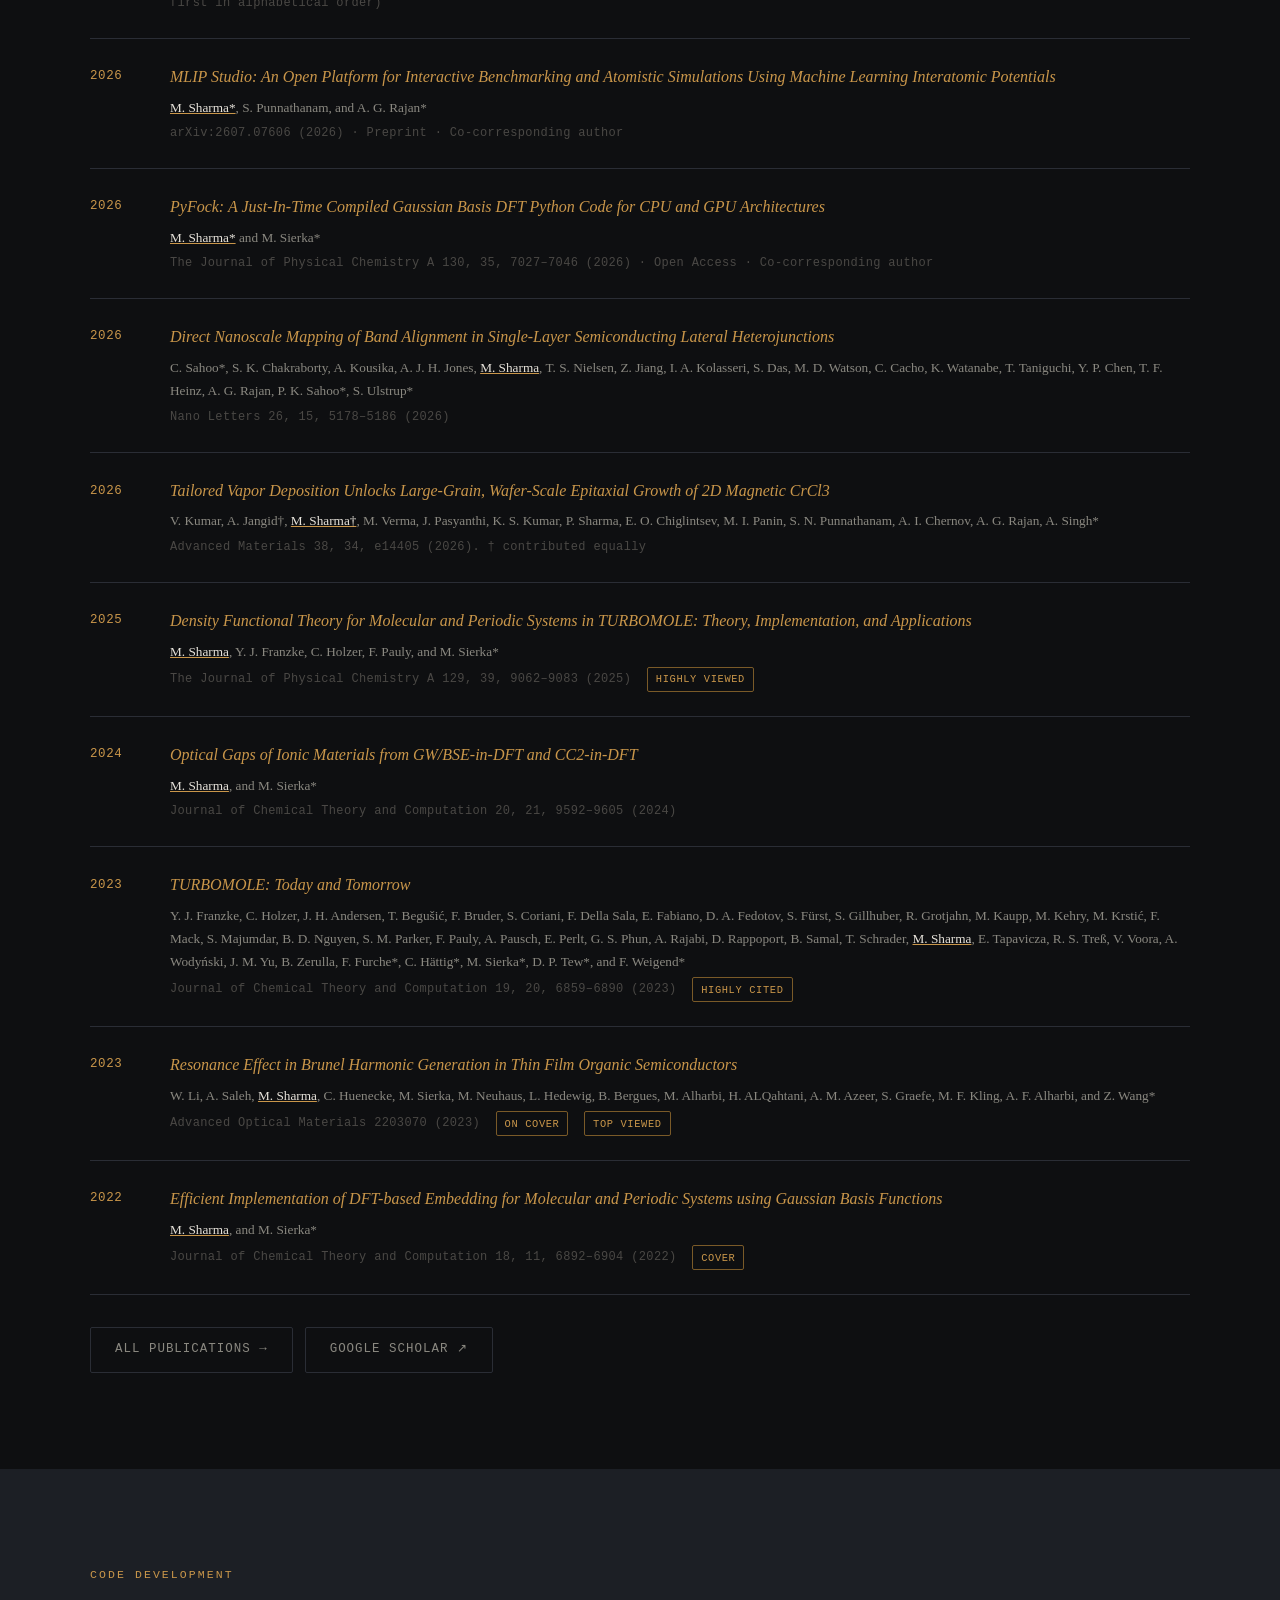
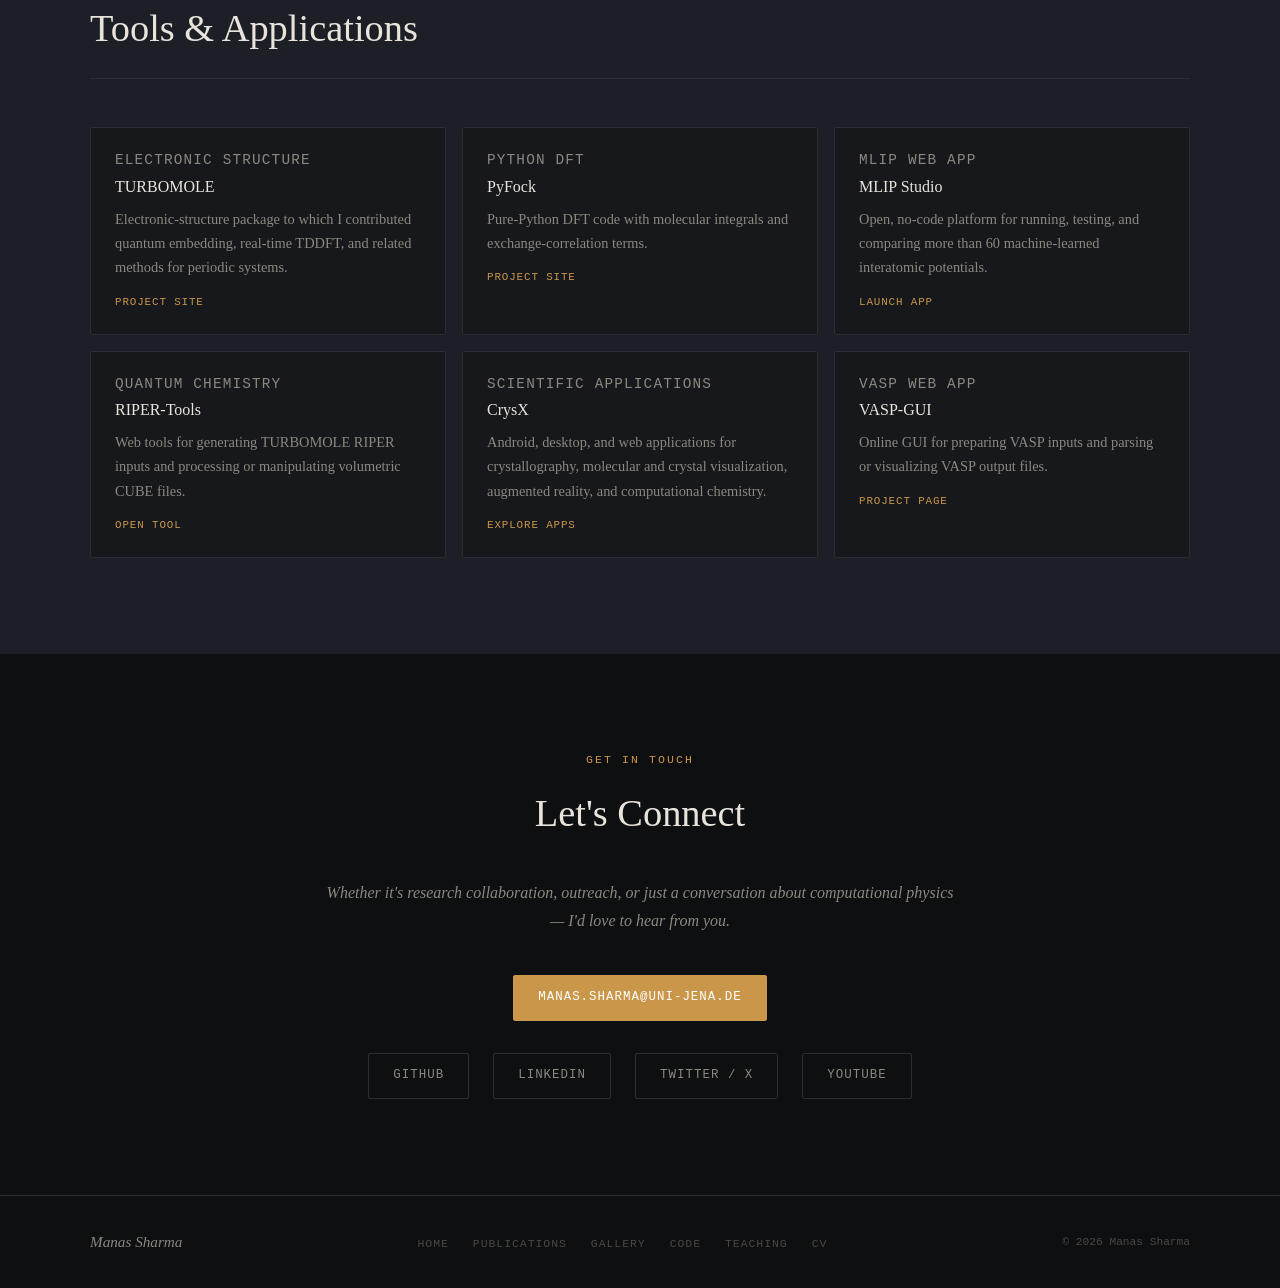
==== commit 1ac90b5b: "updated cv" ====
--- a/HTML_Website/index.html
+++ b/HTML_Website/index.html
@@ -1098,7 +1098,7 @@
           <span class="news-date">Aug 2026</span>
           <div>
             <h3>PyFock article published open access</h3>
-            <p><a href="https://doi.org/10.1021/acs.jpca.6c03727" target="_blank" rel="noopener noreferrer">PyFock: A Just-In-Time Compiled Gaussian Basis DFT Python Code for CPU and GPU Architectures</a> was published open access in The Journal of Physical Chemistry A.</p>
+            <p><a href="https://doi.org/10.1021/acs.jpca.6c03727" target="_blank" rel="noopener noreferrer">PyFock: A Just-In-Time Compiled Gaussian Basis DFT Python Code for CPU and GPU Architectures</a> was published open access in The Journal of Physical Chemistry A 130, 35, 7027–7046 (2026).</p>
           </div>
         </article>
         <article class="news-item anim anim-d1">
@@ -1424,7 +1424,7 @@
           <div class="pub-content">
             <p class="pub-title"><a href="https://doi.org/10.1021/acs.jpca.6c03727" target="_blank" rel="noopener noreferrer">PyFock: A Just-In-Time Compiled Gaussian Basis DFT Python Code for CPU and GPU Architectures</a></p>
             <p class="pub-authors"><strong>M. Sharma*</strong> and M. Sierka*</p>
-            <p class="pub-journal">The Journal of Physical Chemistry A (2026) · Open Access · Co-corresponding author</p>
+            <p class="pub-journal">The Journal of Physical Chemistry A 130, 35, 7027–7046 (2026) · Open Access · Co-corresponding author</p>
           </div>
         </li>
 
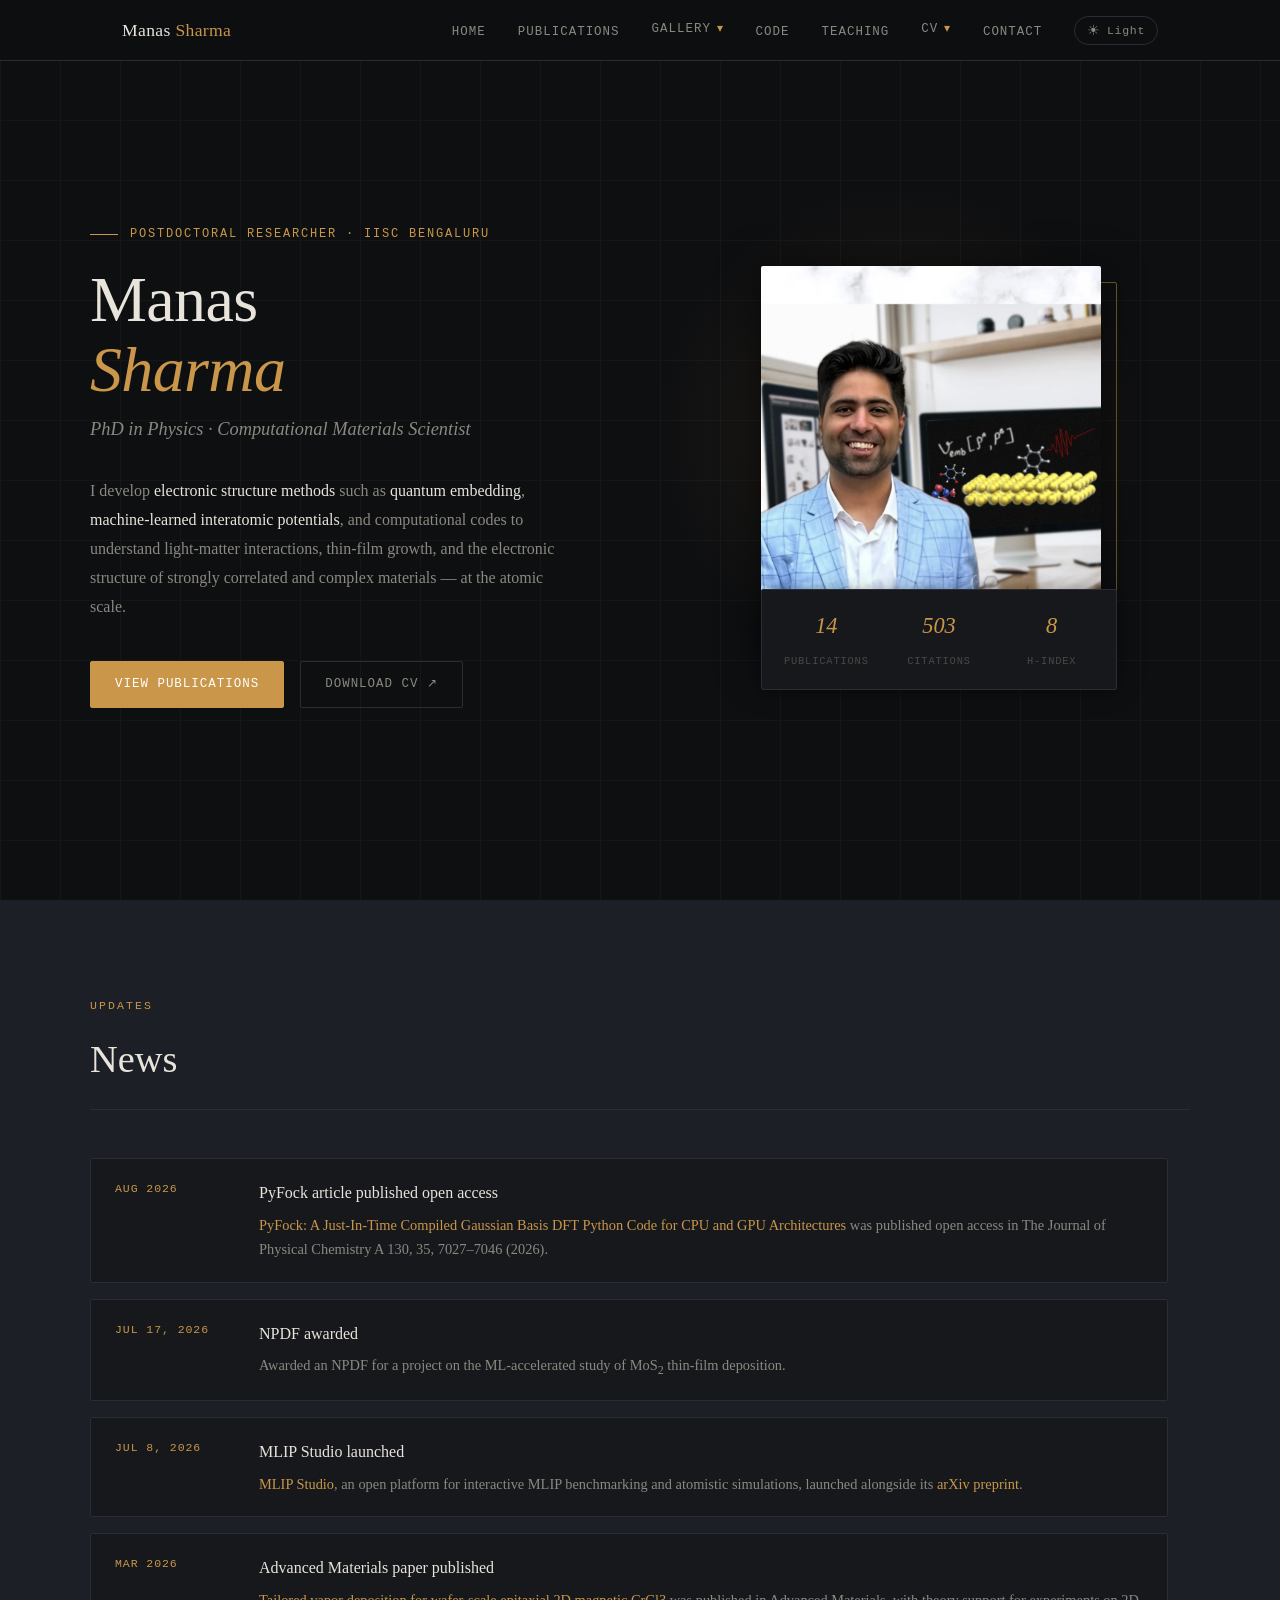
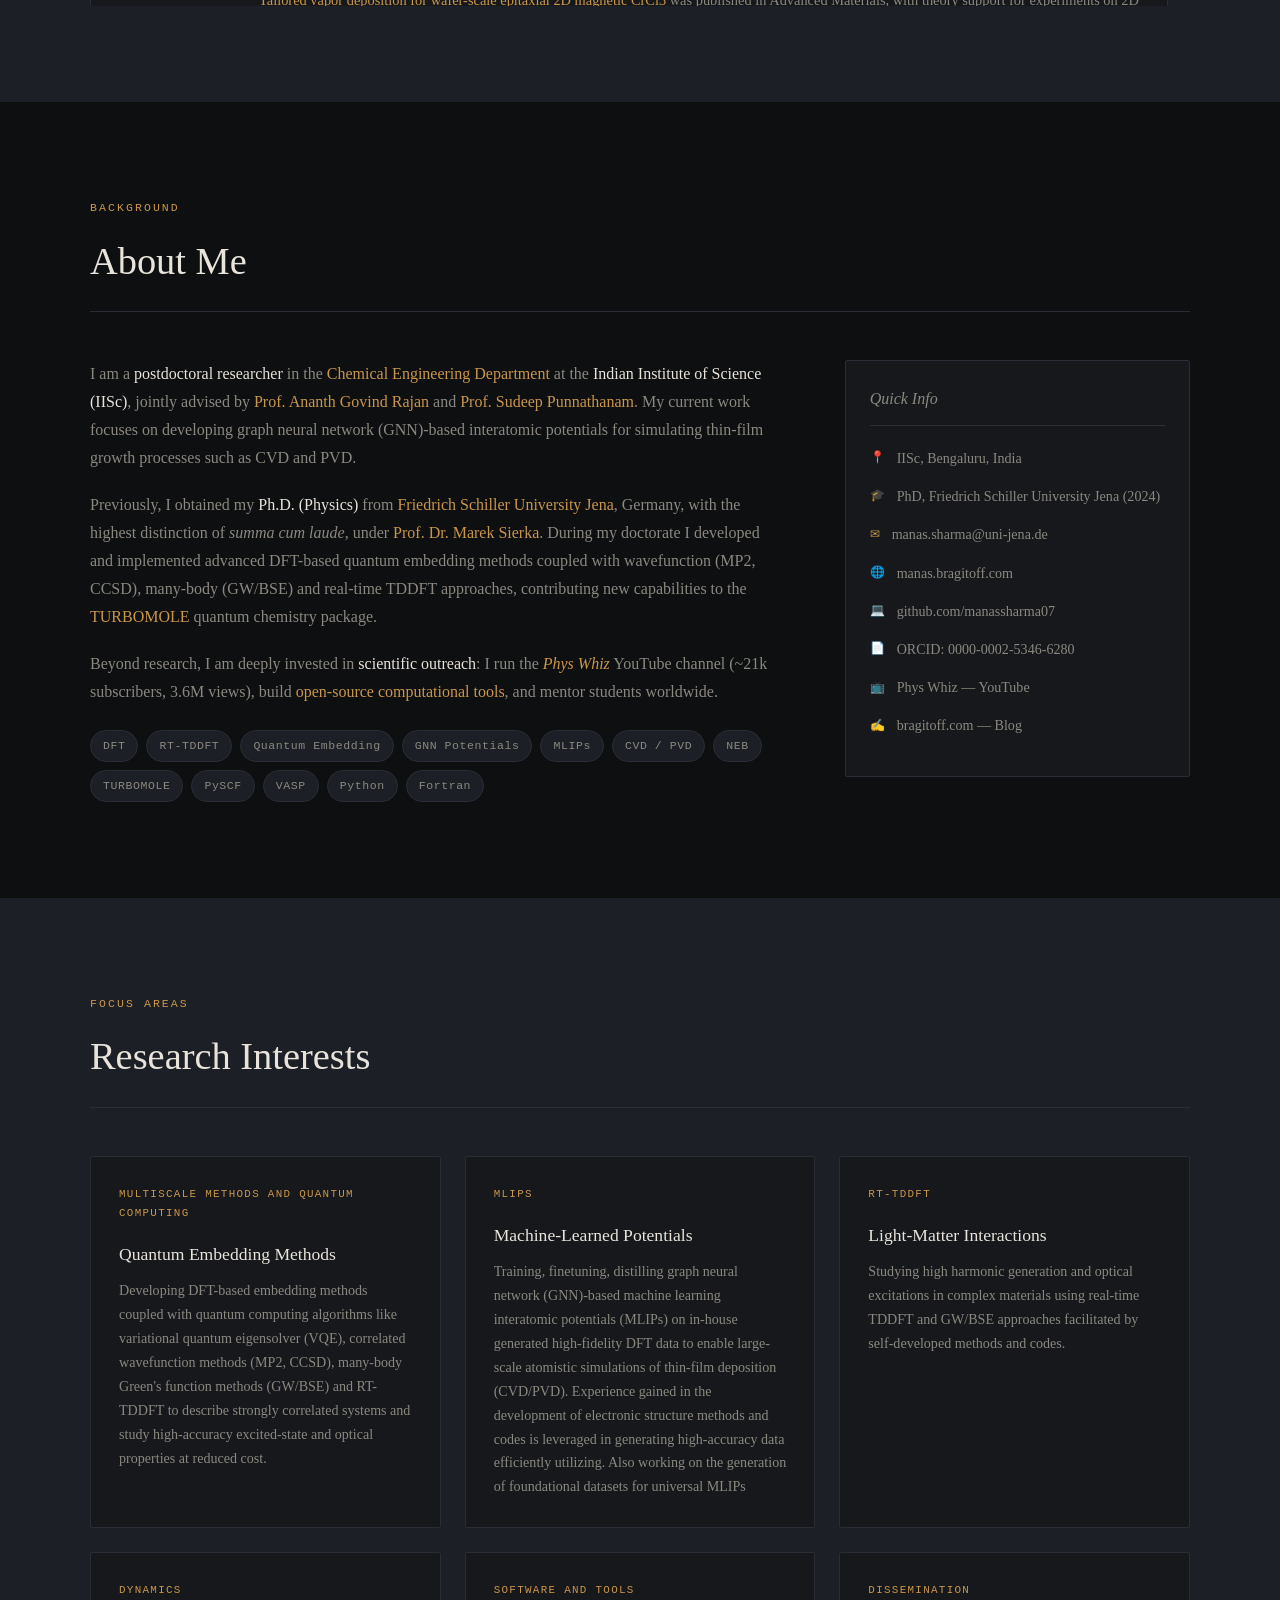
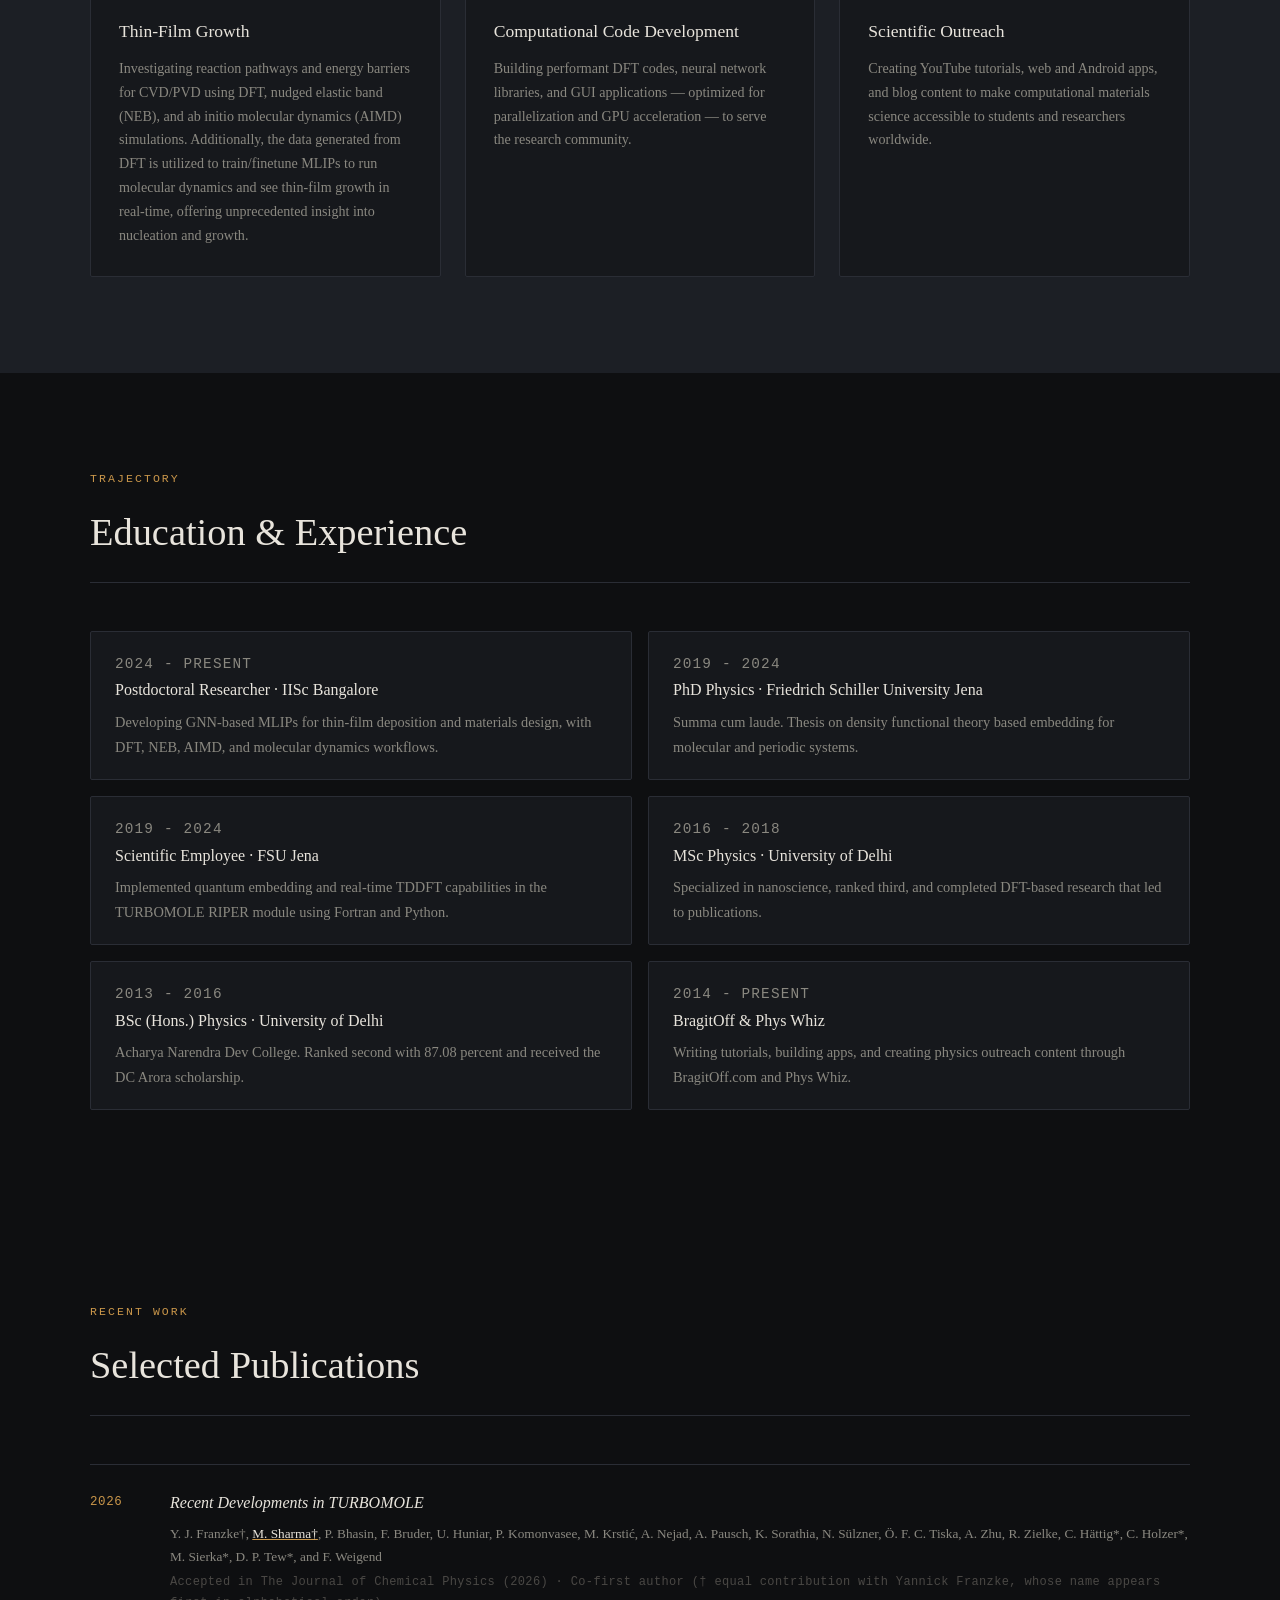
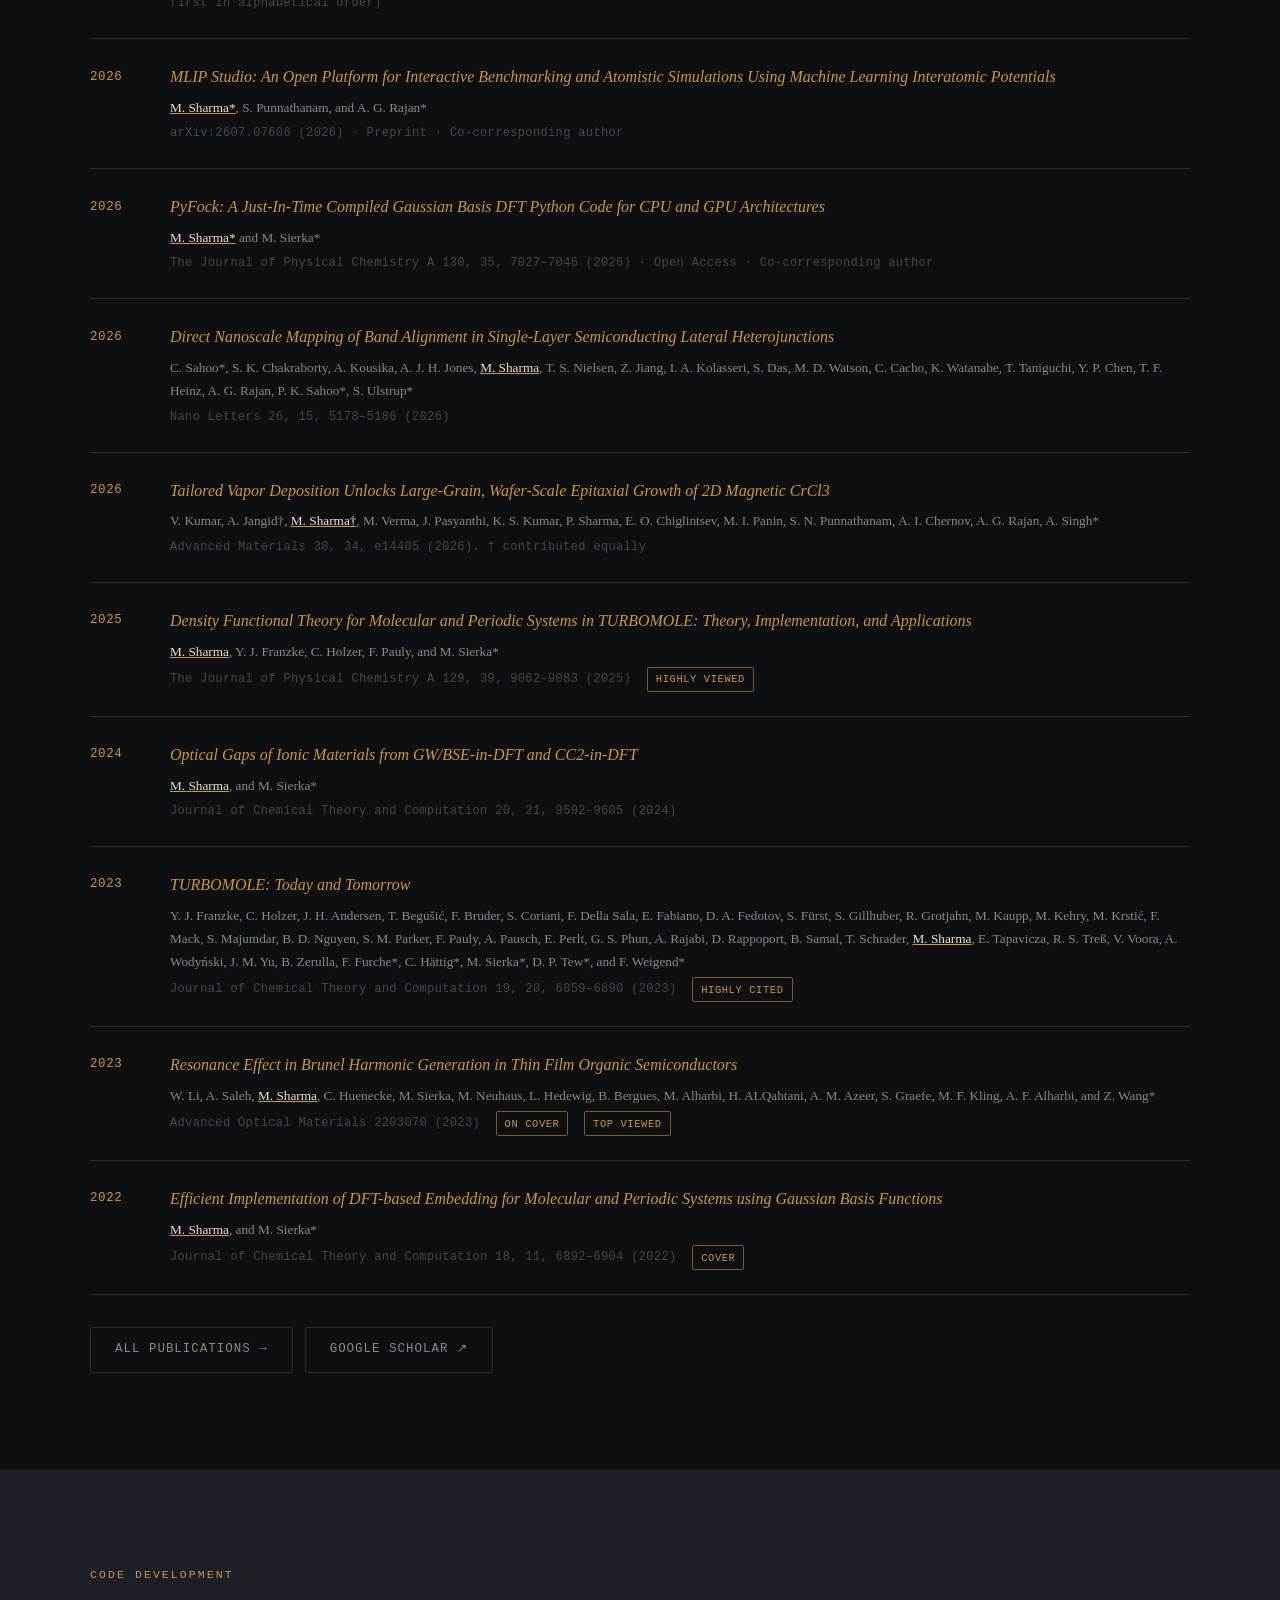
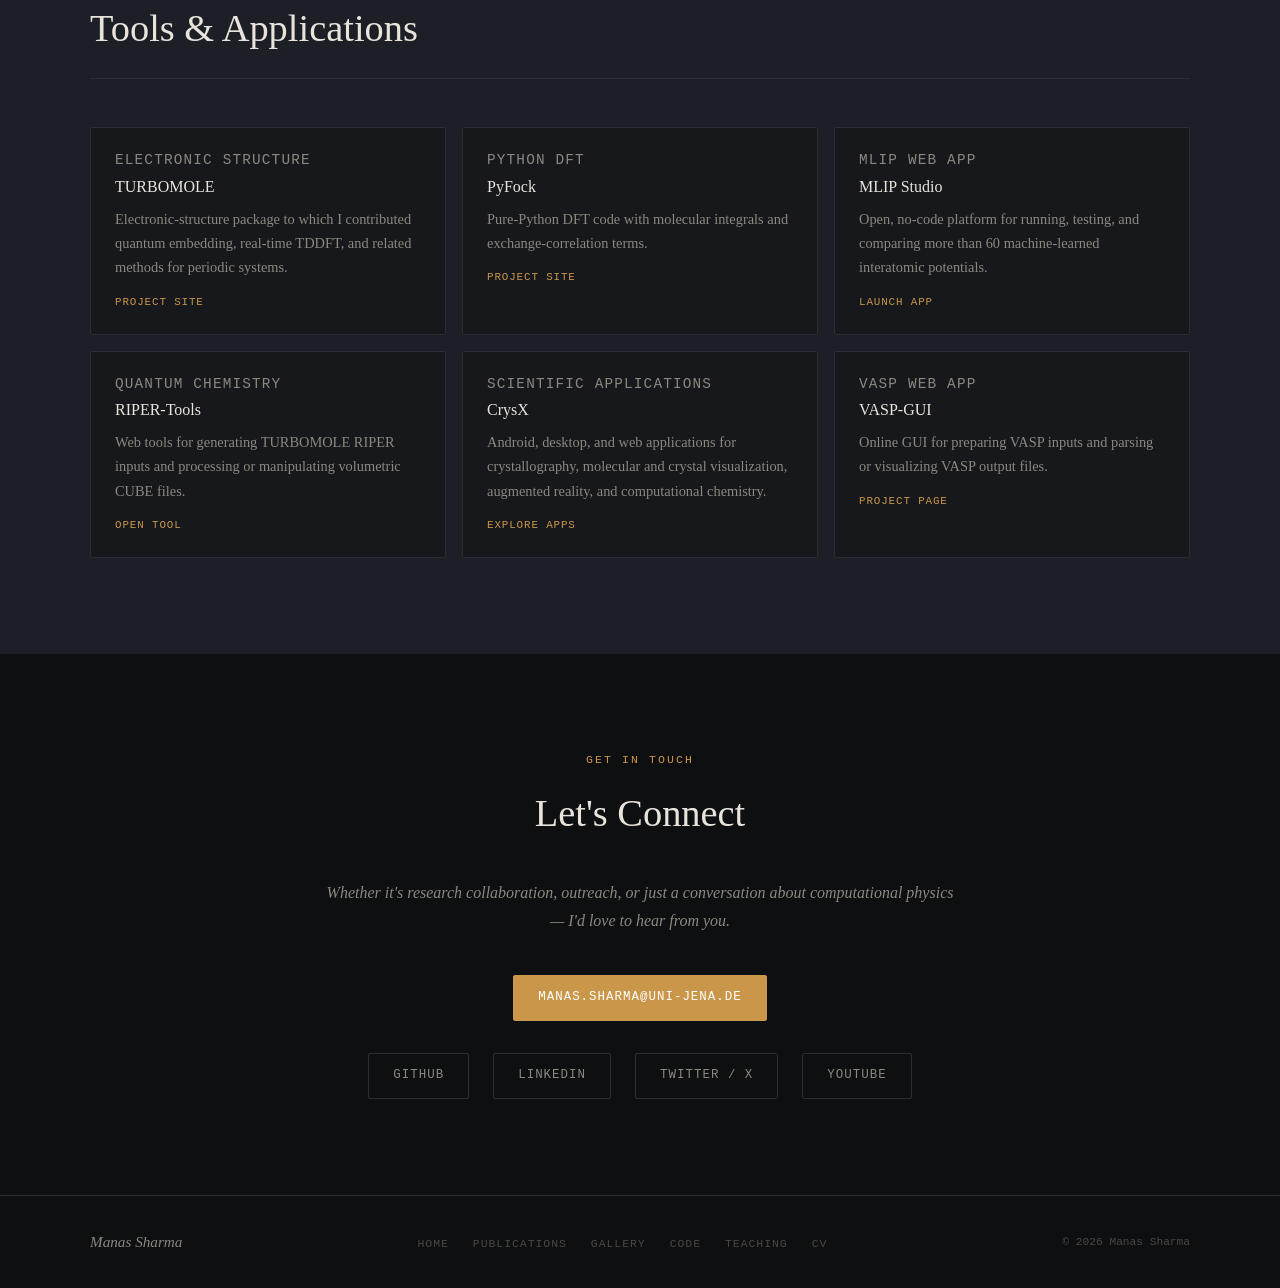
==== commit 89a21166: "updated cv pdf and website" ====
--- a/HTML_Website/index.html
+++ b/HTML_Website/index.html
@@ -1406,7 +1406,7 @@
           <div class="pub-content">
             <p class="pub-title">Recent Developments in TURBOMOLE</p>
             <p class="pub-authors">Y. J. Franzke&dagger;, <strong>M. Sharma&dagger;</strong>, P. Bhasin, F. Bruder, U. Huniar, P. Komonvasee, M. Krstić, A. Nejad, A. Pausch, K. Sorathia, N. Sülzner, Ö. F. C. Tiska, A. Zhu, R. Zielke, C. Hättig*, C. Holzer*, M. Sierka*, D. P. Tew*, and F. Weigend</p>
-            <p class="pub-journal">In review at The Journal of Chemical Physics (2026) · Co-first author (&dagger; equal contribution with Yannick Franzke, whose name appears first in alphabetical order)</p>
+            <p class="pub-journal">Accepted in The Journal of Chemical Physics (2026) · Co-first author (&dagger; equal contribution with Yannick Franzke, whose name appears first in alphabetical order)</p>
           </div>
         </li>
 
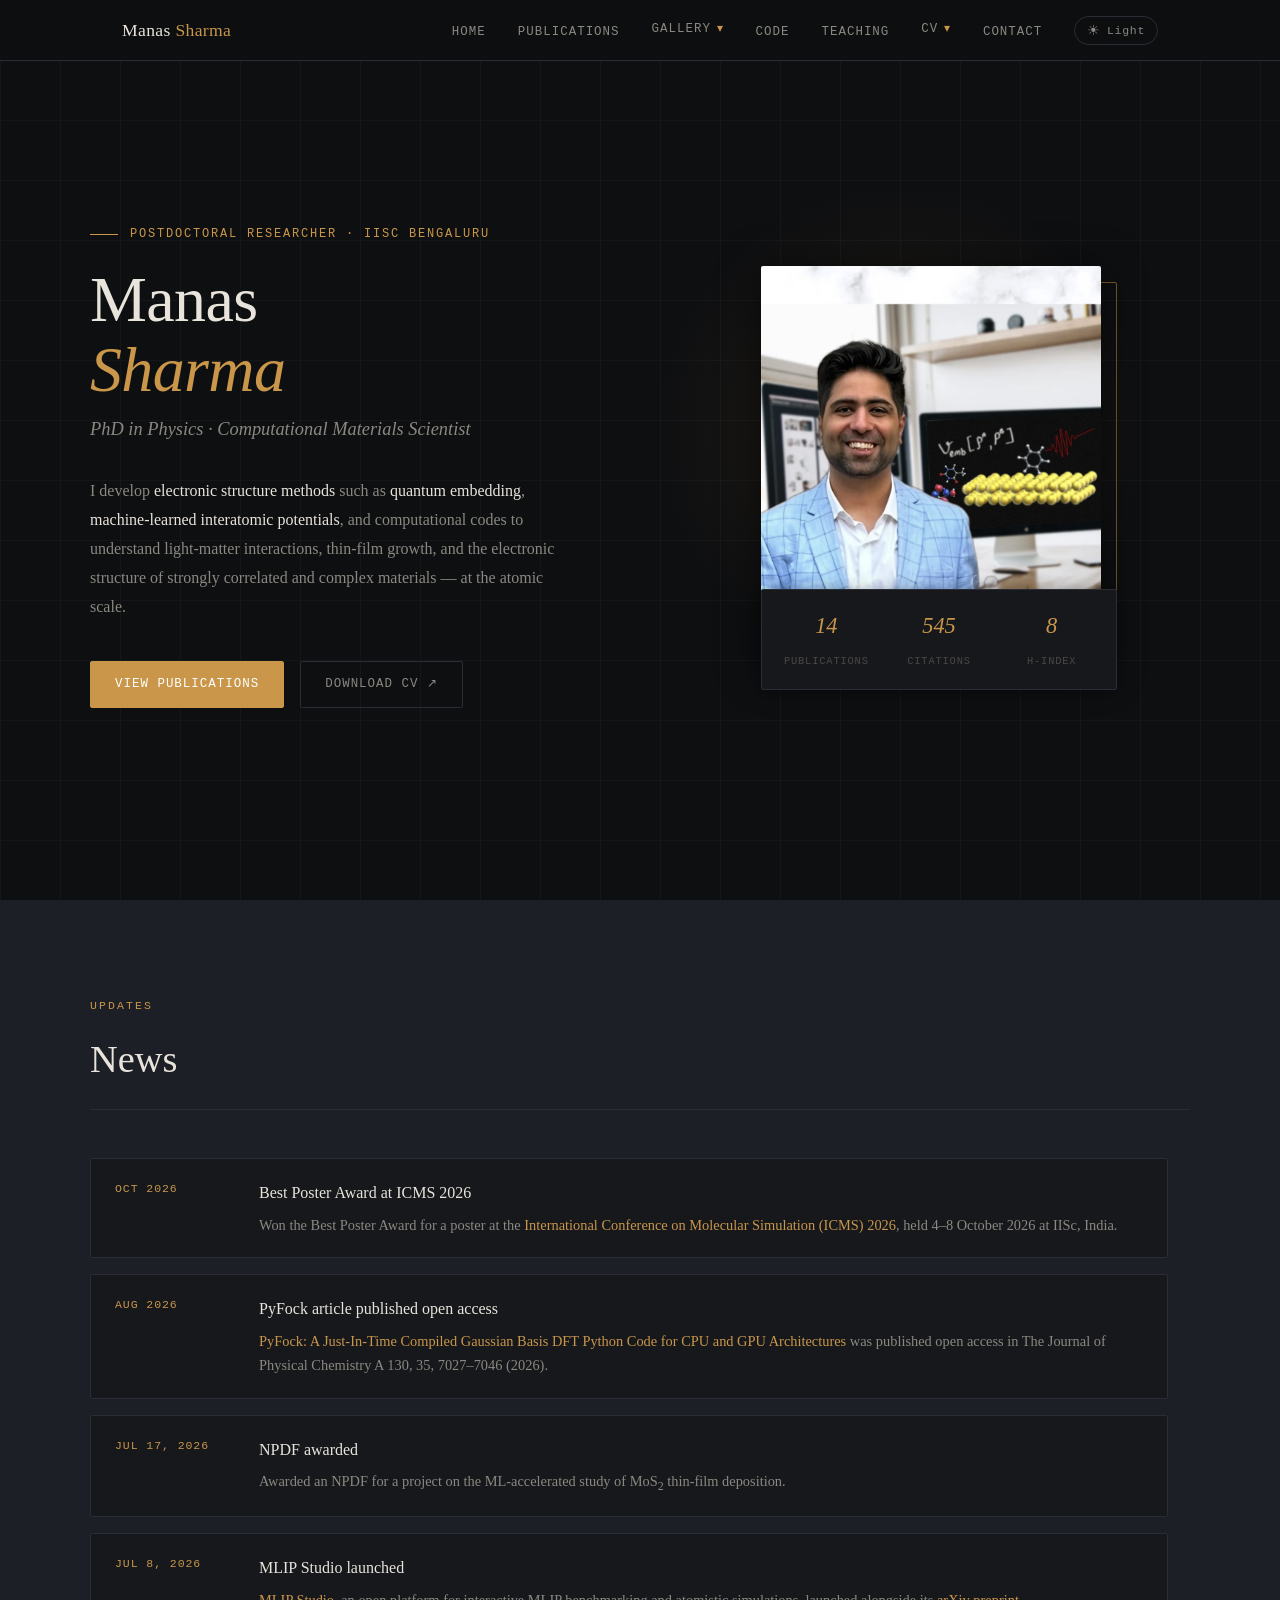
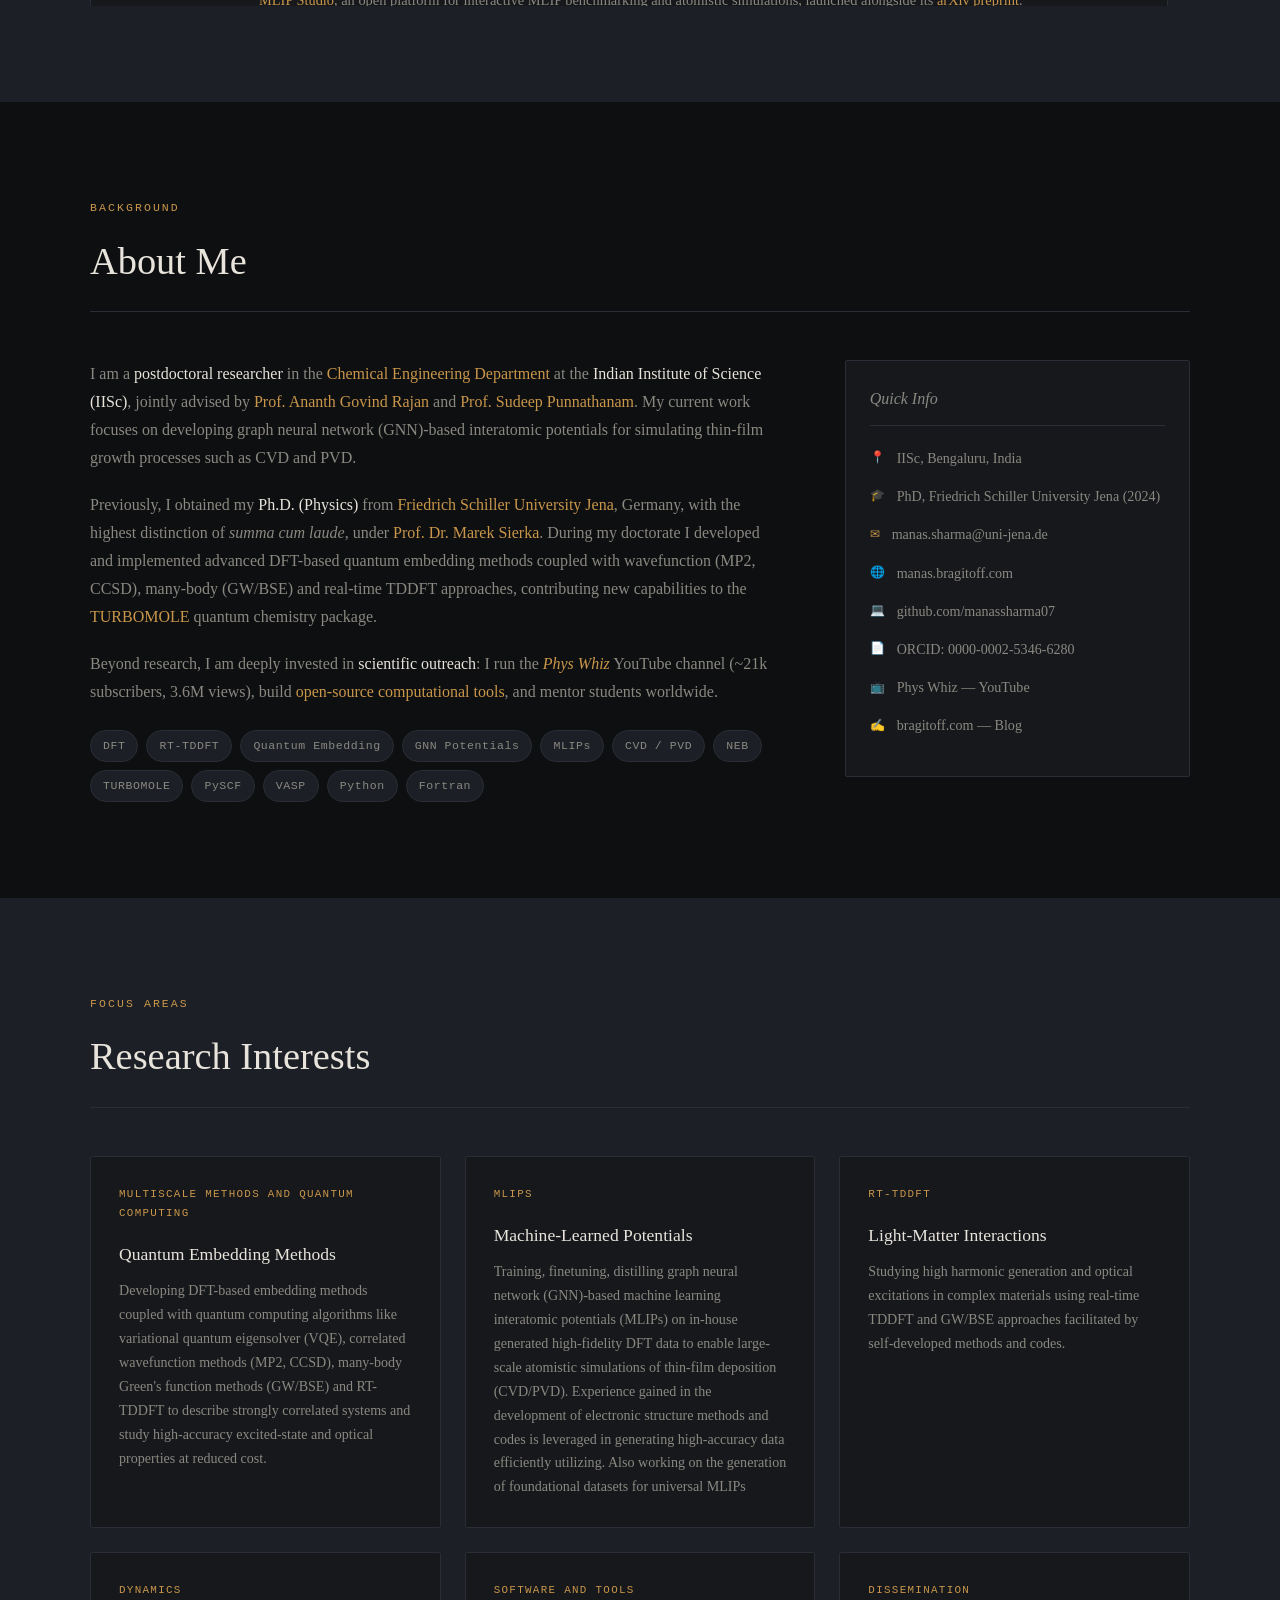
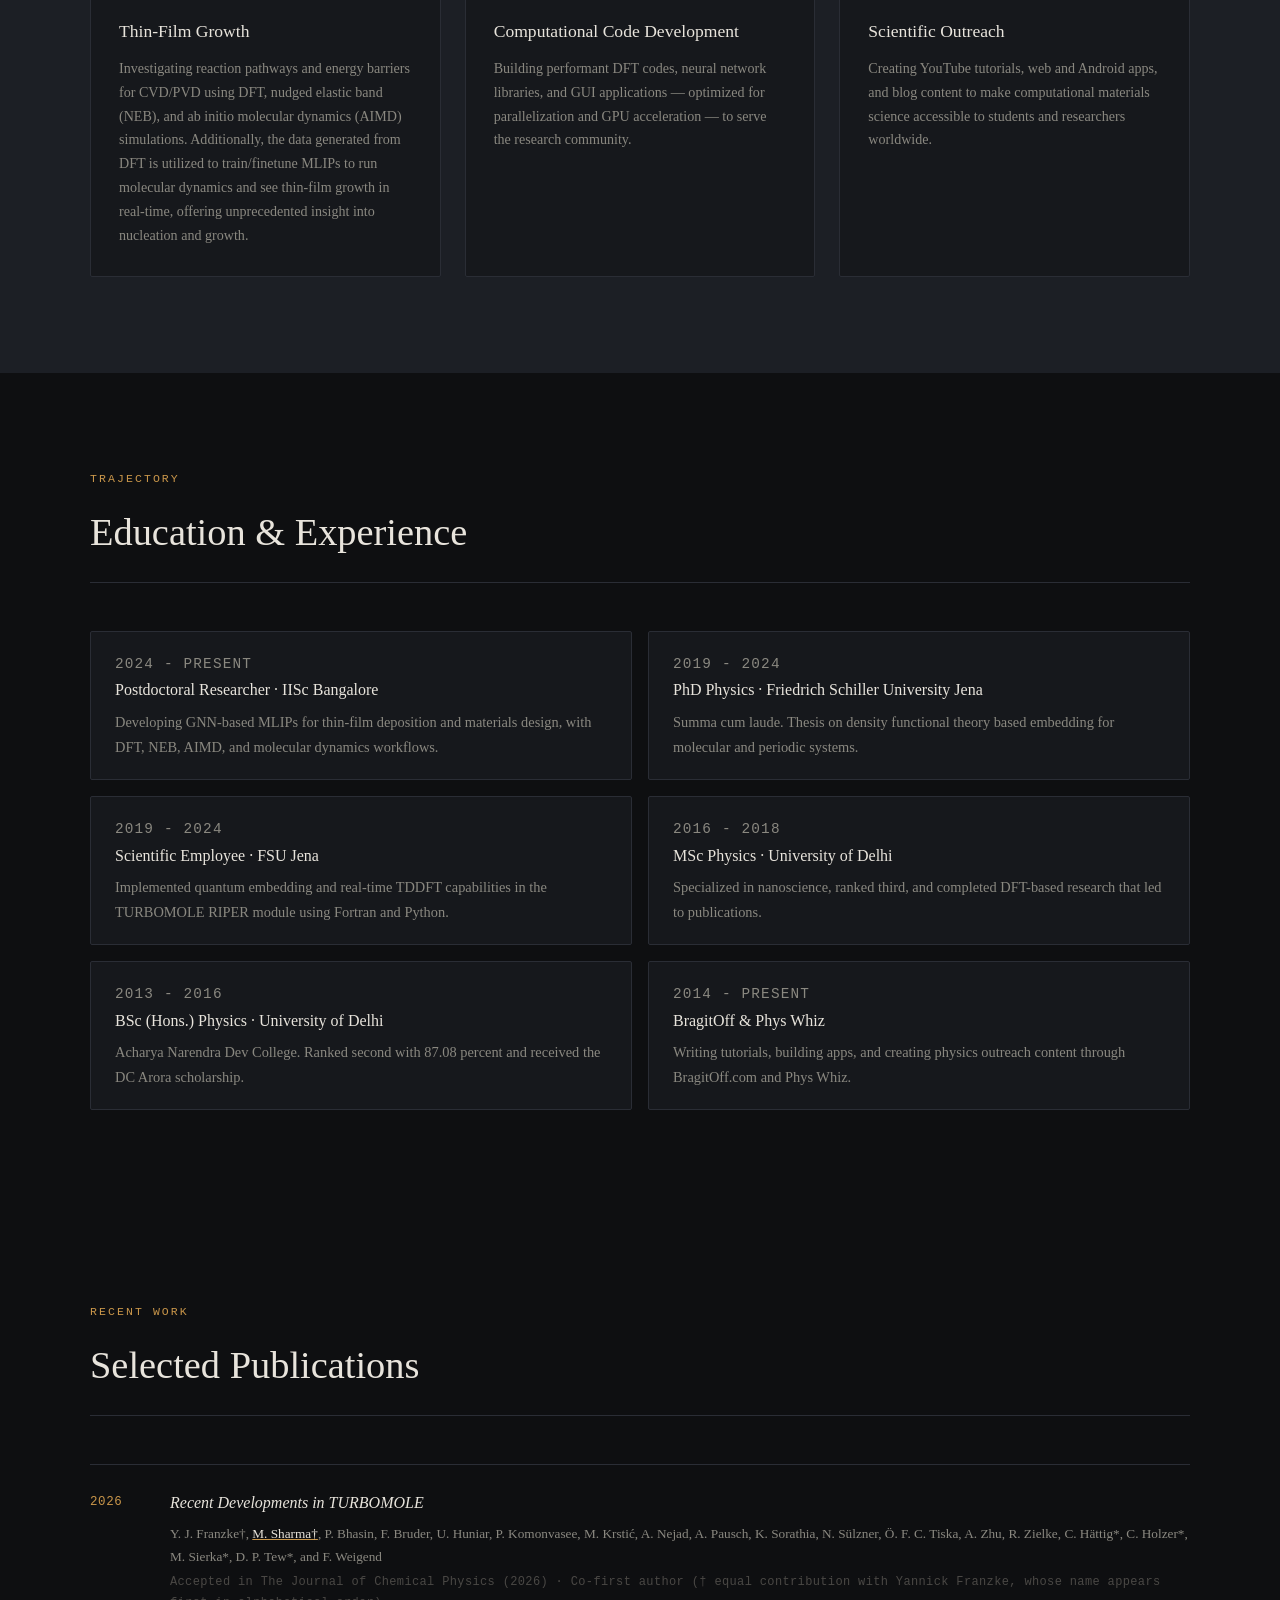
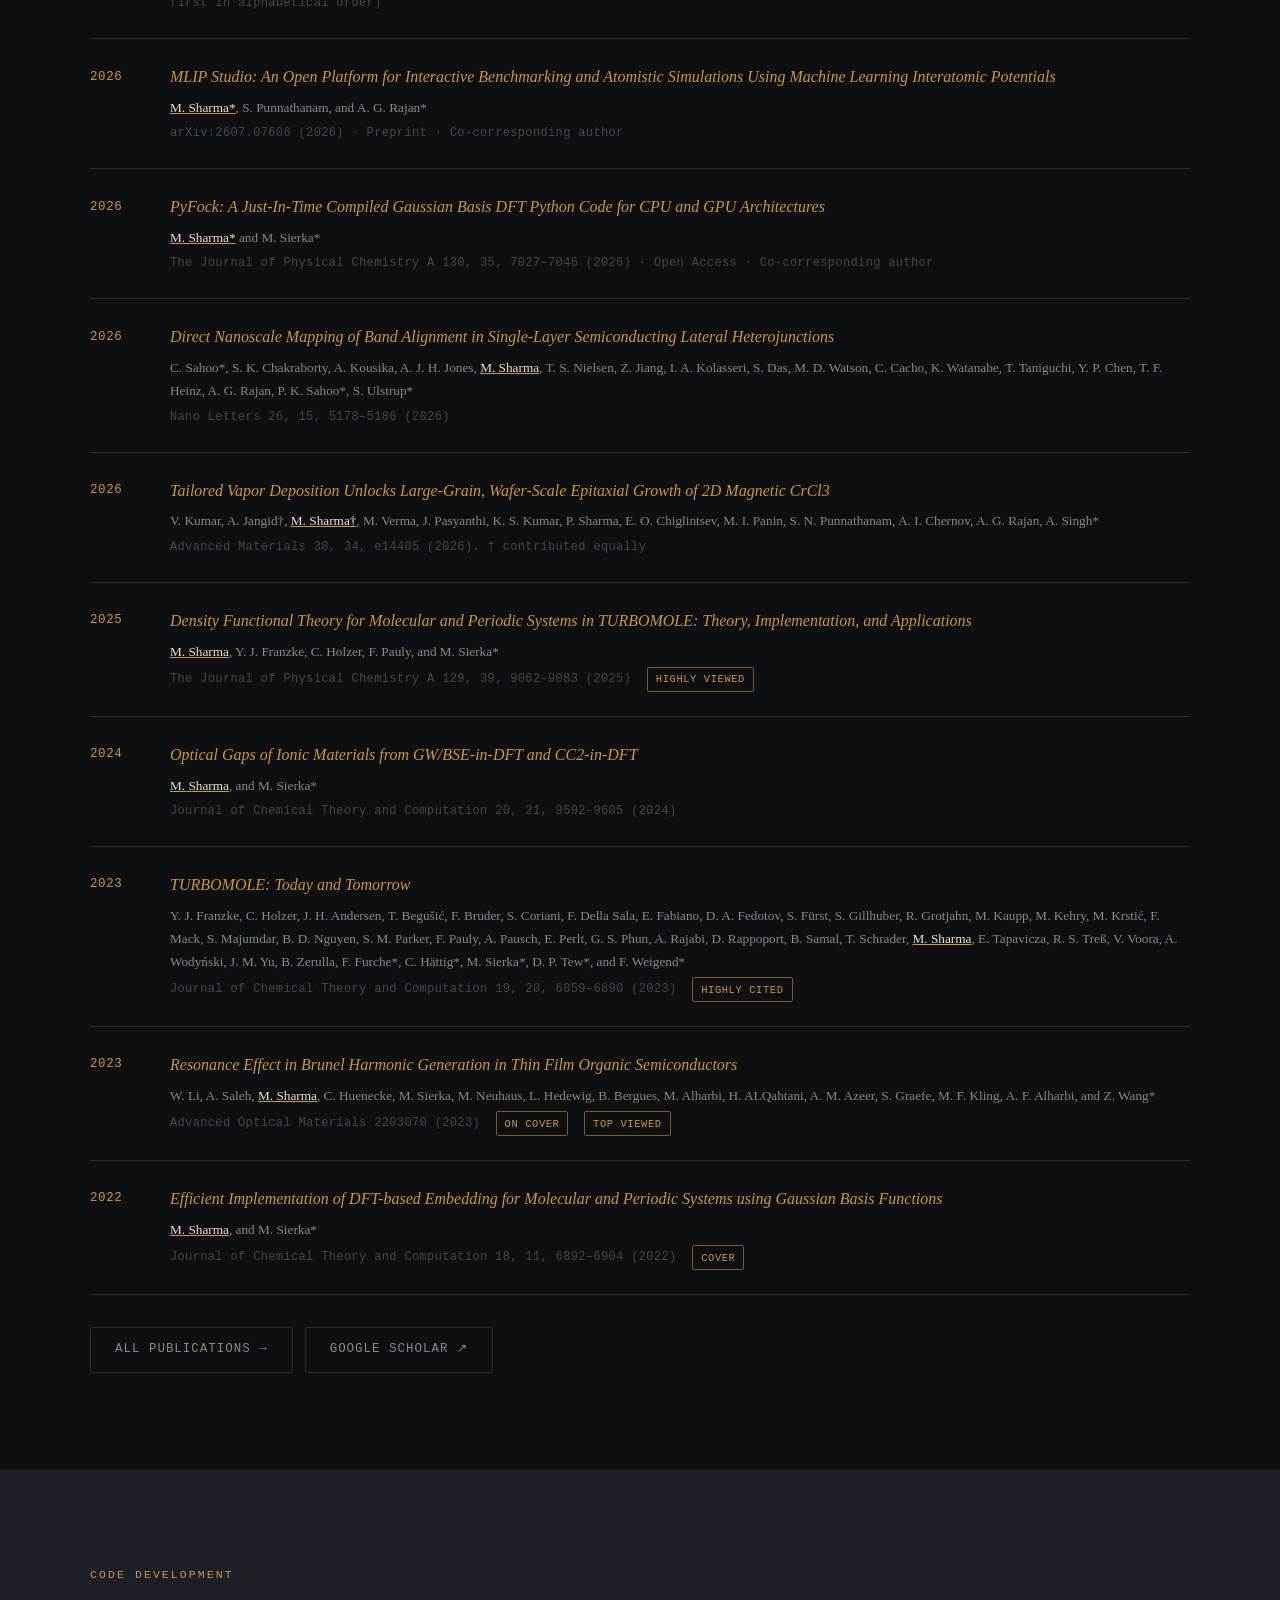
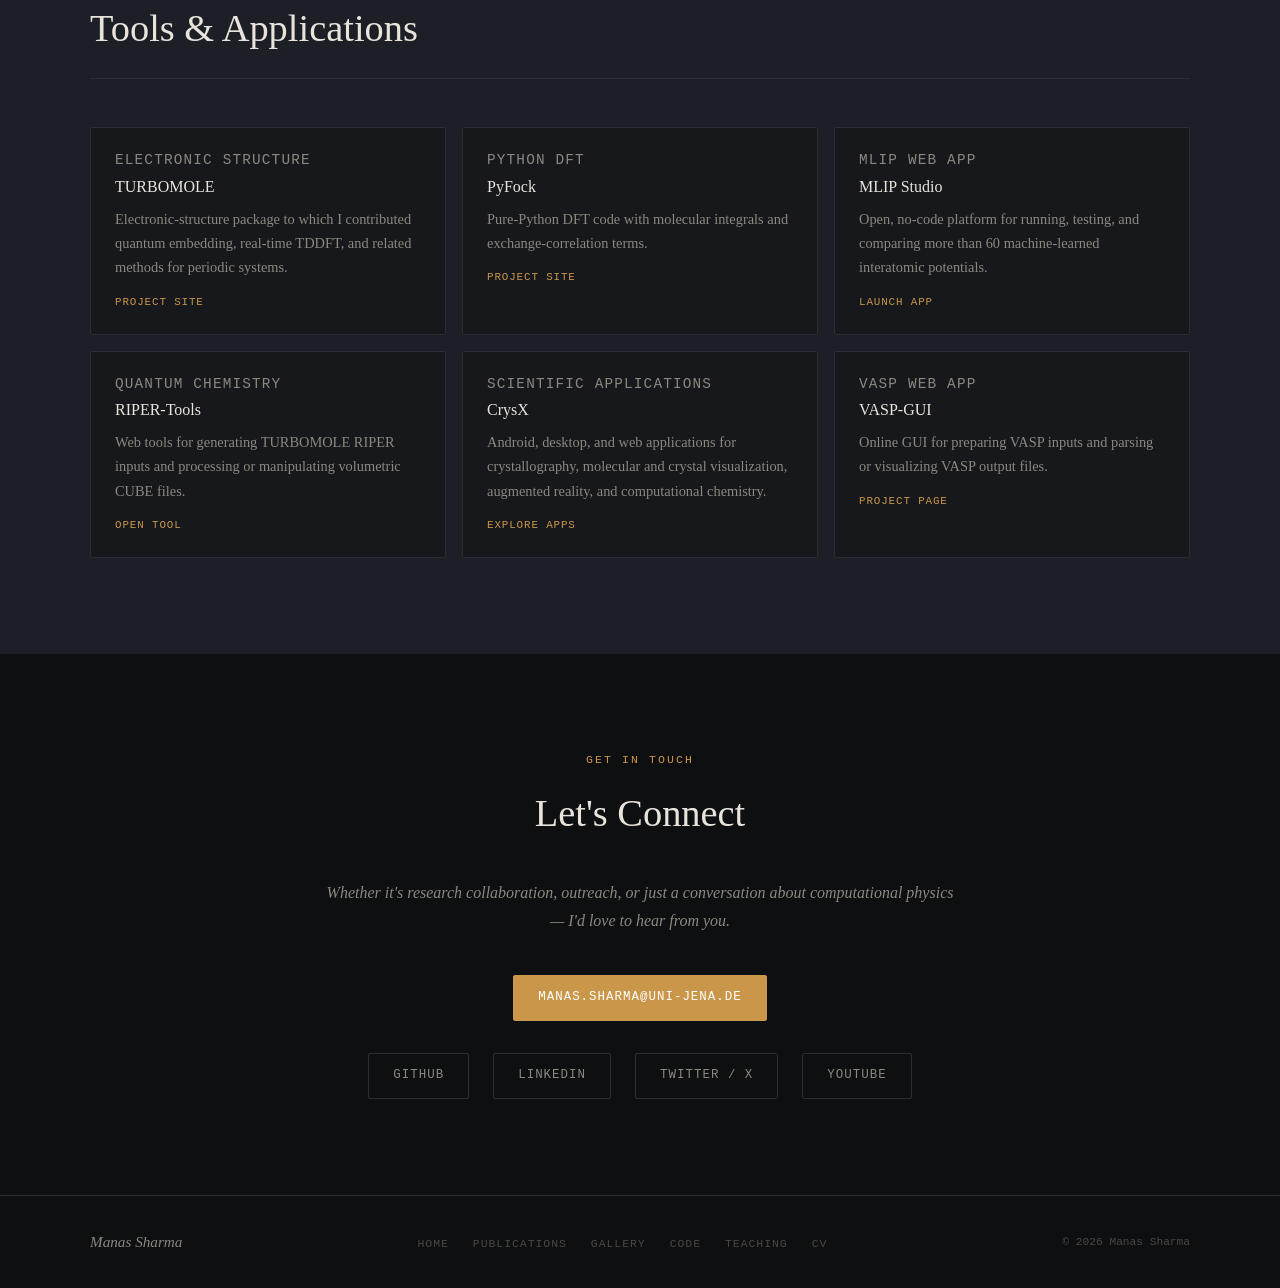
==== commit 82c0feaf: "updated resume website and pdf" ====
--- a/HTML_Website/index.html
+++ b/HTML_Website/index.html
@@ -1071,7 +1071,7 @@
               <span class="stat-label">Publications</span>
             </div>
             <div class="stat">
-              <span class="stat-val" data-scholar-metric="citations">503</span>
+              <span class="stat-val" data-scholar-metric="citations">545</span>
               <span class="stat-label">Citations</span>
             </div>
             <div class="stat">
@@ -1094,6 +1094,13 @@
       <h2 class="section-title">News</h2>
 
       <div class="news-list" tabindex="0" aria-label="Scrollable news updates">
+        <article class="news-item anim anim-d1">
+          <span class="news-date">Oct 2026</span>
+          <div>
+            <h3>Best Poster Award at ICMS 2026</h3>
+            <p>Won the Best Poster Award for a poster at the <a href="gallery.html#album-icms-2026">International Conference on Molecular Simulation (ICMS) 2026</a>, held 4–8 October 2026 at IISc, India.</p>
+          </div>
+        </article>
         <article class="news-item anim anim-d1">
           <span class="news-date">Aug 2026</span>
           <div>
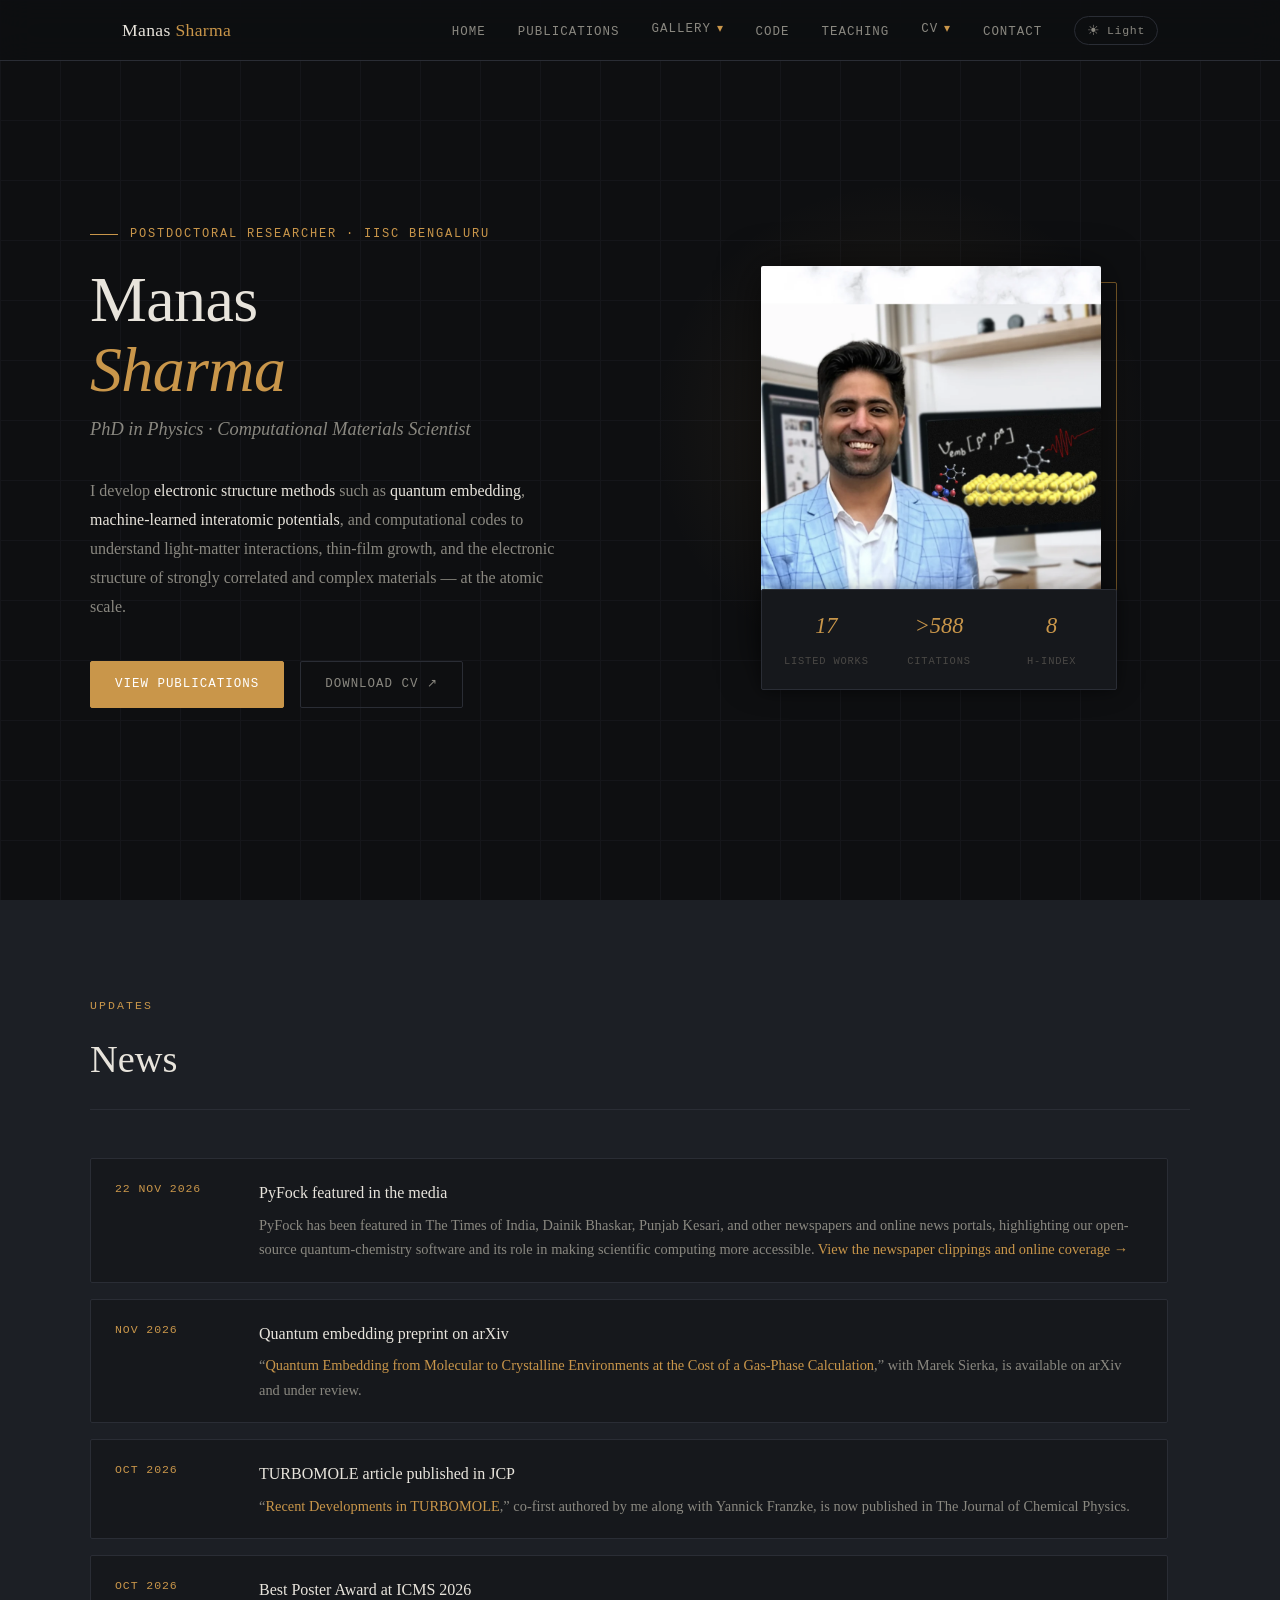
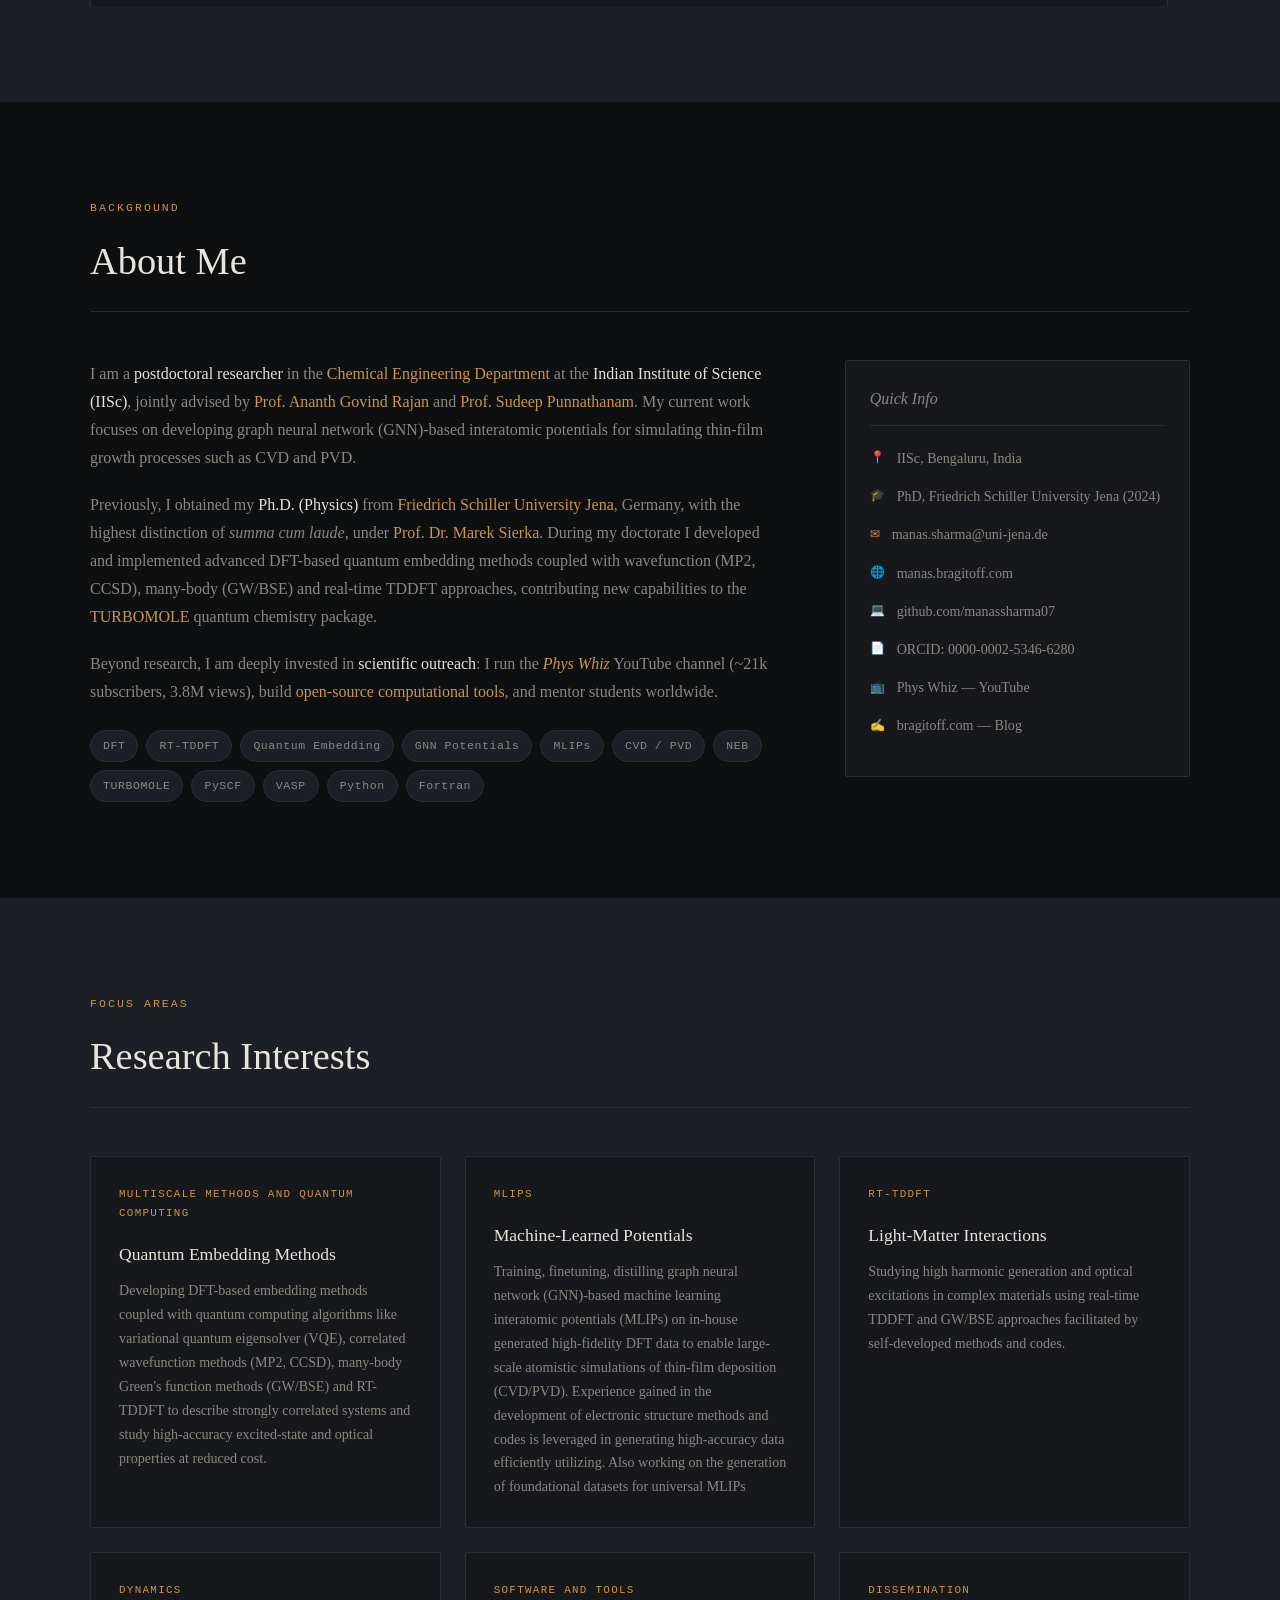
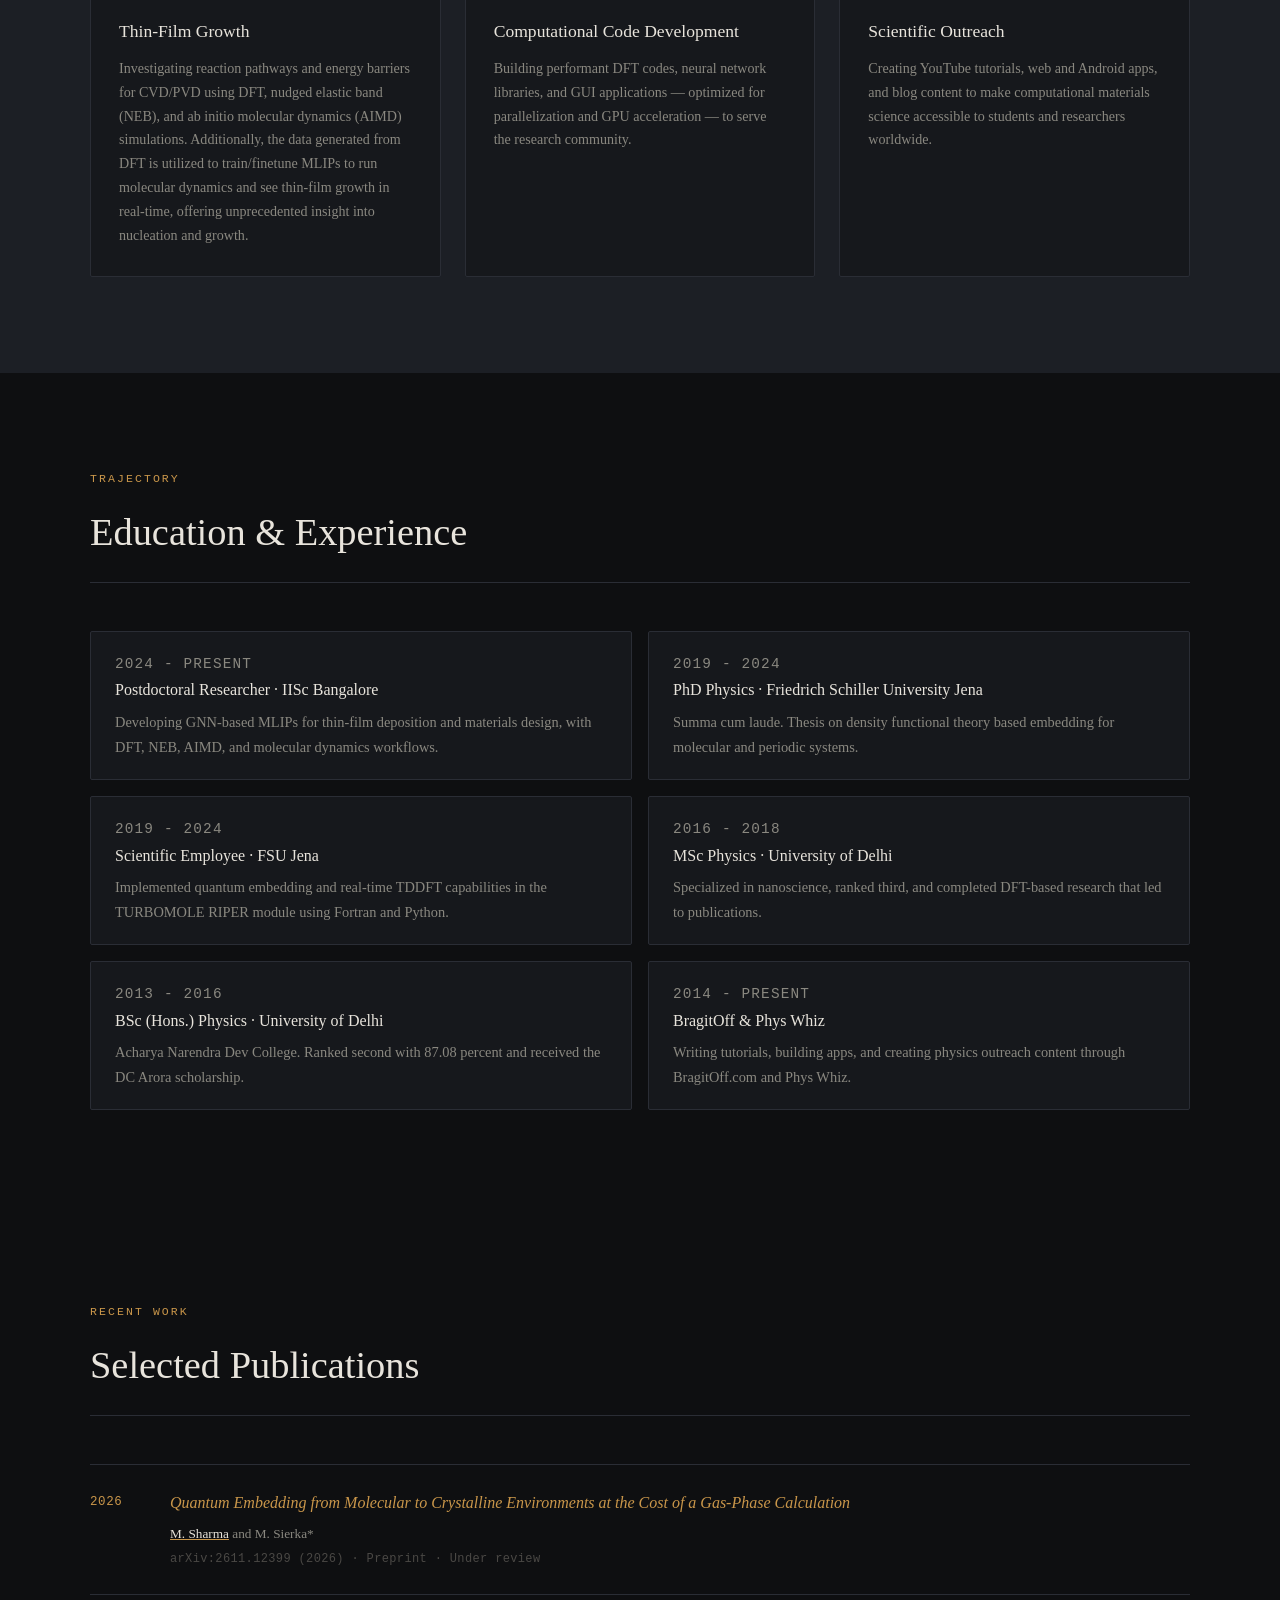
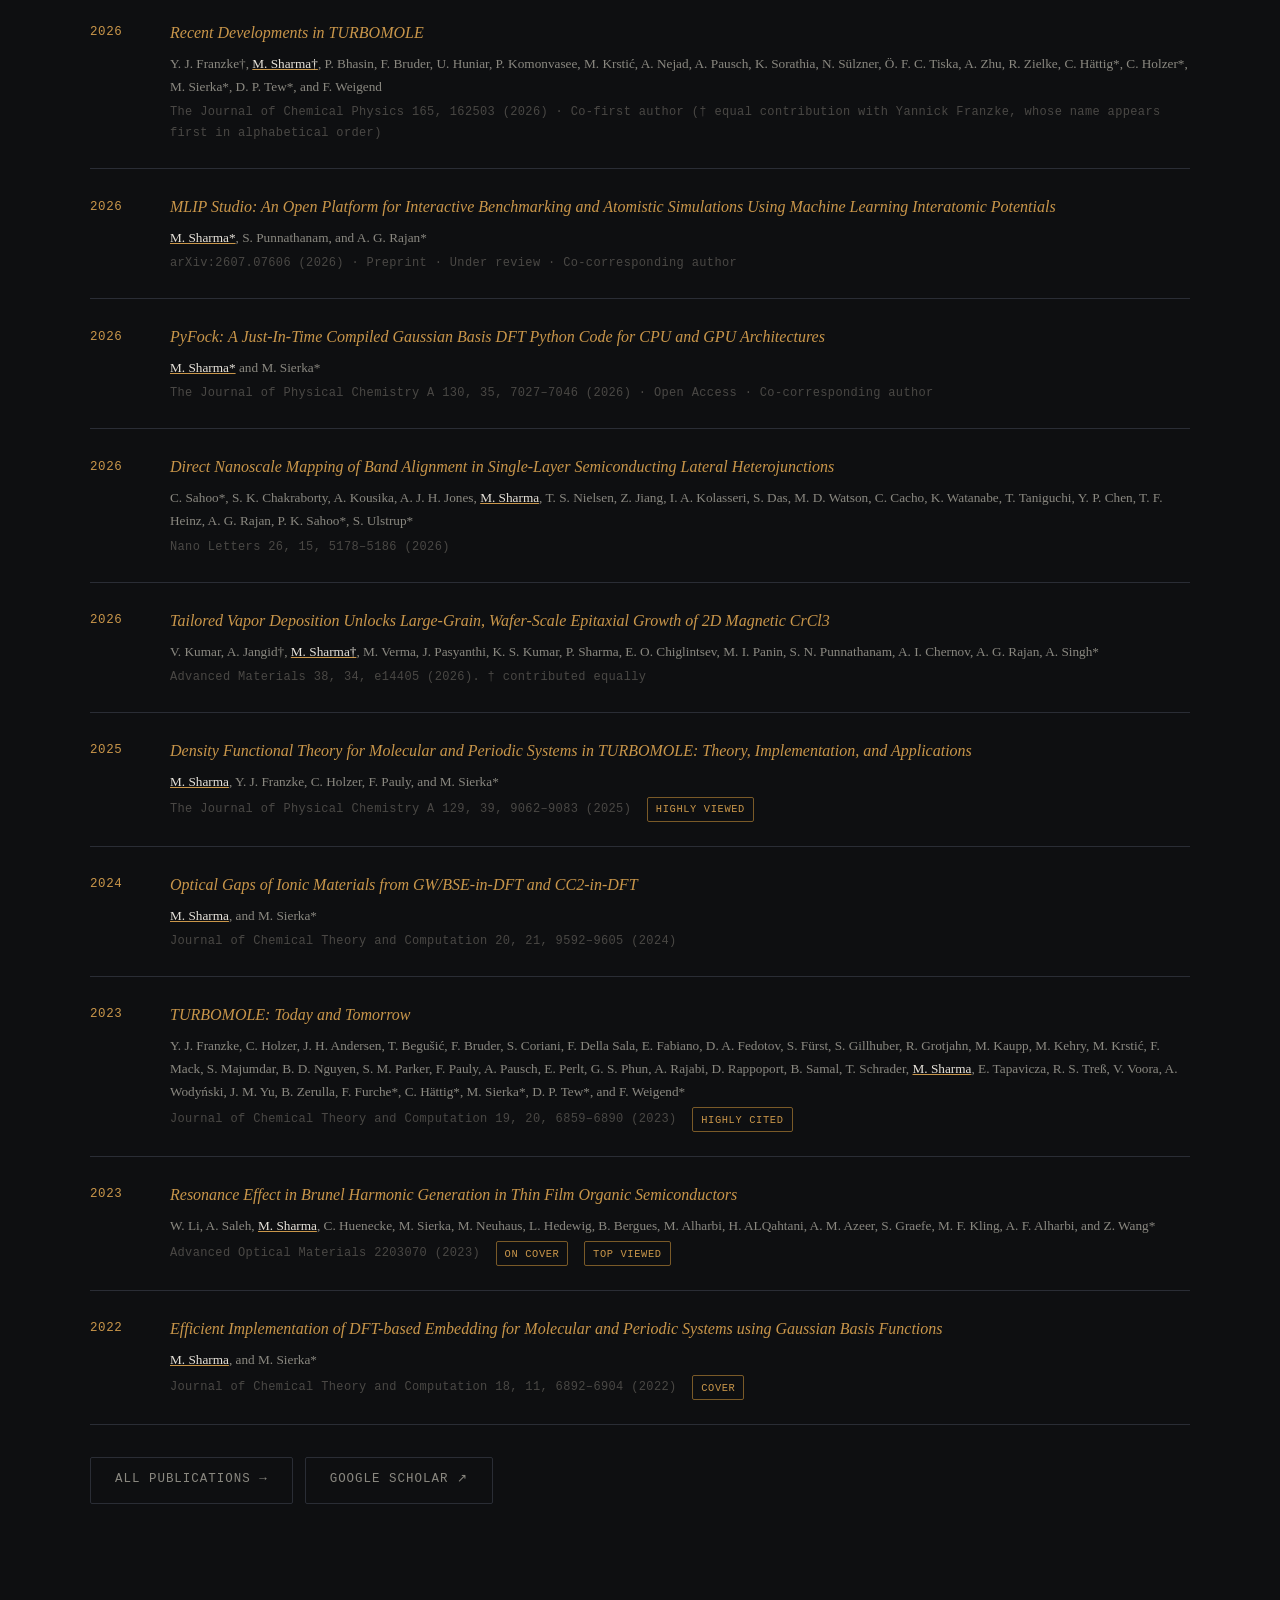
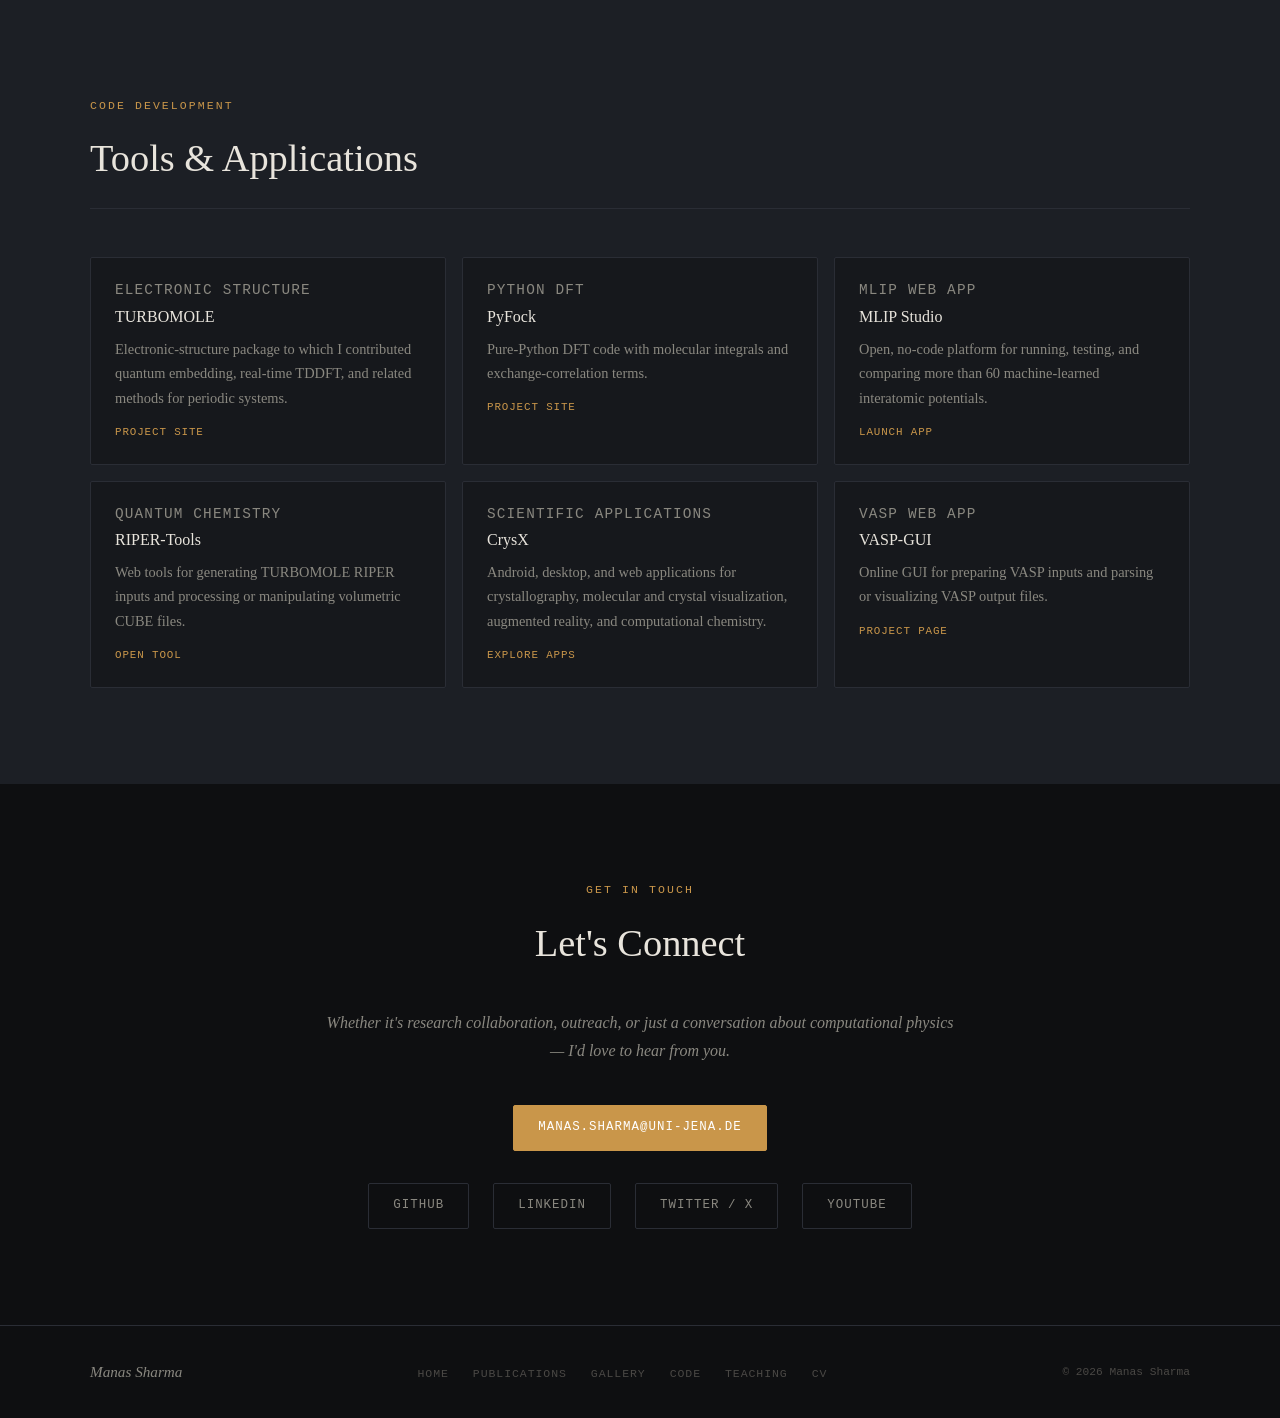
==== commit f144615d: "update website and PDF" ====
--- a/HTML_Website/index.html
+++ b/HTML_Website/index.html
@@ -7,7 +7,7 @@
   <meta name="description" content="Manas Sharma is a computational materials scientist and postdoctoral researcher at IISc working on DFT, machine-learned interatomic potentials, quantum embedding, TURBOMOLE, PyFock, and CrysX tools." />
   <meta name="author" content="Manas Sharma" />
   <meta name="keywords" content="Manas Sharma, computational materials science, DFT, MLIP, TURBOMOLE, PyFock, CrysX, quantum chemistry, IISc" />
-  <meta name="robots" content="index, follow" />
+  <meta name="robots" content="index, follow, max-image-preview:large" />
   <link rel="canonical" href="https://manas.bragitoff.com/" />
   <meta property="og:type" content="profile" />
   <meta property="og:title" content="Manas Sharma — Physicist & Computational Scientist" />
@@ -970,6 +970,7 @@
       .footer-inner { flex-direction: column; text-align: center; }
     }
   </style>
+<script type="application/ld+json">{"@context": "https://schema.org", "@type": "Person", "@id": "https://manas.bragitoff.com/#manas-sharma", "name": "Manas Sharma", "url": "https://manas.bragitoff.com/", "jobTitle": "Postdoctoral Researcher", "affiliation": {"@type": "Organization", "name": "Indian Institute of Science", "url": "https://iisc.ac.in/"}, "image": "https://manas.bragitoff.com/assets/profile/manas-sharma.webp", "sameAs": ["https://orcid.org/0000-0002-5346-6280", "https://github.com/manassharma07", "https://www.linkedin.com/in/manassharma07/", "https://scholar.google.com/citations?user=WYOEL94AAAAJ"]}</script>
 </head>
 <body>
 
@@ -993,6 +994,7 @@
               <li><a href="gallery.html#research-visuals-title">Research Visuals</a></li>
               <li><a href="gallery.html#event-albums-title">Event Albums</a></li>
               <li><a href="gallery.html#recorded-talks-title">Recorded Talks</a></li>
+              <li><a href="gallery.html#media-coverage">Media Coverage</a></li>
             </ul>
           </details>
         </li>
@@ -1067,11 +1069,11 @@
           <!-- Quick stats -->
           <div class="hero-stats">
             <div class="stat">
-              <span class="stat-val">14</span>
-              <span class="stat-label">Publications</span>
+              <span class="stat-val">17</span>
+              <span class="stat-label">Listed works</span>
             </div>
             <div class="stat">
-              <span class="stat-val" data-scholar-metric="citations">545</span>
+              <span class="stat-val" data-scholar-metric="citations">&gt;588</span>
               <span class="stat-label">Citations</span>
             </div>
             <div class="stat">
@@ -1094,6 +1096,27 @@
       <h2 class="section-title">News</h2>
 
       <div class="news-list" tabindex="0" aria-label="Scrollable news updates">
+        <article class="news-item anim anim-d1">
+          <span class="news-date">22 Nov 2026</span>
+          <div>
+            <h3>PyFock featured in the media</h3>
+            <p>PyFock has been featured in The Times of India, Dainik Bhaskar, Punjab Kesari, and other newspapers and online news portals, highlighting our open-source quantum-chemistry software and its role in making scientific computing more accessible. <a href="gallery.html#media-coverage">View the newspaper clippings and online coverage →</a></p>
+          </div>
+        </article>
+        <article class="news-item anim anim-d1">
+          <span class="news-date">Nov 2026</span>
+          <div>
+            <h3>Quantum embedding preprint on arXiv</h3>
+            <p>“<a href="https://arxiv.org/abs/2611.12399" target="_blank" rel="noopener noreferrer">Quantum Embedding from Molecular to Crystalline Environments at the Cost of a Gas-Phase Calculation</a>,” with Marek Sierka, is available on arXiv and under review.</p>
+          </div>
+        </article>
+        <article class="news-item anim anim-d1">
+          <span class="news-date">Oct 2026</span>
+          <div>
+            <h3>TURBOMOLE article published in JCP</h3>
+            <p>“<a href="https://doi.org/10.1063/5.0351594" target="_blank" rel="noopener noreferrer">Recent Developments in TURBOMOLE</a>,” co-first authored by me along with Yannick Franzke, is now published in The Journal of Chemical Physics.</p>
+          </div>
+        </article>
         <article class="news-item anim anim-d1">
           <span class="news-date">Oct 2026</span>
           <div>
@@ -1233,7 +1256,7 @@
           </p>
           <p class="anim anim-d3">
             Beyond research, I am deeply invested in <strong>scientific outreach</strong>:
-            I run the <a href="https://www.youtube.com/@PhysWhiz" target="_blank" rel="noopener noreferrer"><em>Phys Whiz</em></a> YouTube channel (~21k subscribers, 3.6M views),
+            I run the <a href="https://www.youtube.com/@PhysWhiz" target="_blank" rel="noopener noreferrer"><em>Phys Whiz</em></a> YouTube channel (~21k subscribers, 3.8M views),
             build <a href="software.html">open-source computational tools</a>, and mentor students worldwide.
           </p>
 
@@ -1411,9 +1434,18 @@
         <li class="pub-item anim anim-d1">
           <span class="pub-year">2026</span>
           <div class="pub-content">
-            <p class="pub-title">Recent Developments in TURBOMOLE</p>
+            <p class="pub-title"><a href="https://arxiv.org/abs/2611.12399" target="_blank" rel="noopener noreferrer">Quantum Embedding from Molecular to Crystalline Environments at the Cost of a Gas-Phase Calculation</a></p>
+            <p class="pub-authors"><strong>M. Sharma</strong> and M. Sierka*</p>
+            <p class="pub-journal">arXiv:2611.12399 (2026) · Preprint · Under review</p>
+          </div>
+        </li>
+
+        <li class="pub-item anim anim-d1">
+          <span class="pub-year">2026</span>
+          <div class="pub-content">
+            <p class="pub-title"><a href="https://doi.org/10.1063/5.0351594" target="_blank" rel="noopener noreferrer">Recent Developments in TURBOMOLE</a></p>
             <p class="pub-authors">Y. J. Franzke&dagger;, <strong>M. Sharma&dagger;</strong>, P. Bhasin, F. Bruder, U. Huniar, P. Komonvasee, M. Krstić, A. Nejad, A. Pausch, K. Sorathia, N. Sülzner, Ö. F. C. Tiska, A. Zhu, R. Zielke, C. Hättig*, C. Holzer*, M. Sierka*, D. P. Tew*, and F. Weigend</p>
-            <p class="pub-journal">Accepted in The Journal of Chemical Physics (2026) · Co-first author (&dagger; equal contribution with Yannick Franzke, whose name appears first in alphabetical order)</p>
+            <p class="pub-journal">The Journal of Chemical Physics 165, 162503 (2026) · Co-first author (&dagger; equal contribution with Yannick Franzke, whose name appears first in alphabetical order)</p>
           </div>
         </li>
 
@@ -1422,7 +1454,7 @@
           <div class="pub-content">
             <p class="pub-title"><a href="https://arxiv.org/abs/2607.07606" target="_blank" rel="noopener noreferrer">MLIP Studio: An Open Platform for Interactive Benchmarking and Atomistic Simulations Using Machine Learning Interatomic Potentials</a></p>
             <p class="pub-authors"><strong>M. Sharma*</strong>, S. Punnathanam, and A. G. Rajan*</p>
-            <p class="pub-journal">arXiv:2607.07606 (2026) · Preprint · Co-corresponding author</p>
+            <p class="pub-journal">arXiv:2607.07606 (2026) · Preprint · Under review · Co-corresponding author</p>
           </div>
         </li>
 
@@ -1697,7 +1729,7 @@
       });
     }
   </script>
-  <script src="scholar-metrics.js?v=20260718-2" defer></script>
+  <script src="scholar-metrics.js?v=20261120-1" defer></script>
 
 </body>
 </html>
